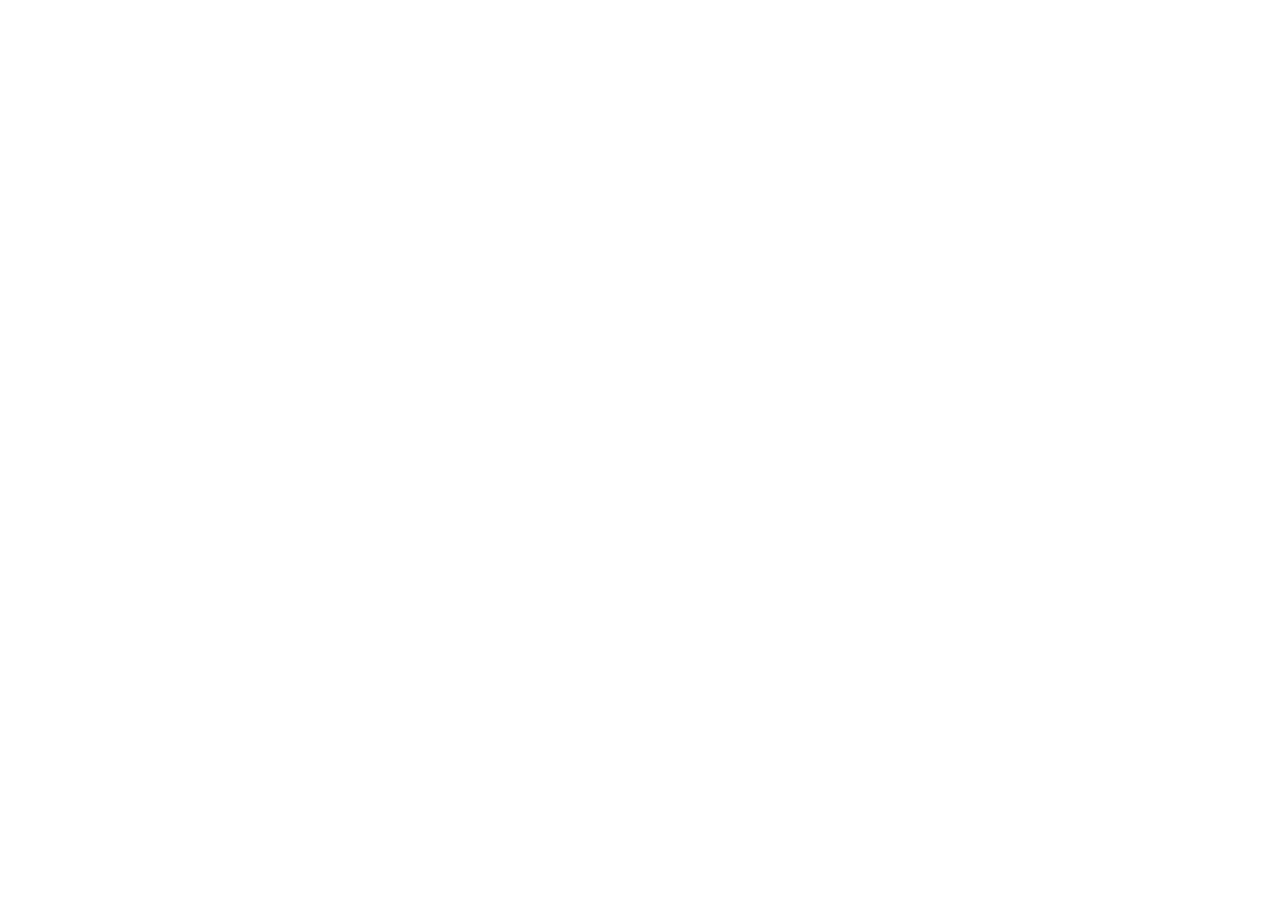
==== index.html @ 5e2189db "Init : création du dépôt, arborescence des fichiers et structure HTML de base" ====
<!DOCTYPE html>
<html lang="en">
<head>
    <meta charset="UTF-8">
    <meta name="viewport" content="width=device-width, initial-scale=1.0">
    <link href="https://cdn.jsdelivr.net/npm/bootstrap@5.0.2/dist/css/bootstrap.min.css" rel="stylesheet" integrity="sha384-EVSTQN3/azprG1Anm3QDgpJLIm9Nao0Yz1ztcQTwFspd3yD65VohhpuuCOmLASjC" crossorigin="anonymous">
    <link rel="stylesheet" href="style.css">
    <title>Document</title>
</head>
<body>
 <header>
  <script>src="js/main.js"</script>
  <script src="https://cdn.jsdelivr.net/npm/bootstrap@5.0.2/dist/js/bootstrap.bundle.min.js" integrity="sha384-MrcW6ZMFYlzcLA8Nl+NtUVF0sA7MsXsP1UyJoMp4YLEuNSfAP+JcXn/tWtIaxVXM" crossorigin="anonymous"></script>   
</body>
</html>
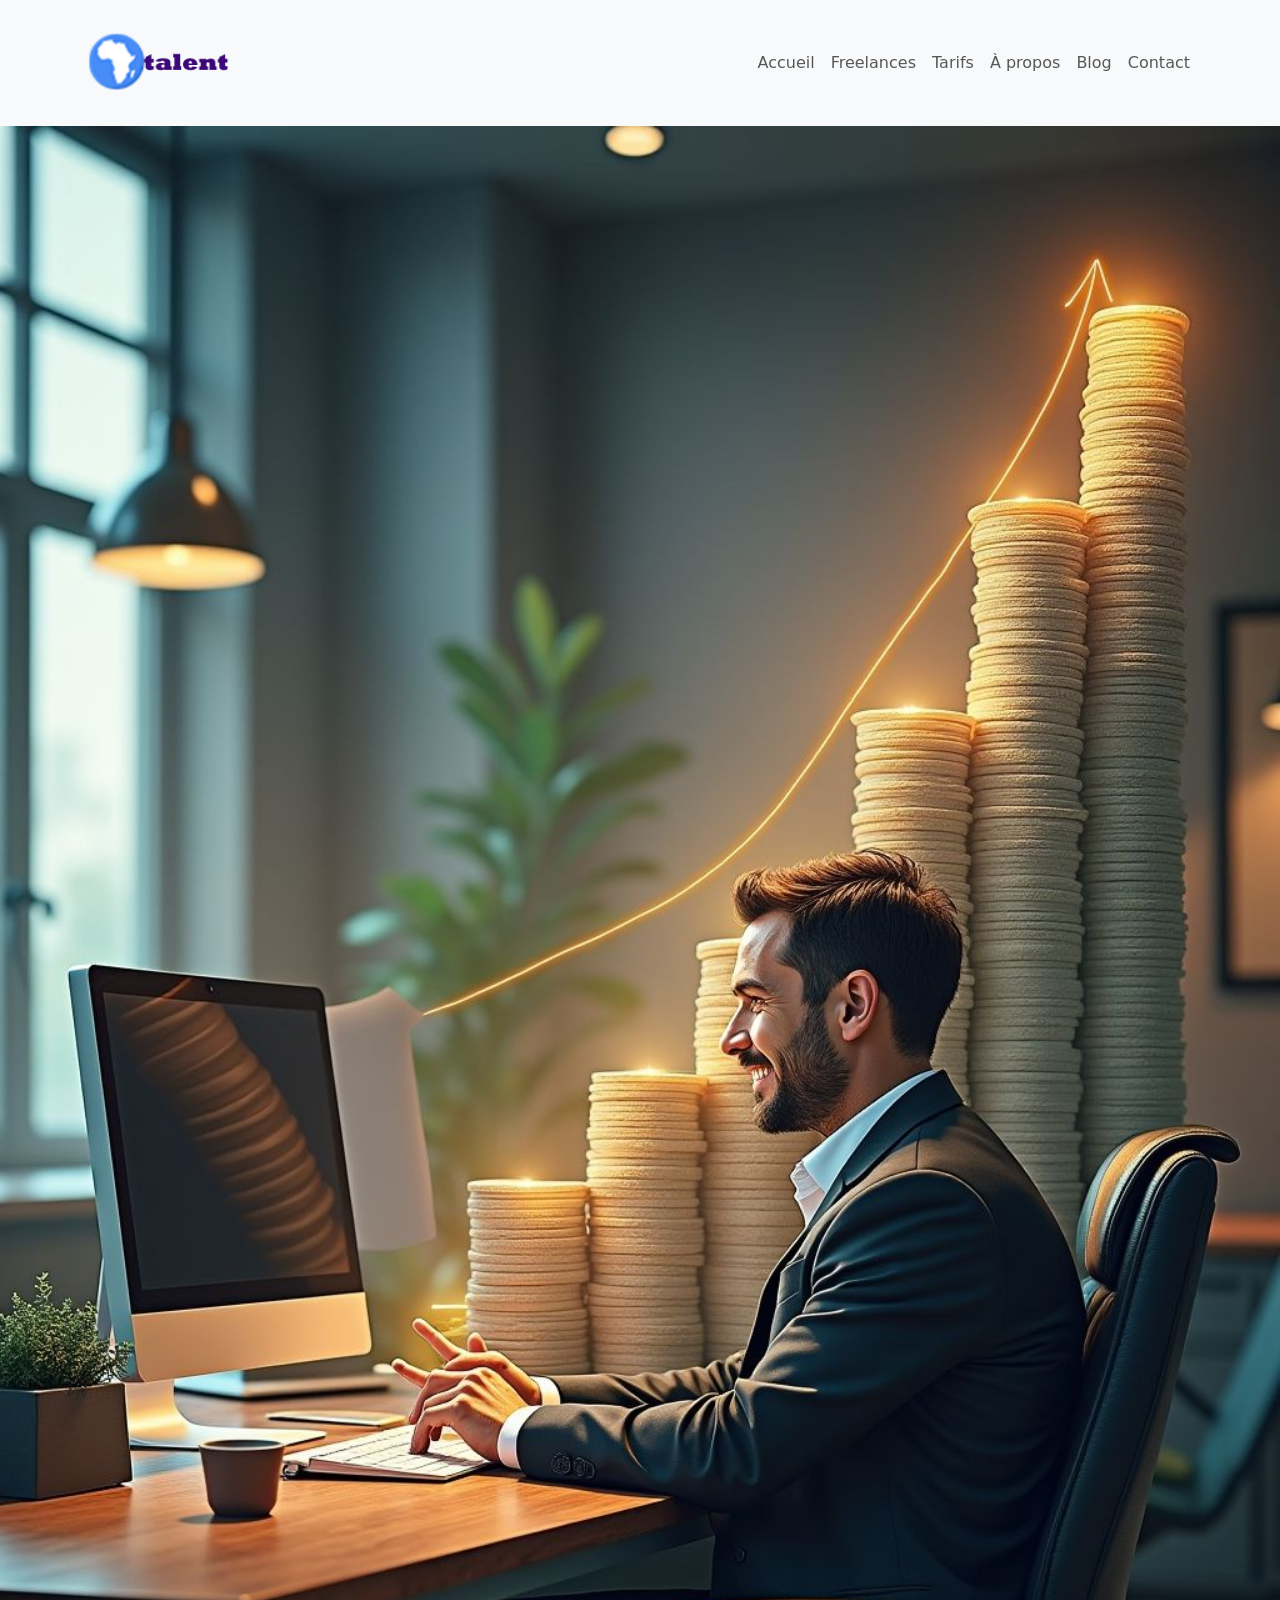
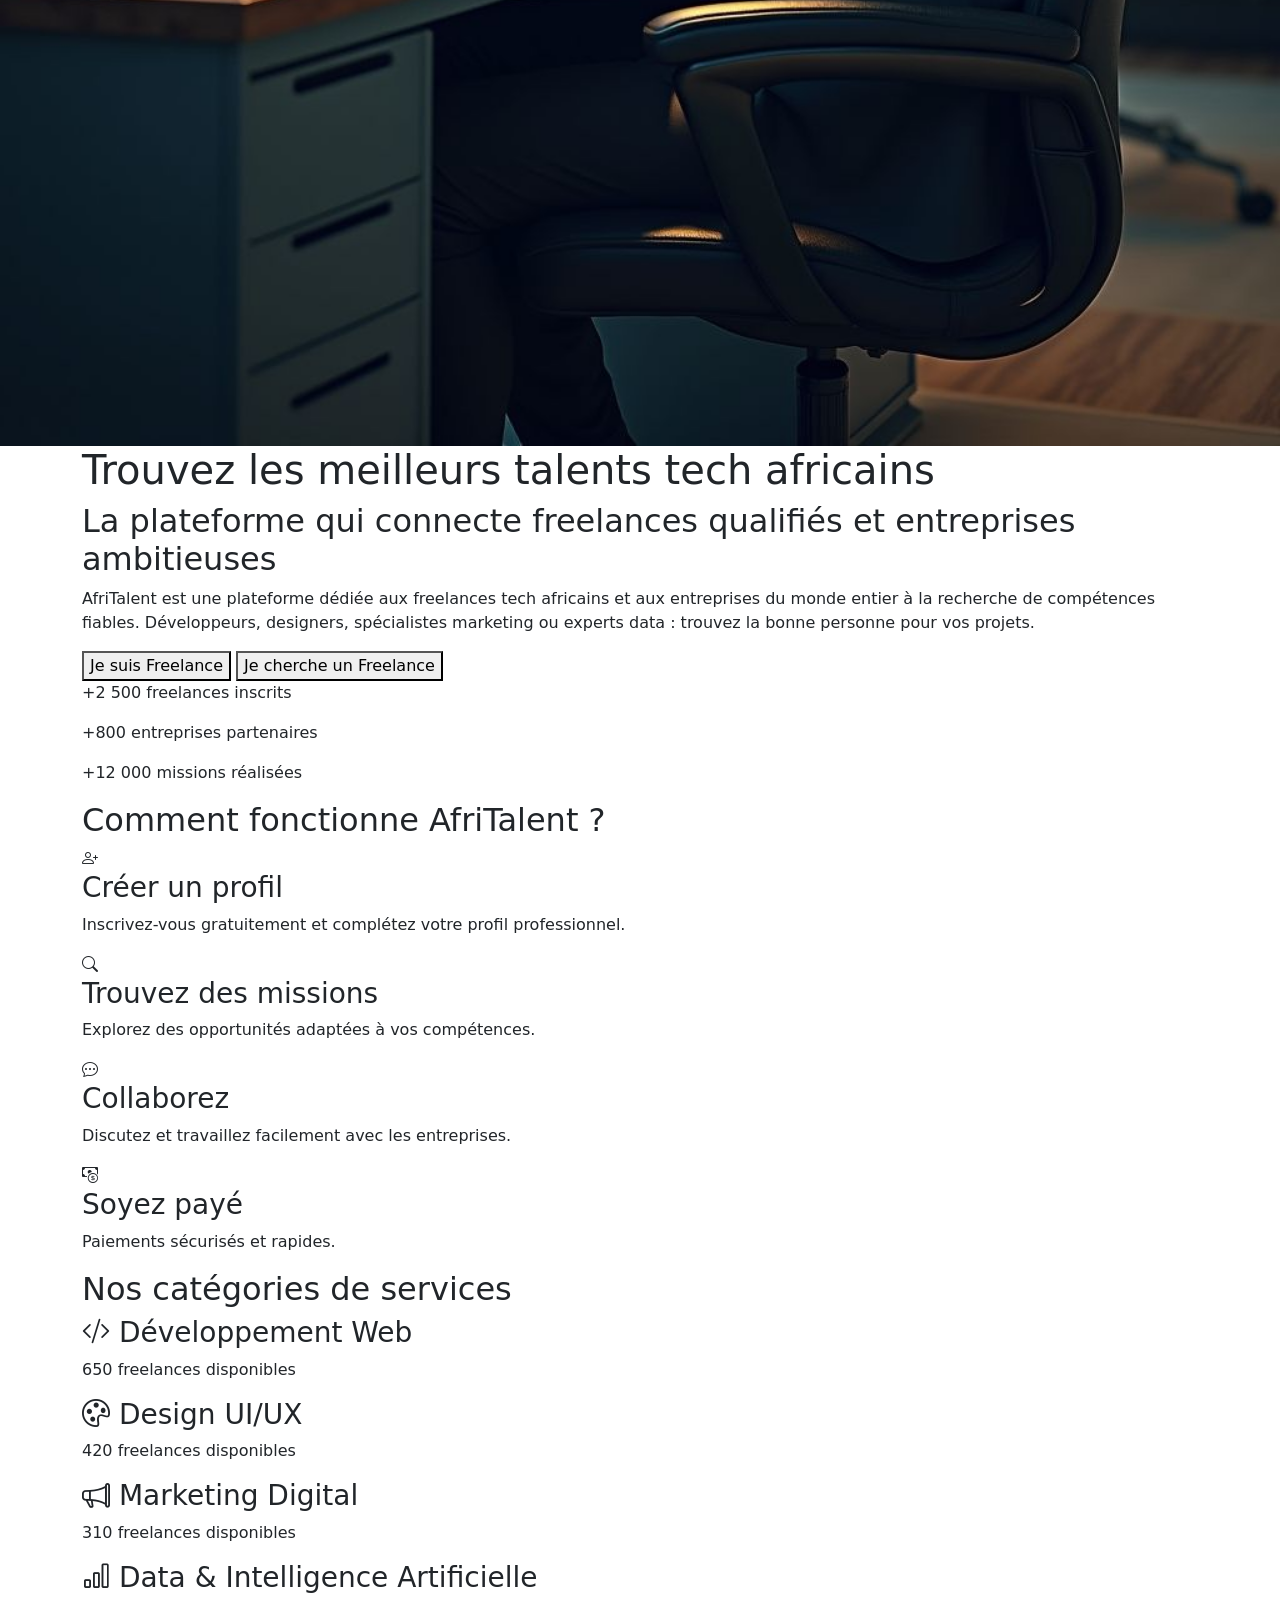
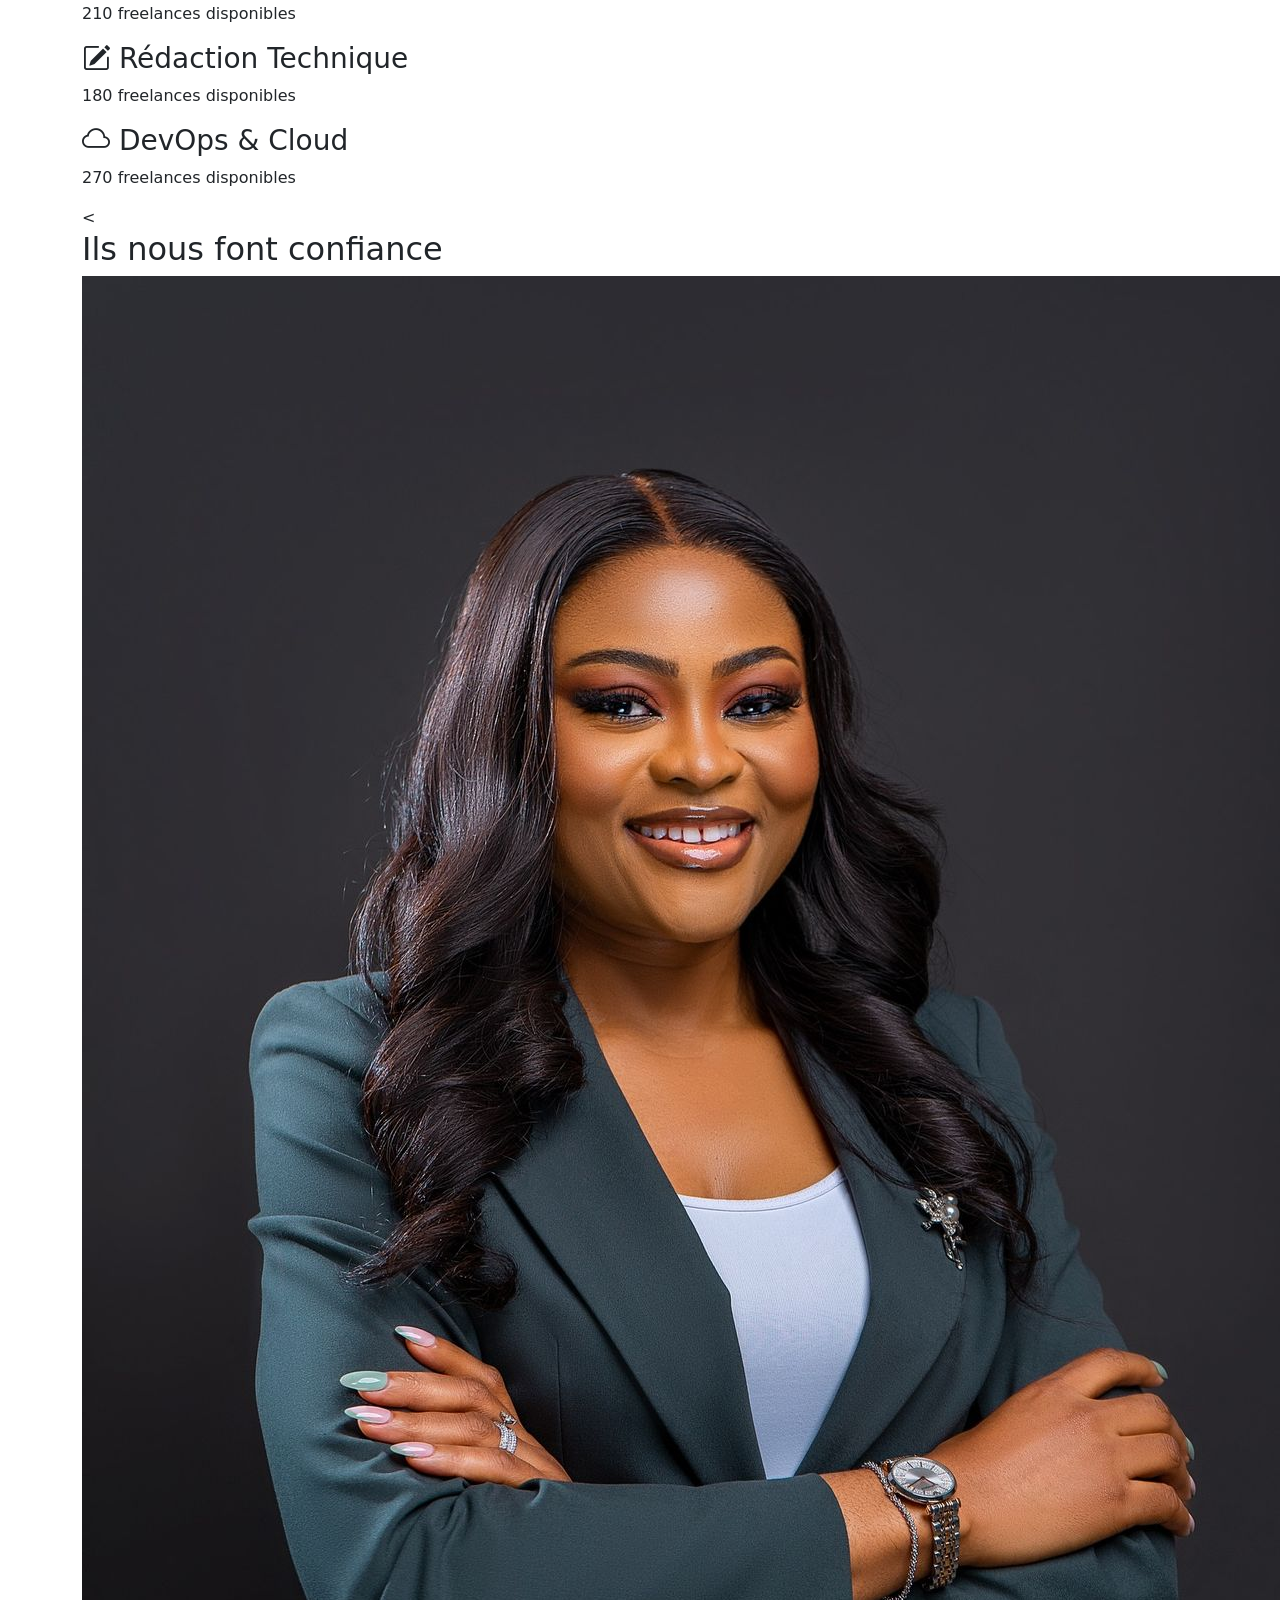
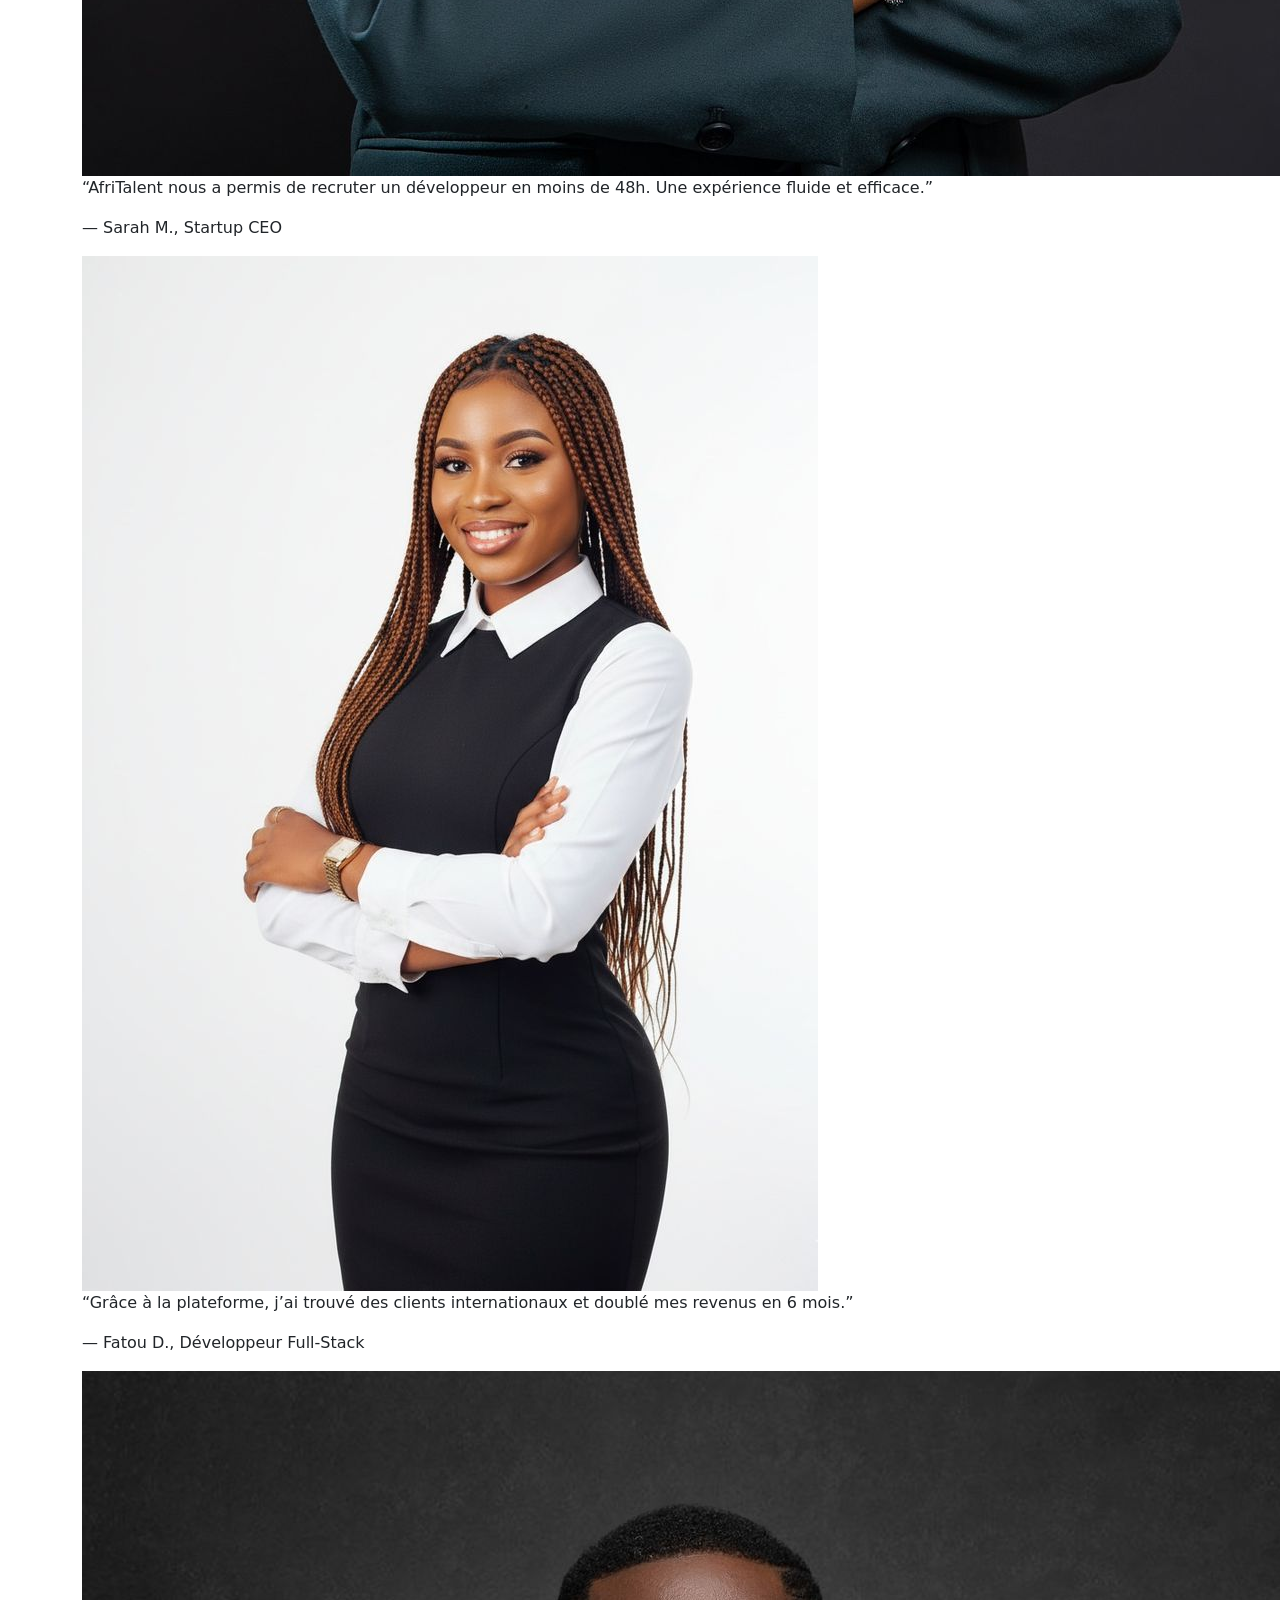
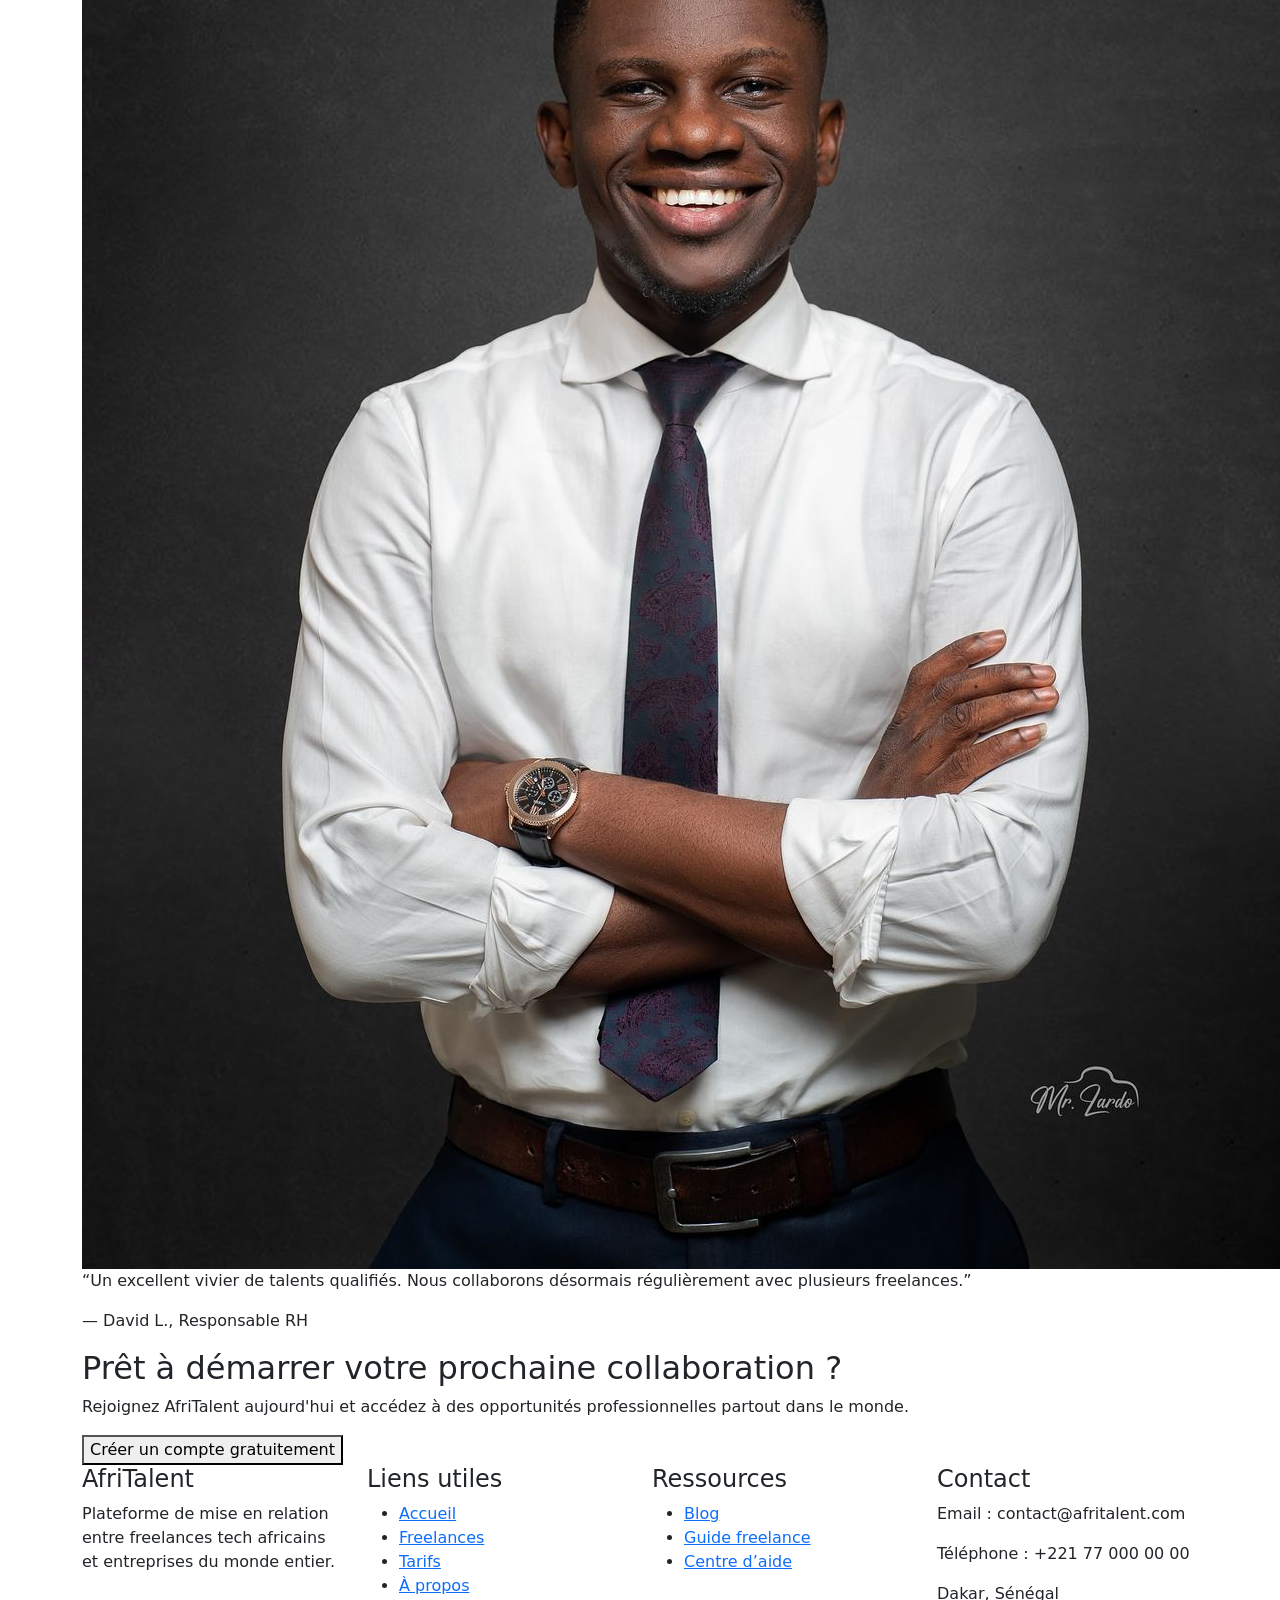
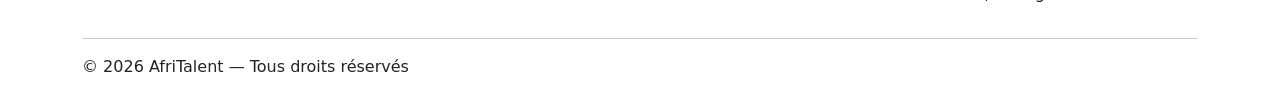
==== commit bd947c05: "HTML : structure complète des 5 pages avec sections et contenu texte" ====
--- a/index.html
+++ b/index.html
@@ -4,12 +4,240 @@
     <meta charset="UTF-8">
     <meta name="viewport" content="width=device-width, initial-scale=1.0">
     <link href="https://cdn.jsdelivr.net/npm/bootstrap@5.0.2/dist/css/bootstrap.min.css" rel="stylesheet" integrity="sha384-EVSTQN3/azprG1Anm3QDgpJLIm9Nao0Yz1ztcQTwFspd3yD65VohhpuuCOmLASjC" crossorigin="anonymous">
-    <link rel="stylesheet" href="style.css">
-    <title>Document</title>
+    <link href="https://cdn.jsdelivr.net/npm/bootstrap-icons@1.11.3/font/bootstrap-icons.css" rel="stylesheet">
+    <link rel="stylesheet" href="css/style.css">
+    <title>Accueil - AfriTalent</title>
 </head>
 <body>
  <header>
-  <script>src="js/main.js"</script>
+  <nav class="navbar navbar-expand-lg bg-body-tertiary">
+    <div class="container">
+
+      <!-- Logo -->
+      <a class="navbar-brand" href="index.html">
+        <img src="images/logoafritalent2.png" alt="Logo AfriTalent" width="150">
+      </a>
+
+      <!-- Bouton hamburger mobile -->
+      <button class="navbar-toggler" type="button" data-bs-toggle="collapse" data-bs-target="#navbarNav">
+        <span class="navbar-toggler-icon"></span>
+      </button>
+
+      <!-- Liens -->
+      <div class="collapse navbar-collapse" id="navbarNav">
+        <ul class="navbar-nav ms-auto">
+
+          <li class="nav-item">
+            <a class="nav-link" href="index.html">Accueil</a>
+          </li>
+
+          <li class="nav-item">
+            <a class="nav-link" href="freelances.html">Freelances</a>
+          </li>
+
+          <li class="nav-item">
+            <a class="nav-link" href="tarifs.html">Tarifs</a>
+          </li>
+
+          <li class="nav-item">
+            <a class="nav-link" href="about.html">À propos</a>
+          </li>
+
+          <li class="nav-item">
+            <a class="nav-link" href="blog.html">Blog</a>
+          </li>
+
+          <li class="nav-item">
+            <a class="nav-link" href="contact.html">Contact</a>
+          </li>
+
+        </ul>
+      </div>
+
+    </div>
+  </nav>
+  <img src="images/header.jpg" alt="Header Image" class="img-fluid w-100">
+</header>
+<main class="container">
+
+<!-- HERO -->
+<section>
+  <h1>Trouvez les meilleurs talents tech africains</h1>
+  <h2>La plateforme qui connecte freelances qualifiés et entreprises ambitieuses</h2>
+
+  <p>
+    AfriTalent est une plateforme dédiée aux freelances tech africains et aux entreprises
+    du monde entier à la recherche de compétences fiables. Développeurs, designers,
+    spécialistes marketing ou experts data : trouvez la bonne personne pour vos projets.
+  </p>
+
+  <button>Je suis Freelance</button>
+  <button>Je cherche un Freelance</button>
+
+  <p>+2 500 freelances inscrits</p>
+  <p>+800 entreprises partenaires</p>
+  <p>+12 000 missions réalisées</p>
+</section>
+
+
+<!-- COMMENT ÇA MARCHE -->
+<section class="how-it-works">
+  <h2>Comment fonctionne AfriTalent ?</h2>
+  <article>
+    <i class="bi bi-person-plus"></i>
+    <h3>Créer un profil</h3>
+    <p>Inscrivez-vous gratuitement et complétez votre profil professionnel.</p>
+  </article>
+
+  <article>
+    <i class="bi bi-search"></i>
+    <h3>Trouvez des missions</h3>
+    <p>Explorez des opportunités adaptées à vos compétences.</p>
+  </article>
+
+  <article>
+    <i class="bi bi-chat-dots"></i>
+    <h3>Collaborez</h3>
+    <p>Discutez et travaillez facilement avec les entreprises.</p>
+  </article>
+
+  <article>
+    <i class="bi bi-cash-coin"></i>
+    <h3>Soyez payé</h3>
+    <p>Paiements sécurisés et rapides.</p>
+  </article>
+</section>
+
+<!-- CATÉGORIES -->
+<section class="categories">
+
+  <h2> Nos catégories de services</h2>
+
+  <article>
+    <h3><i class="bi bi-code-slash"></i> Développement Web</h3>
+    <p>650 freelances disponibles</p>
+  </article>
+
+  <article>
+    <h3><i class="bi bi-palette"></i> Design UI/UX</h3>
+    <p>420 freelances disponibles</p>
+  </article>
+
+  <article>
+    <h3><i class="bi bi-megaphone"></i> Marketing Digital</h3>
+    <p>310 freelances disponibles</p>
+  </article>
+
+  <article>
+    <h3><i class="bi bi-bar-chart"></i> Data & Intelligence Artificielle</h3>
+    <p>210 freelances disponibles</p>
+  </article>
+
+  <article>
+    <h3><i class="bi bi-pencil-square"></i> Rédaction Technique</h3>
+    <p>180 freelances disponibles</p>
+  </article>
+
+  <article>
+    <h3><i class="bi bi-cloud"></i> DevOps & Cloud</h3>
+    <p>270 freelances disponibles</p>
+  </article>
+
+</section>
+
+
+<!-- TÉMOIGNAGES -->
+<<!-- TÉMOIGNAGES -->
+<section>
+  <h2>Ils nous font confiance</h2>
+
+  <blockquote>
+    <img src="images/temoignage1.jpg" alt="Sarah M">
+    <p>
+      “AfriTalent nous a permis de recruter un développeur en moins de 48h.
+      Une expérience fluide et efficace.”
+    </p>
+    <footer>— Sarah M., Startup CEO</footer>
+  </blockquote>
+
+  <blockquote>
+    <img src="images/temoignage2.jpg" alt="Moussa D">
+    <p>
+      “Grâce à la plateforme, j’ai trouvé des clients internationaux
+      et doublé mes revenus en 6 mois.”
+    </p>
+    <footer>— Fatou D., Développeur Full-Stack</footer>
+  </blockquote>
+
+  <blockquote>
+    <img src="images/temoignage3.jpg" alt="David L">
+    <p>
+      “Un excellent vivier de talents qualifiés. Nous collaborons désormais
+      régulièrement avec plusieurs freelances.”
+    </p>
+    <footer>— David L., Responsable RH</footer>
+  </blockquote>
+
+<!-- CTA -->
+<section>
+  <h2>Prêt à démarrer votre prochaine collaboration ?</h2>
+  <p>
+    Rejoignez AfriTalent aujourd'hui et accédez à des opportunités professionnelles
+    partout dans le monde.
+  </p>
+  <button>Créer un compte gratuitement</button>
+</section>
+
+</main>
+<footer>
+  <div class="container">
+    <div class="row">
+
+      <!-- Colonne 1 -->
+      <div class="col-md-3">
+        <h4>AfriTalent</h4>
+        <p>
+          Plateforme de mise en relation entre freelances tech africains
+          et entreprises du monde entier.
+        </p>
+      </div>
+
+      <!-- Colonne 2 -->
+      <div class="col-md-3">
+        <h4>Liens utiles</h4>
+        <ul>
+          <li><a href="index.html">Accueil</a></li>
+          <li><a href="freelances.html">Freelances</a></li>
+          <li><a href="tarifs.html">Tarifs</a></li>
+          <li><a href="about.html">À propos</a></li>
+        </ul>
+      </div>
+      <!-- Colonne 3 -->
+      <div class="col-md-3">
+        <h4>Ressources</h4>
+        <ul>
+          <li><a href="#">Blog</a></li>
+          <li><a href="#">Guide freelance</a></li>
+          <li><a href="#">Centre d’aide</a></li>
+        </ul>
+      </div>
+
+      <!-- Colonne 4 -->
+      <div class="col-md-3">
+        <h4>Contact</h4>
+        <p>Email : contact@afritalent.com</p>
+        <p>Téléphone : +221 77 000 00 00</p>
+        <p>Dakar, Sénégal</p>
+      </div>
+
+    </div>
+
+    <hr>
+
+    <p>© 2026 AfriTalent — Tous droits réservés</p>
+  </div>
+</footer>
+  <script src="js/main.js"></script>
   <script src="https://cdn.jsdelivr.net/npm/bootstrap@5.0.2/dist/js/bootstrap.bundle.min.js" integrity="sha384-MrcW6ZMFYlzcLA8Nl+NtUVF0sA7MsXsP1UyJoMp4YLEuNSfAP+JcXn/tWtIaxVXM" crossorigin="anonymous"></script>   
 </body>
 </html>
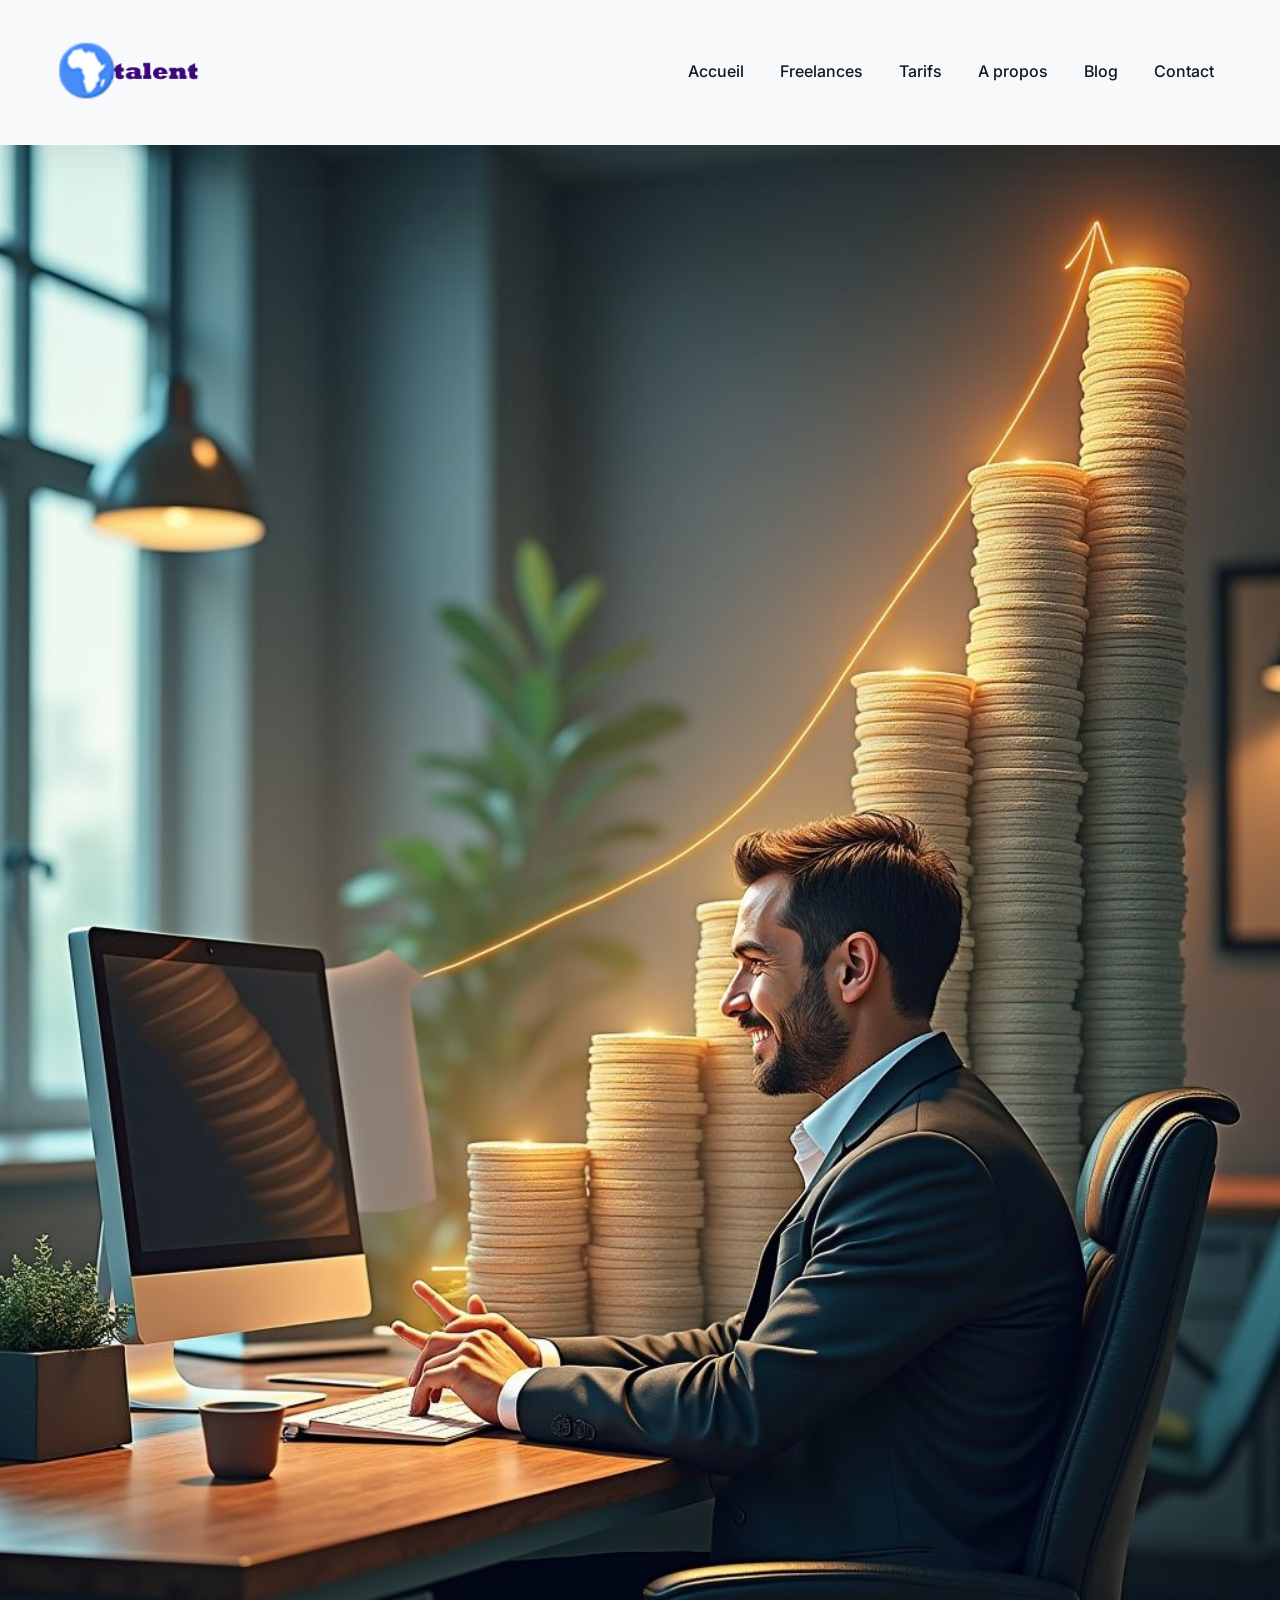
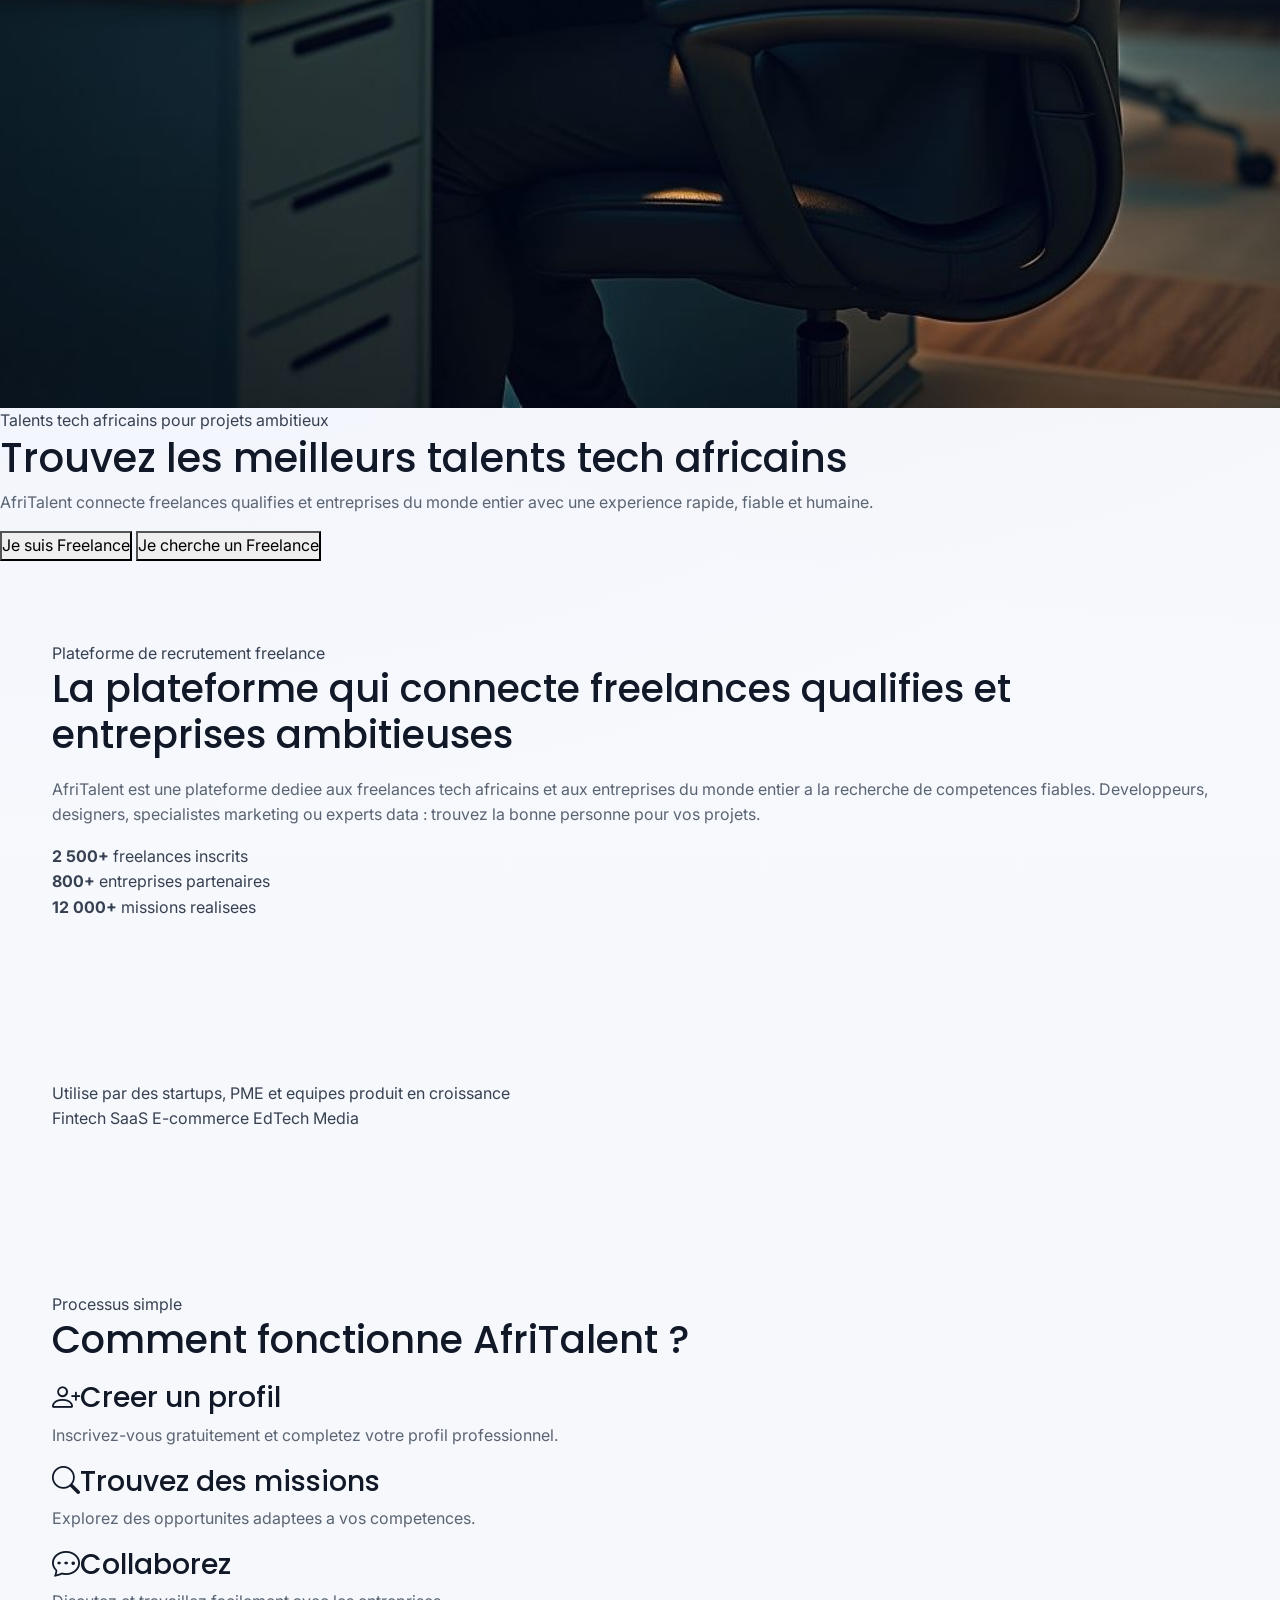
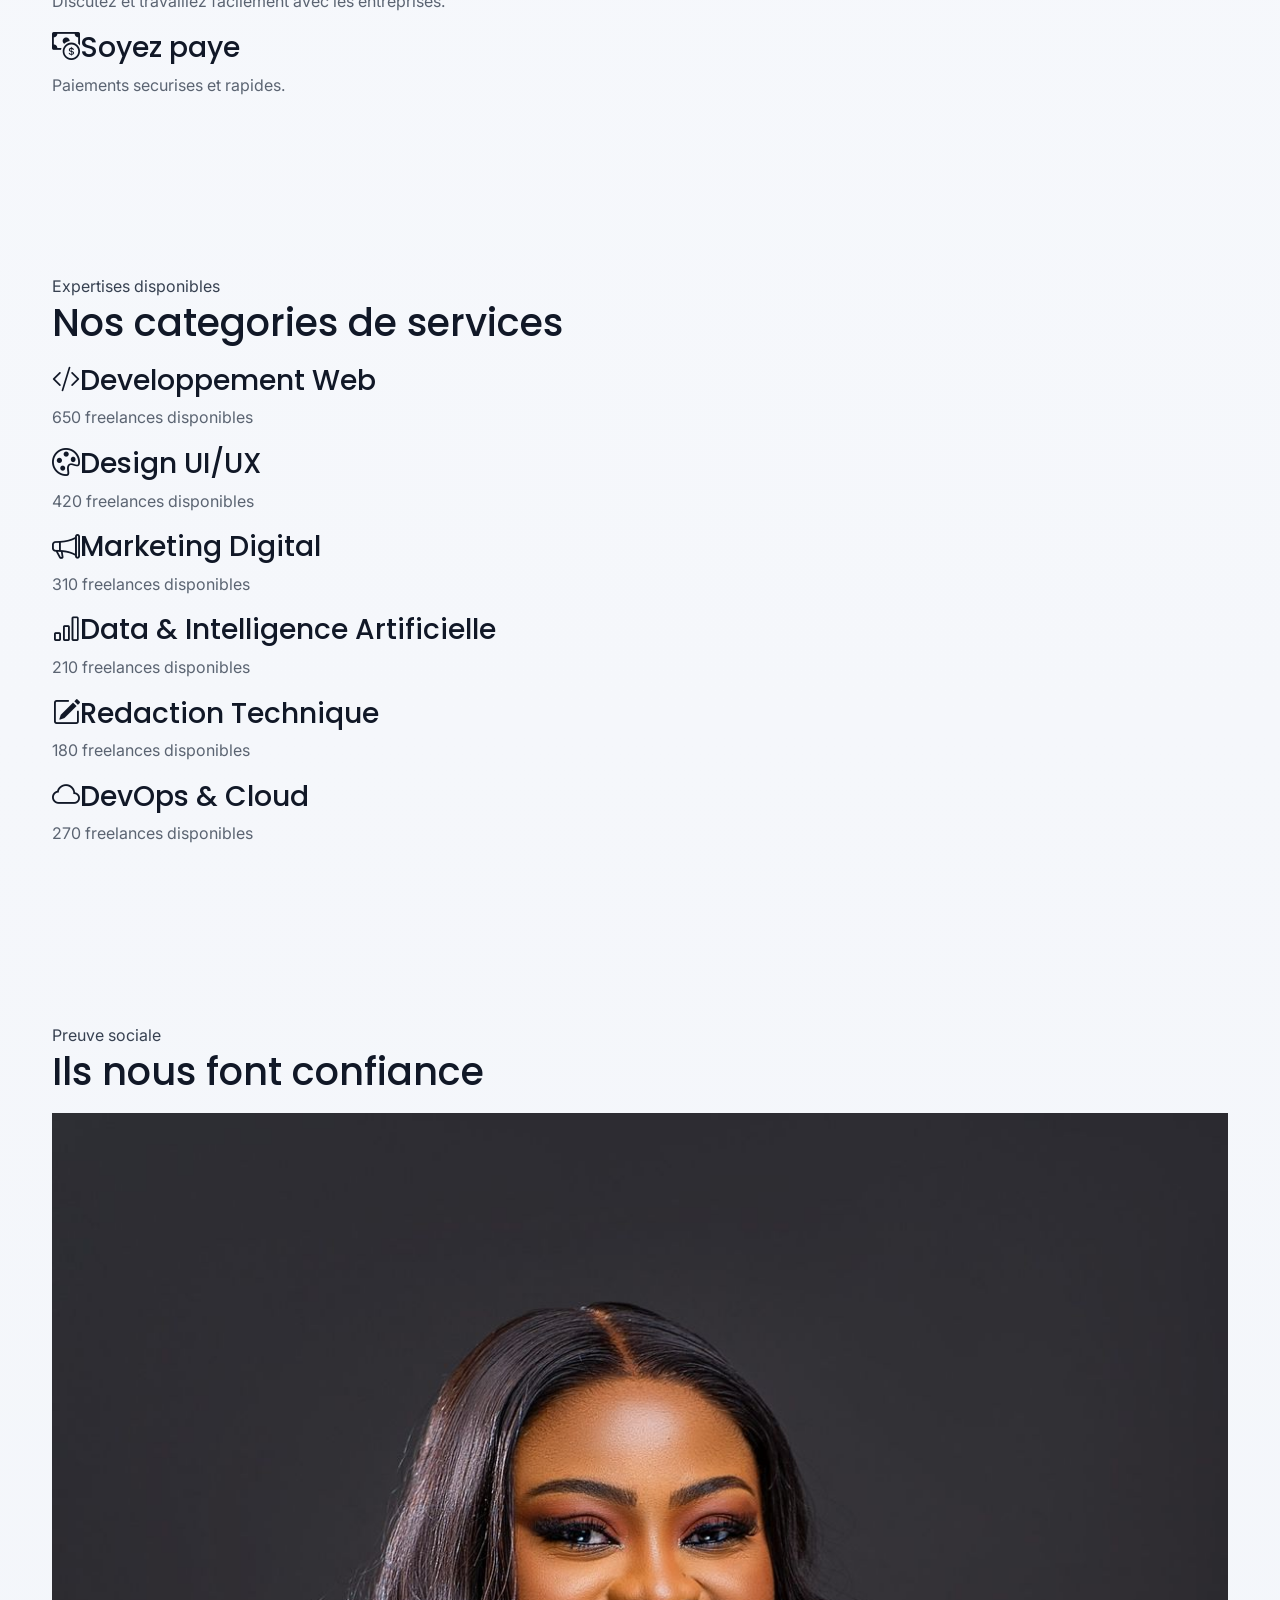
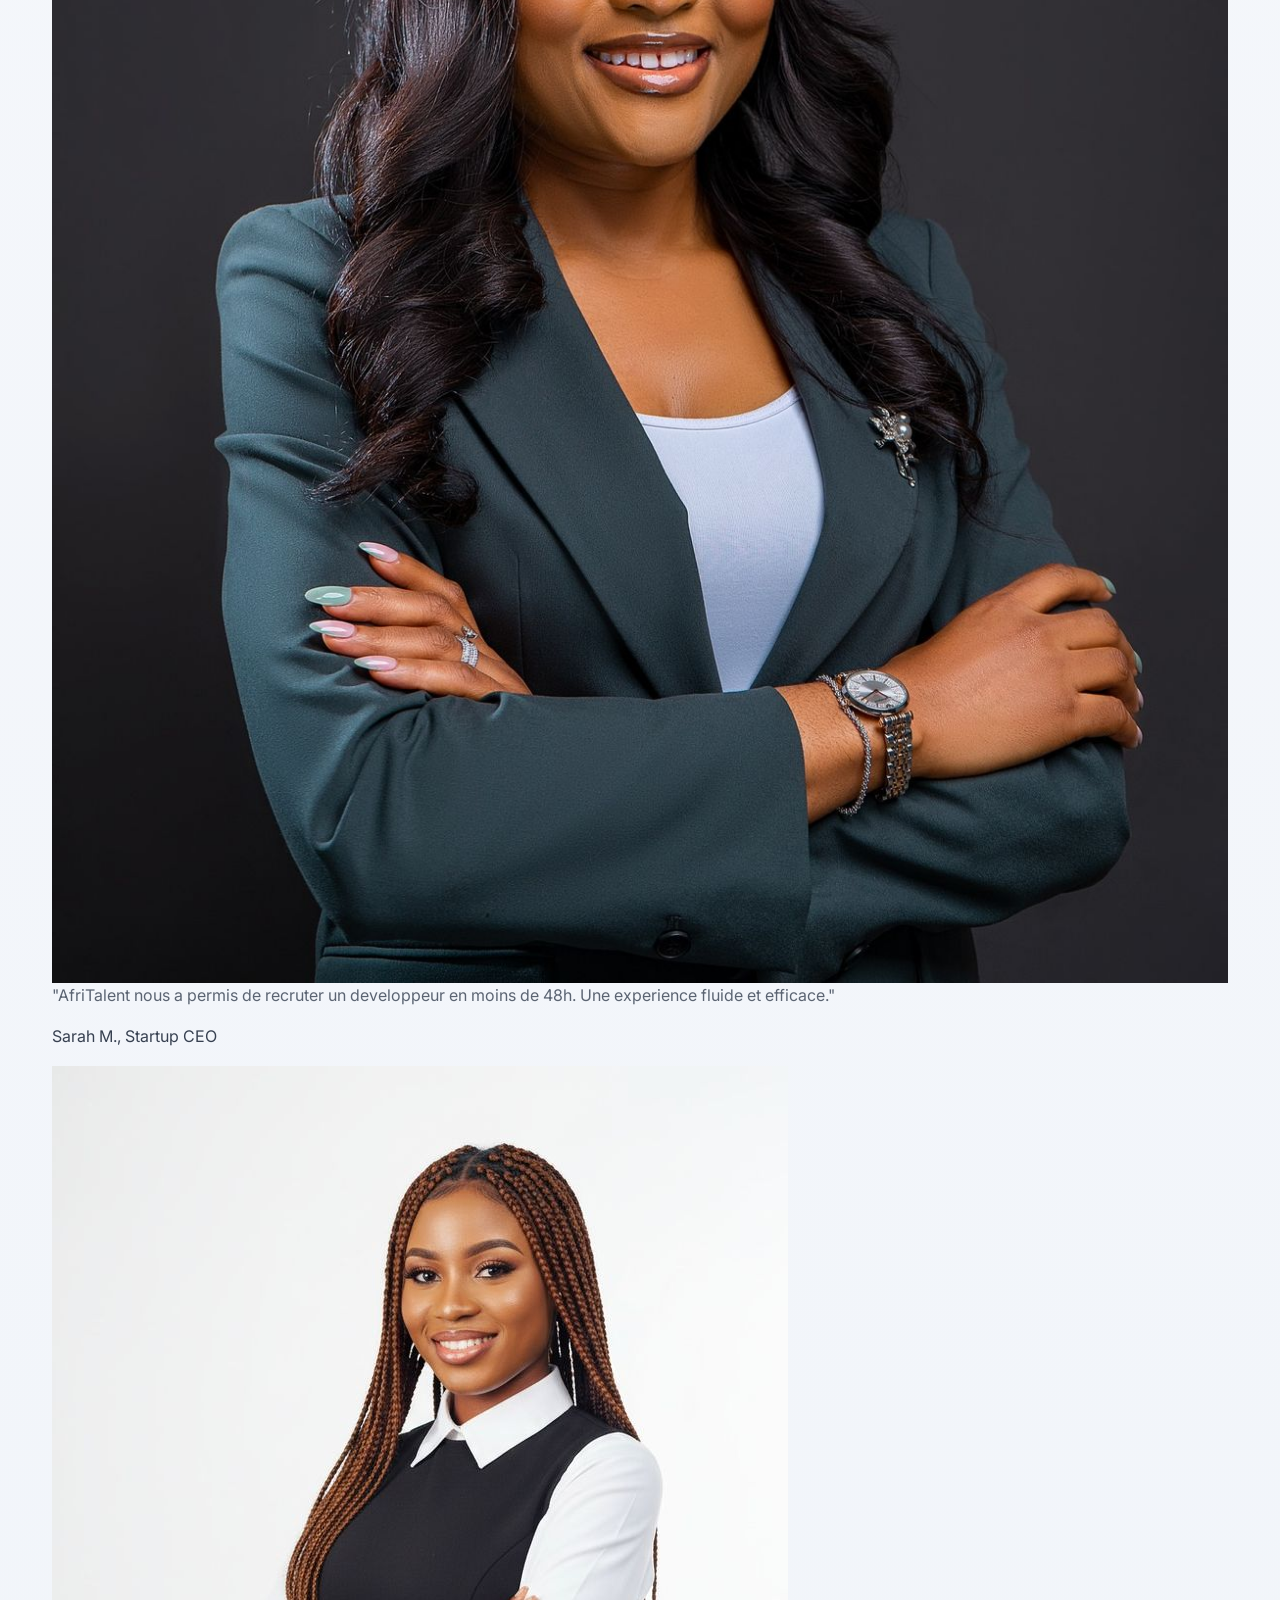
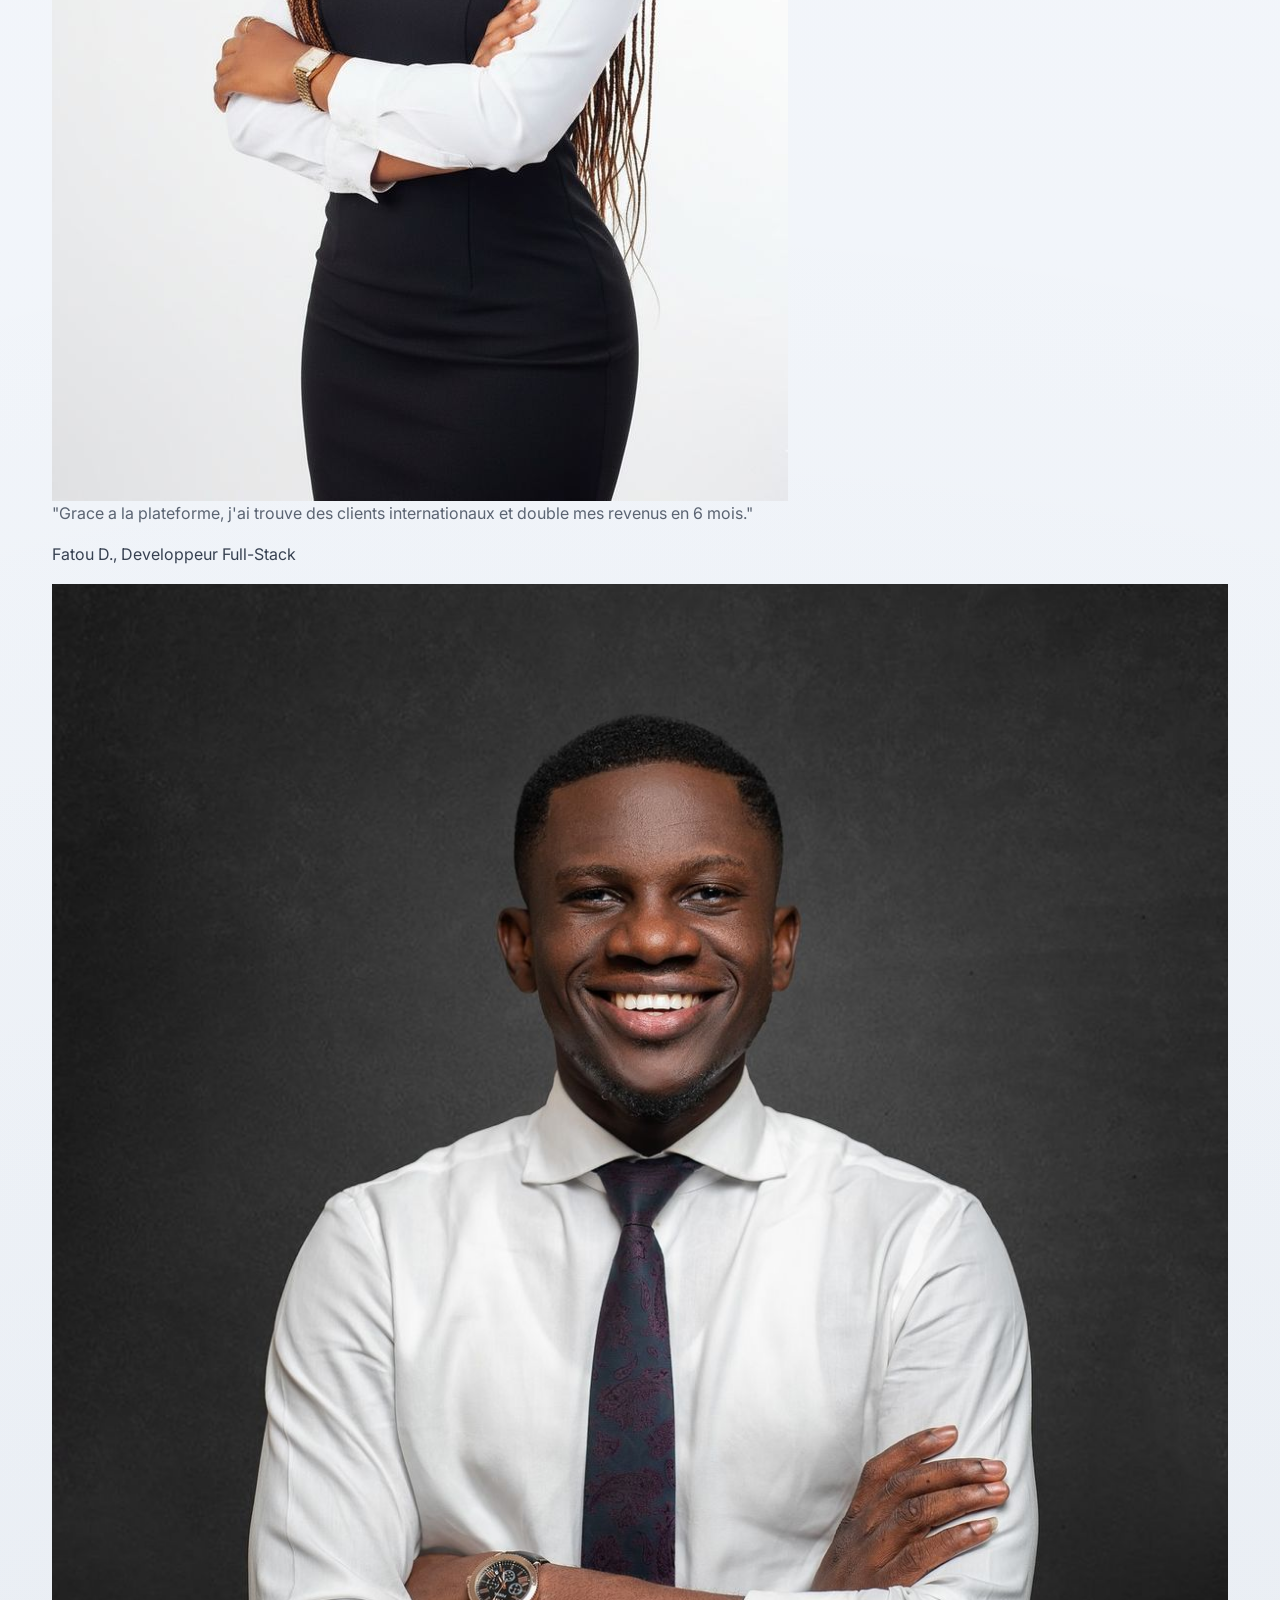
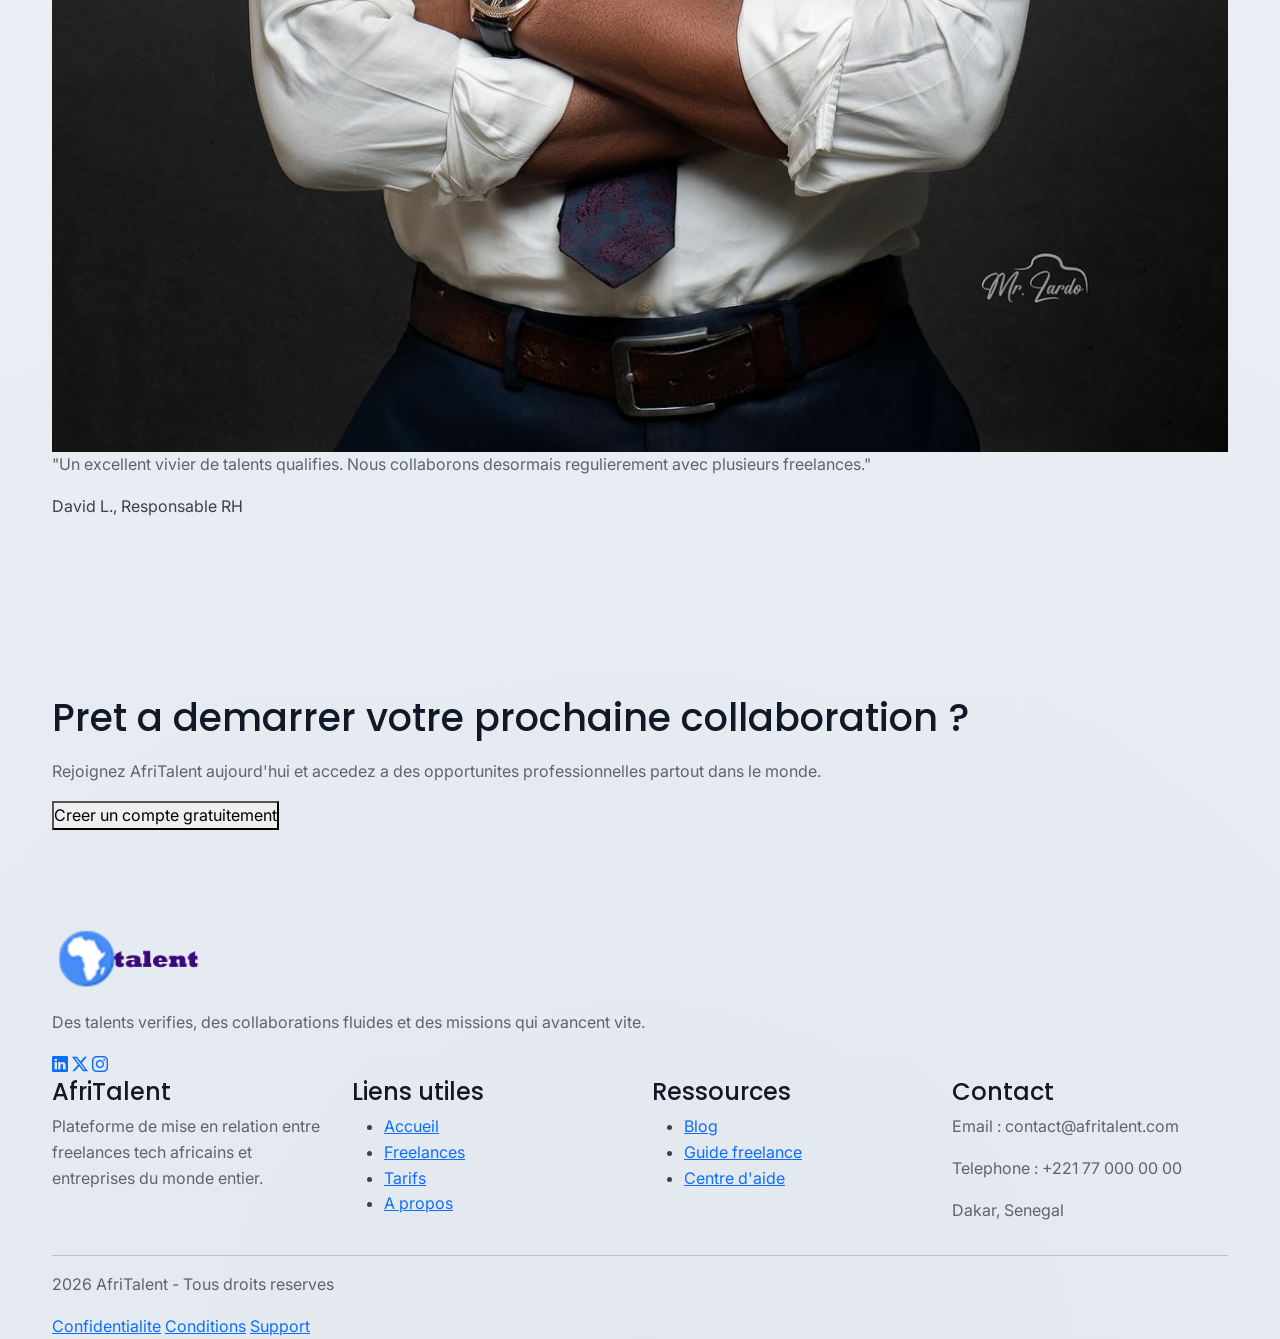
==== commit e5cf1668: "CSS : variables, typographie, layout général et styles de base" ====
--- a/index.html
+++ b/index.html
@@ -1,199 +1,238 @@
 <!DOCTYPE html>
-<html lang="en">
+<html lang="fr">
 <head>
+    <!-- Configuration de base du document -->
     <meta charset="UTF-8">
     <meta name="viewport" content="width=device-width, initial-scale=1.0">
+
+    <!-- Feuilles de style externes et personnalisees -->
     <link href="https://cdn.jsdelivr.net/npm/bootstrap@5.0.2/dist/css/bootstrap.min.css" rel="stylesheet" integrity="sha384-EVSTQN3/azprG1Anm3QDgpJLIm9Nao0Yz1ztcQTwFspd3yD65VohhpuuCOmLASjC" crossorigin="anonymous">
     <link href="https://cdn.jsdelivr.net/npm/bootstrap-icons@1.11.3/font/bootstrap-icons.css" rel="stylesheet">
     <link rel="stylesheet" href="css/style.css">
+
     <title>Accueil - AfriTalent</title>
 </head>
 <body>
- <header>
+ <!-- En-tete principal avec navigation et hero visuel -->
+ <header class="entete-hero">
   <nav class="navbar navbar-expand-lg bg-body-tertiary">
     <div class="container">
-
-      <!-- Logo -->
+      <!-- Logo cliquable qui redirige vers la page d'accueil -->
       <a class="navbar-brand" href="index.html">
         <img src="images/logoafritalent2.png" alt="Logo AfriTalent" width="150">
       </a>
 
-      <!-- Bouton hamburger mobile -->
+      <!-- Bouton menu visible surtout sur mobile -->
       <button class="navbar-toggler" type="button" data-bs-toggle="collapse" data-bs-target="#navbarNav">
         <span class="navbar-toggler-icon"></span>
       </button>
 
-      <!-- Liens -->
+      <!-- Menu principal du site -->
       <div class="collapse navbar-collapse" id="navbarNav">
         <ul class="navbar-nav ms-auto">
-
-          <li class="nav-item">
-            <a class="nav-link" href="index.html">Accueil</a>
-          </li>
-
-          <li class="nav-item">
-            <a class="nav-link" href="freelances.html">Freelances</a>
-          </li>
-
-          <li class="nav-item">
-            <a class="nav-link" href="tarifs.html">Tarifs</a>
-          </li>
-
-          <li class="nav-item">
-            <a class="nav-link" href="about.html">À propos</a>
-          </li>
-
-          <li class="nav-item">
-            <a class="nav-link" href="blog.html">Blog</a>
-          </li>
-
-          <li class="nav-item">
-            <a class="nav-link" href="contact.html">Contact</a>
-          </li>
-
+          <li class="nav-item"><a class="nav-link" href="index.html">Accueil</a></li>
+          <li class="nav-item"><a class="nav-link" href="freelances.html">Freelances</a></li>
+          <li class="nav-item"><a class="nav-link" href="tarifs.html">Tarifs</a></li>
+          <li class="nav-item"><a class="nav-link" href="about.html">A propos</a></li>
+          <li class="nav-item"><a class="nav-link" href="blog.html">Blog</a></li>
+          <li class="nav-item"><a class="nav-link" href="contact.html">Contact</a></li>
         </ul>
       </div>
-
     </div>
   </nav>
-  <img src="images/header.jpg" alt="Header Image" class="img-fluid w-100">
+
+  <!-- Hero d'accueil avec image de fond, texte de presentation et appels a l'action -->
+  <div class="media-hero">
+    <img src="images/header.jpg" alt="Header Image" class="image-hero img-fluid w-100">
+    <div class="superposition-hero">
+      <div class="contenu-hero-superpose">
+        <span class="accroche-hero">Talents tech africains pour projets ambitieux</span>
+        <h1>Trouvez les meilleurs talents tech africains</h1>
+        <p>
+          AfriTalent connecte freelances qualifies et entreprises du monde entier
+          avec une experience rapide, fiable et humaine.
+        </p>
+
+        <!-- Boutons principaux du hero -->
+        <div class="actions-hero">
+          <button class="bouton-hero bouton-hero-primaire">Je suis Freelance</button>
+          <button class="bouton-hero bouton-hero-secondaire">Je cherche un Freelance</button>
+        </div>
+      </div>
+    </div>
+  </div>
 </header>
+
 <main class="container">
-
-<!-- HERO -->
-<section>
-  <h1>Trouvez les meilleurs talents tech africains</h1>
-  <h2>La plateforme qui connecte freelances qualifiés et entreprises ambitieuses</h2>
-
-  <p>
-    AfriTalent est une plateforme dédiée aux freelances tech africains et aux entreprises
-    du monde entier à la recherche de compétences fiables. Développeurs, designers,
-    spécialistes marketing ou experts data : trouvez la bonne personne pour vos projets.
-  </p>
-
-  <button>Je suis Freelance</button>
-  <button>Je cherche un Freelance</button>
-
-  <p>+2 500 freelances inscrits</p>
-  <p>+800 entreprises partenaires</p>
-  <p>+12 000 missions réalisées</p>
-</section>
-
-
-<!-- COMMENT ÇA MARCHE -->
-<section class="how-it-works">
-  <h2>Comment fonctionne AfriTalent ?</h2>
-  <article>
-    <i class="bi bi-person-plus"></i>
-    <h3>Créer un profil</h3>
-    <p>Inscrivez-vous gratuitement et complétez votre profil professionnel.</p>
-  </article>
-
-  <article>
-    <i class="bi bi-search"></i>
-    <h3>Trouvez des missions</h3>
-    <p>Explorez des opportunités adaptées à vos compétences.</p>
-  </article>
-
-  <article>
-    <i class="bi bi-chat-dots"></i>
-    <h3>Collaborez</h3>
-    <p>Discutez et travaillez facilement avec les entreprises.</p>
-  </article>
-
-  <article>
-    <i class="bi bi-cash-coin"></i>
-    <h3>Soyez payé</h3>
-    <p>Paiements sécurisés et rapides.</p>
-  </article>
-</section>
-
-<!-- CATÉGORIES -->
-<section class="categories">
-
-  <h2> Nos catégories de services</h2>
-
-  <article>
-    <h3><i class="bi bi-code-slash"></i> Développement Web</h3>
-    <p>650 freelances disponibles</p>
-  </article>
-
-  <article>
-    <h3><i class="bi bi-palette"></i> Design UI/UX</h3>
-    <p>420 freelances disponibles</p>
-  </article>
-
-  <article>
-    <h3><i class="bi bi-megaphone"></i> Marketing Digital</h3>
-    <p>310 freelances disponibles</p>
-  </article>
-
-  <article>
-    <h3><i class="bi bi-bar-chart"></i> Data & Intelligence Artificielle</h3>
-    <p>210 freelances disponibles</p>
-  </article>
-
-  <article>
-    <h3><i class="bi bi-pencil-square"></i> Rédaction Technique</h3>
-    <p>180 freelances disponibles</p>
-  </article>
-
-  <article>
-    <h3><i class="bi bi-cloud"></i> DevOps & Cloud</h3>
-    <p>270 freelances disponibles</p>
-  </article>
-
-</section>
-
-
-<!-- TÉMOIGNAGES -->
-<<!-- TÉMOIGNAGES -->
-<section>
-  <h2>Ils nous font confiance</h2>
-
-  <blockquote>
-    <img src="images/temoignage1.jpg" alt="Sarah M">
+  <!-- Section d'introduction a la plateforme -->
+  <section class="section-hero">
+    <div class="etiquette-section">Plateforme de recrutement freelance</div>
+    <h2>La plateforme qui connecte freelances qualifies et entreprises ambitieuses</h2>
+
     <p>
-      “AfriTalent nous a permis de recruter un développeur en moins de 48h.
-      Une expérience fluide et efficace.”
+      AfriTalent est une plateforme dediee aux freelances tech africains et aux entreprises
+      du monde entier a la recherche de competences fiables. Developpeurs, designers,
+      specialistes marketing ou experts data : trouvez la bonne personne pour vos projets.
     </p>
-    <footer>— Sarah M., Startup CEO</footer>
-  </blockquote>
-
-  <blockquote>
-    <img src="images/temoignage2.jpg" alt="Moussa D">
+
+    <!-- Chiffres cles mis en avant -->
+    <div class="statistiques-hero">
+      <article class="carte-stat">
+        <strong>2 500+</strong>
+        <span>freelances inscrits</span>
+      </article>
+      <article class="carte-stat">
+        <strong>800+</strong>
+        <span>entreprises partenaires</span>
+      </article>
+      <article class="carte-stat">
+        <strong>12 000+</strong>
+        <span>missions realisees</span>
+      </article>
+    </div>
+  </section>
+
+  <!-- Bandeau de confiance avec secteurs ou partenaires types -->
+  <section class="bandeau-confiance">
+    <span>Utilise par des startups, PME et equipes produit en croissance</span>
+    <div class="logos-confiance">
+      <span>Fintech</span>
+      <span>SaaS</span>
+      <span>E-commerce</span>
+      <span>EdTech</span>
+      <span>Media</span>
+    </div>
+  </section>
+
+  <!-- Presentation du fonctionnement de la plateforme -->
+  <section class="how-it-works">
+    <div class="etiquette-section">Processus simple</div>
+    <h2>Comment fonctionne AfriTalent ?</h2>
+    <article>
+      <h3><i class="bi bi-person-plus"></i>Creer un profil</h3>
+      <p>Inscrivez-vous gratuitement et completez votre profil professionnel.</p>
+    </article>
+
+    <article>
+      <h3><i class="bi bi-search"></i>Trouvez des missions</h3>
+      <p>Explorez des opportunites adaptees a vos competences.</p>
+    </article>
+
+    <article>
+      <h3><i class="bi bi-chat-dots"></i>Collaborez</h3>
+      <p>Discutez et travaillez facilement avec les entreprises.</p>
+    </article>
+
+    <article>
+      <h3><i class="bi bi-cash-coin"></i>Soyez paye</h3>
+      <p>Paiements securises et rapides.</p>
+    </article>
+  </section>
+
+  <!-- Liste des categories de services disponibles -->
+  <section class="categories">
+    <div class="etiquette-section">Expertises disponibles</div>
+    <h2>Nos categories de services</h2>
+
+    <article>
+      <h3><i class="bi bi-code-slash"></i>Developpement Web</h3>
+      <p>650 freelances disponibles</p>
+    </article>
+
+    <article>
+      <h3><i class="bi bi-palette"></i>Design UI/UX</h3>
+      <p>420 freelances disponibles</p>
+    </article>
+
+    <article>
+      <h3><i class="bi bi-megaphone"></i>Marketing Digital</h3>
+      <p>310 freelances disponibles</p>
+    </article>
+
+    <article>
+      <h3><i class="bi bi-bar-chart"></i>Data & Intelligence Artificielle</h3>
+      <p>210 freelances disponibles</p>
+    </article>
+
+    <article>
+      <h3><i class="bi bi-pencil-square"></i>Redaction Technique</h3>
+      <p>180 freelances disponibles</p>
+    </article>
+
+    <article>
+      <h3><i class="bi bi-cloud"></i>DevOps & Cloud</h3>
+      <p>270 freelances disponibles</p>
+    </article>
+  </section>
+
+  <!-- Temoignages pour rassurer les visiteurs -->
+  <section class="section-temoignages">
+    <div class="etiquette-section">Preuve sociale</div>
+    <h2>Ils nous font confiance</h2>
+    <div class="grille-cartes">
+      <blockquote class="carte-temoignage">
+        <img src="images/temoignage1.jpg" alt="Sarah M">
+        <div class="corps-carte">
+          <p>
+            "AfriTalent nous a permis de recruter un developpeur en moins de 48h.
+            Une experience fluide et efficace."
+          </p>
+          <footer>Sarah M., Startup CEO</footer>
+        </div>
+      </blockquote>
+
+      <blockquote class="carte-temoignage">
+        <img src="images/temoignage2.jpg" alt="Fatou D">
+        <div class="corps-carte">
+          <p>
+            "Grace a la plateforme, j'ai trouve des clients internationaux
+            et double mes revenus en 6 mois."
+          </p>
+          <footer>Fatou D., Developpeur Full-Stack</footer>
+        </div>
+      </blockquote>
+
+      <blockquote class="carte-temoignage">
+        <img src="images/temoignage3.jpg" alt="David L">
+        <div class="corps-carte">
+          <p>
+            "Un excellent vivier de talents qualifies. Nous collaborons desormais
+            regulierement avec plusieurs freelances."
+          </p>
+          <footer>David L., Responsable RH</footer>
+        </div>
+      </blockquote>
+    </div>
+  </section>
+
+  <!-- Appel a l'action final avant le footer -->
+  <section class="section-cta">
+    <h2>Pret a demarrer votre prochaine collaboration ?</h2>
     <p>
-      “Grâce à la plateforme, j’ai trouvé des clients internationaux
-      et doublé mes revenus en 6 mois.”
+      Rejoignez AfriTalent aujourd'hui et accedez a des opportunites professionnelles
+      partout dans le monde.
     </p>
-    <footer>— Fatou D., Développeur Full-Stack</footer>
-  </blockquote>
-
-  <blockquote>
-    <img src="images/temoignage3.jpg" alt="David L">
-    <p>
-      “Un excellent vivier de talents qualifiés. Nous collaborons désormais
-      régulièrement avec plusieurs freelances.”
-    </p>
-    <footer>— David L., Responsable RH</footer>
-  </blockquote>
-
-<!-- CTA -->
-<section>
-  <h2>Prêt à démarrer votre prochaine collaboration ?</h2>
-  <p>
-    Rejoignez AfriTalent aujourd'hui et accédez à des opportunités professionnelles
-    partout dans le monde.
-  </p>
-  <button>Créer un compte gratuitement</button>
-</section>
-
+    <button class="bouton-hero bouton-hero-primaire">Creer un compte gratuitement</button>
+  </section>
 </main>
-<footer>
+
+<!-- Pied de page global du site -->
+<footer class="pied-site">
   <div class="container">
+    <div class="haut-pied">
+      <div class="marque-pied">
+        <img src="images/logoafritalent2.png" alt="Logo AfriTalent" width="150">
+        <p>Des talents verifies, des collaborations fluides et des missions qui avancent vite.</p>
+      </div>
+      <div class="reseaux-pied">
+        <a href="#" aria-label="LinkedIn"><i class="bi bi-linkedin"></i></a>
+        <a href="#" aria-label="Twitter"><i class="bi bi-twitter-x"></i></a>
+        <a href="#" aria-label="Instagram"><i class="bi bi-instagram"></i></a>
+      </div>
+    </div>
+
+    <!-- Colonnes d'informations du footer -->
     <div class="row">
-
-      <!-- Colonne 1 -->
       <div class="col-md-3">
         <h4>AfriTalent</h4>
         <p>
@@ -202,42 +241,47 @@
         </p>
       </div>
 
-      <!-- Colonne 2 -->
       <div class="col-md-3">
         <h4>Liens utiles</h4>
         <ul>
           <li><a href="index.html">Accueil</a></li>
           <li><a href="freelances.html">Freelances</a></li>
           <li><a href="tarifs.html">Tarifs</a></li>
-          <li><a href="about.html">À propos</a></li>
+          <li><a href="about.html">A propos</a></li>
         </ul>
       </div>
-      <!-- Colonne 3 -->
+
       <div class="col-md-3">
         <h4>Ressources</h4>
         <ul>
           <li><a href="#">Blog</a></li>
           <li><a href="#">Guide freelance</a></li>
-          <li><a href="#">Centre d’aide</a></li>
+          <li><a href="#">Centre d'aide</a></li>
         </ul>
       </div>
 
-      <!-- Colonne 4 -->
       <div class="col-md-3">
         <h4>Contact</h4>
         <p>Email : contact@afritalent.com</p>
-        <p>Téléphone : +221 77 000 00 00</p>
-        <p>Dakar, Sénégal</p>
-      </div>
-
+        <p>Telephone : +221 77 000 00 00</p>
+        <p>Dakar, Senegal</p>
+      </div>
     </div>
 
     <hr>
-
-    <p>© 2026 AfriTalent — Tous droits réservés</p>
+    <div class="bas-pied">
+      <p>2026 AfriTalent - Tous droits reserves</p>
+      <div class="liens-bas-pied">
+        <a href="#">Confidentialite</a>
+        <a href="#">Conditions</a>
+        <a href="#">Support</a>
+      </div>
+    </div>
   </div>
 </footer>
-  <script src="js/main.js"></script>
-  <script src="https://cdn.jsdelivr.net/npm/bootstrap@5.0.2/dist/js/bootstrap.bundle.min.js" integrity="sha384-MrcW6ZMFYlzcLA8Nl+NtUVF0sA7MsXsP1UyJoMp4YLEuNSfAP+JcXn/tWtIaxVXM" crossorigin="anonymous"></script>   
+
+<!-- Scripts JavaScript necessaires au site -->
+<script src="js/main.js"></script>
+<script src="https://cdn.jsdelivr.net/npm/bootstrap@5.0.2/dist/js/bootstrap.bundle.min.js" integrity="sha384-MrcW6ZMFYlzcLA8Nl+NtUVF0sA7MsXsP1UyJoMp4YLEuNSfAP+JcXn/tWtIaxVXM" crossorigin="anonymous"></script>
 </body>
-</html>+</html>
--- a/css/style.css
+++ b/css/style.css
@@ -0,0 +1,248 @@
+/* Importe les polices utilisees sur tout le site. */
+@import url('https://fonts.googleapis.com/css2?family=Poppins:wght@300;500;700&family=Inter:wght@300;400;500&display=swap');
+
+/* Variables globales:
+   ici on centralise les couleurs, polices et valeurs reutilisables.
+   Si tu modifies une variable ici, tout le site sera mis a jour. */
+:root {
+  /* Couleurs principales de la marque. */
+  --primary: #6C63FF;
+  --secondary: #FF7A18;
+  --dark: #111827;
+  --light: #F9FAFB;
+  --text: #374151;
+  --white: #ffffff;
+
+  /* Polices principales:
+     Poppins pour les titres, Inter pour le texte courant. */
+  --title-font: 'Poppins', sans-serif;
+  --body-font: 'Inter', sans-serif;
+
+  /* Valeurs utilitaires:
+     rayon de bordure et duree de transition. */
+  --radius: 14px;
+  --transition: 0.3s ease;
+}
+
+/* Reset de base:
+   on supprime les marges/paddings par defaut du navigateur
+   pour repartir sur une base propre. */
+* {
+  margin: 0;
+  padding: 0;
+  box-sizing: border-box;
+}
+
+/* Style global du body:
+   - police de base
+   - couleurs du texte
+   - fond premium compose de plusieurs degrades
+   - on evite le scroll horizontal parasite */
+body {
+  /* Police par defaut du site pour les textes courants. */
+  font-family: var(--body-font);
+  /* Couleur principale du texte. */
+  color: var(--text);
+  /* Fond multicouche:
+     chaque ligne ajoute un halo ou un degrade pour donner de la profondeur. */
+  background:
+    radial-gradient(circle at 0% 0%, rgba(108, 99, 255, 0.12), transparent 26%),
+    radial-gradient(circle at 100% 0%, rgba(255, 122, 24, 0.11), transparent 24%),
+    radial-gradient(circle at 50% 100%, rgba(17, 24, 39, 0.05), transparent 30%),
+    linear-gradient(180deg, #f8fbff 0%, #f5f7fb 42%, #eef3f9 100%);
+  /* Espace vertical entre les lignes de texte. */
+  line-height: 1.6;
+  /* Le body prend au moins toute la hauteur de l'ecran. */
+  min-height: 100vh;
+  /* Sert de base a certains pseudo-elements decoratifs. */
+  position: relative;
+  /* Coupe les debordements horizontaux. */
+  overflow-x: hidden;
+}
+
+/* Motif decoratif fixe au-dessus du fond:
+   cela ajoute une grille tres legere pour donner un effet plus haut de gamme. */
+body::before {
+  content: "";
+  position: fixed;
+  inset: 0;
+  pointer-events: none;
+  /* Deux gradients lineaires formes une grille tres legere. */
+  background-image:
+    linear-gradient(rgba(255, 255, 255, 0.35) 1px, transparent 1px),
+    linear-gradient(90deg, rgba(255, 255, 255, 0.35) 1px, transparent 1px);
+  /* Taille d'une "case" de la grille. */
+  background-size: 64px 64px;
+  /* Le mask rend la grille plus visible au centre qu'aux bords. */
+  mask-image: radial-gradient(circle at center, black 45%, transparent 95%);
+  opacity: 0.3;
+  z-index: -2;
+}
+
+/* Deuxieme couche decorative:
+   des halos flous colores qui enrichissent visuellement l'arriere-plan. */
+body::after {
+  content: "";
+  position: fixed;
+  inset: 0;
+  pointer-events: none;
+  background:
+    radial-gradient(circle at 20% 20%, rgba(108, 99, 255, 0.08), transparent 18%),
+    radial-gradient(circle at 80% 30%, rgba(255, 122, 24, 0.08), transparent 18%),
+    radial-gradient(circle at 50% 80%, rgba(17, 24, 39, 0.05), transparent 22%);
+  filter: blur(18px);
+  z-index: -3;
+}
+
+/* Tous les titres utilisent la police de titre et la couleur foncee. */
+h1, h2, h3, h4 {
+  font-family: var(--title-font);
+  color: var(--dark);
+}
+
+/* Espacement vertical par defaut entre les sections. */
+section {
+  padding: 80px 0;
+}
+
+/* Taille responsive des titres h2:
+   clamp() permet une taille qui s'adapte selon la largeur d'ecran. */
+h2 {
+  font-size: clamp(1.8rem, 3vw, 2.7rem);
+  margin-bottom: 18px;
+}
+
+/* Style de base des paragraphes. */
+p {
+  font-size: 1rem;
+  color: #5b6472;
+}
+
+/* Regle generique pour les images:
+   elles restent dans leur conteneur et deviennent des blocs. */
+img {
+  max-width: 100%;
+  display: block;
+
+}
+
+/* Conteneur principal du site:
+   limite la largeur maximale du contenu. */
+.container {
+  max-width: 1200px;
+}
+
+/* NAVBAR:
+   barre de navigation fixe en haut, effet glassmorphism, ombre et flou. */
+.navbar {
+  /* Fond semi-transparent pour l'effet glass. */
+  background: rgba(255, 255, 255, 0.82);
+  /* Espace vertical dans la barre. */
+  padding: 16px 0;
+  transition: var(--transition);
+  /* Fixe la navbar en haut pendant le scroll. */
+  position: fixed;
+  top: 0;
+  left: 0;
+  right: 0;
+  width: 100%;
+  z-index: 2;
+  /* Floute ce qu'il y a derriere. */
+  backdrop-filter: blur(16px);
+  border-bottom: 1px solid rgba(255, 255, 255, 0.45);
+  box-shadow: 0 14px 34px rgba(17, 24, 39, 0.07);
+}
+
+/* Ajoute un espace en haut de la page pour compenser la navbar fixe. */
+body {
+  padding-top: 88px;
+}
+
+/* Style du logo dans la navbar. */
+.navbar-brand {
+  font-family: var(--title-font);
+  font-weight: 700;
+  font-size: 24px;
+  color: var(--primary) !important;
+  display: inline-flex;
+  align-items: center;
+  padding: 6px 0;
+}
+
+/* Style des liens de navigation:
+   forme pill, bon alignement, animation douce au survol. */
+.nav-link {
+  /* Reference pour le trait anime ::after. */
+  position: relative;
+  /* Permet de centrer le texte comme dans un mini bouton. */
+  display: inline-flex;
+  align-items: center;
+  justify-content: center;
+  /* Zone de clic plus confortable. */
+  min-height: 42px;
+  padding: 8px 14px !important;
+  margin-left: 8px;
+  border-radius: 999px;
+  font-weight: 500;
+  color: var(--dark) !important;
+  transition: color var(--transition), background var(--transition), transform var(--transition);
+}
+
+/* Effet au survol d'un lien de navigation. */
+.nav-link:hover {
+  color: var(--primary) !important;
+  background: rgba(108, 99, 255, 0.08);
+  transform: translateY(-1px);
+}
+
+/* Petit trait decoratif anime sous chaque lien au hover. */
+.nav-link::after {
+  content: "";
+  position: absolute;
+  /* Le trait laisse un peu de marge a gauche et a droite. */
+  left: 14px;
+  right: 14px;
+  /* Place sous le texte. */
+  bottom: 6px;
+  /* Epaisseur du trait. */
+  height: 2px;
+  border-radius: 999px;
+  background: linear-gradient(90deg, var(--primary), var(--secondary));
+  /* Cache le trait au depart. */
+  transform: scaleX(0);
+  transform-origin: center;
+  transition: transform var(--transition);
+}
+
+/* Active le trait decoratif au survol. */
+.nav-link:hover::after {
+  transform: scaleX(1);
+}
+
+/* Style du bouton hamburger sur mobile. */
+.navbar-toggler {
+  border: 1px solid rgba(17, 24, 39, 0.08);
+  border-radius: 14px;
+  padding: 8px 10px;
+  background: rgba(255, 255, 255, 0.9);
+  box-shadow: 0 10px 24px rgba(17, 24, 39, 0.08);
+}
+
+/* Halo visible quand le bouton hamburger est focus. */
+.navbar-toggler:focus {
+  box-shadow: 0 0 0 0.2rem rgba(108, 99, 255, 0.15);
+}
+
+/* Ancien style bootstrap primaire,
+   encore utile si certains boutons utilisent .btn-primary. */
+.btn-primary {
+  background: var(--primary);
+  border: none;
+  padding: 10px 20px;
+  border-radius: var(--radius);
+  transition: var(--transition);
+}
+
+.btn-primary:hover {
+  background: var(--secondary);
+}
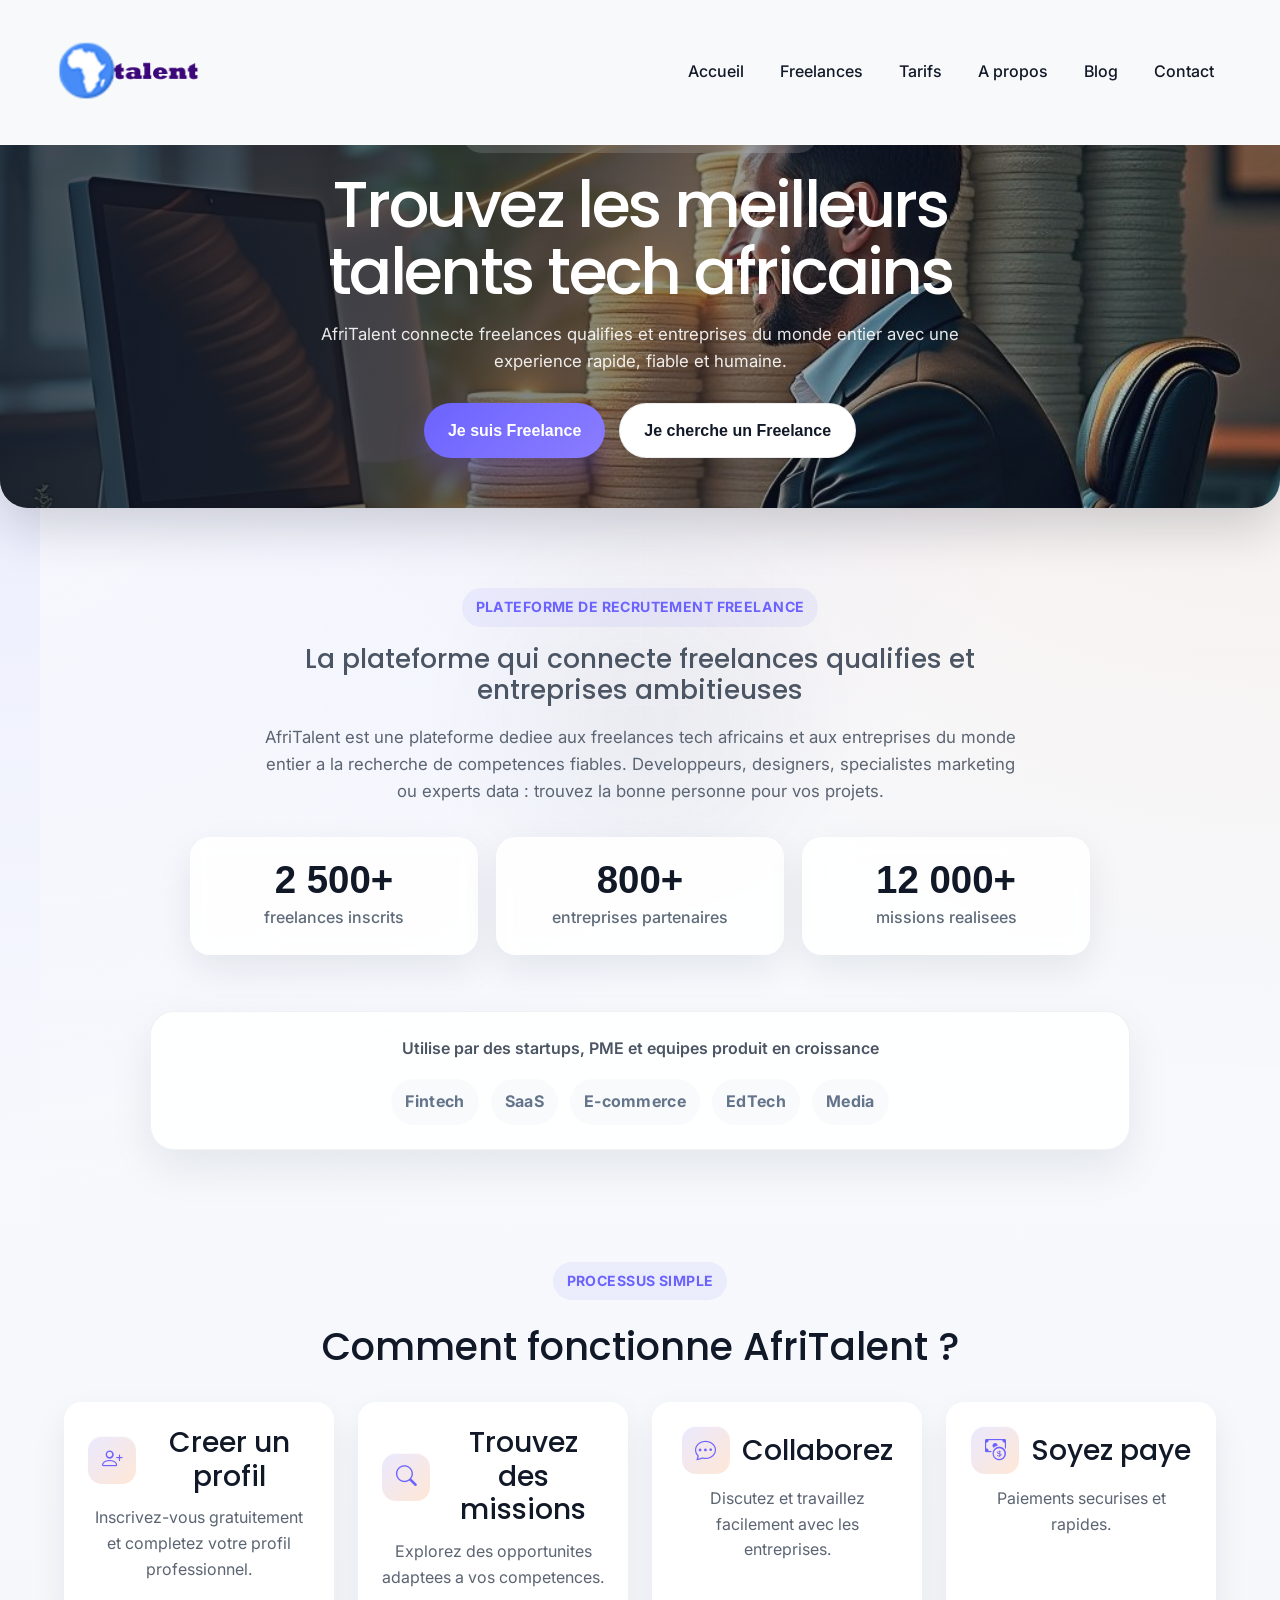
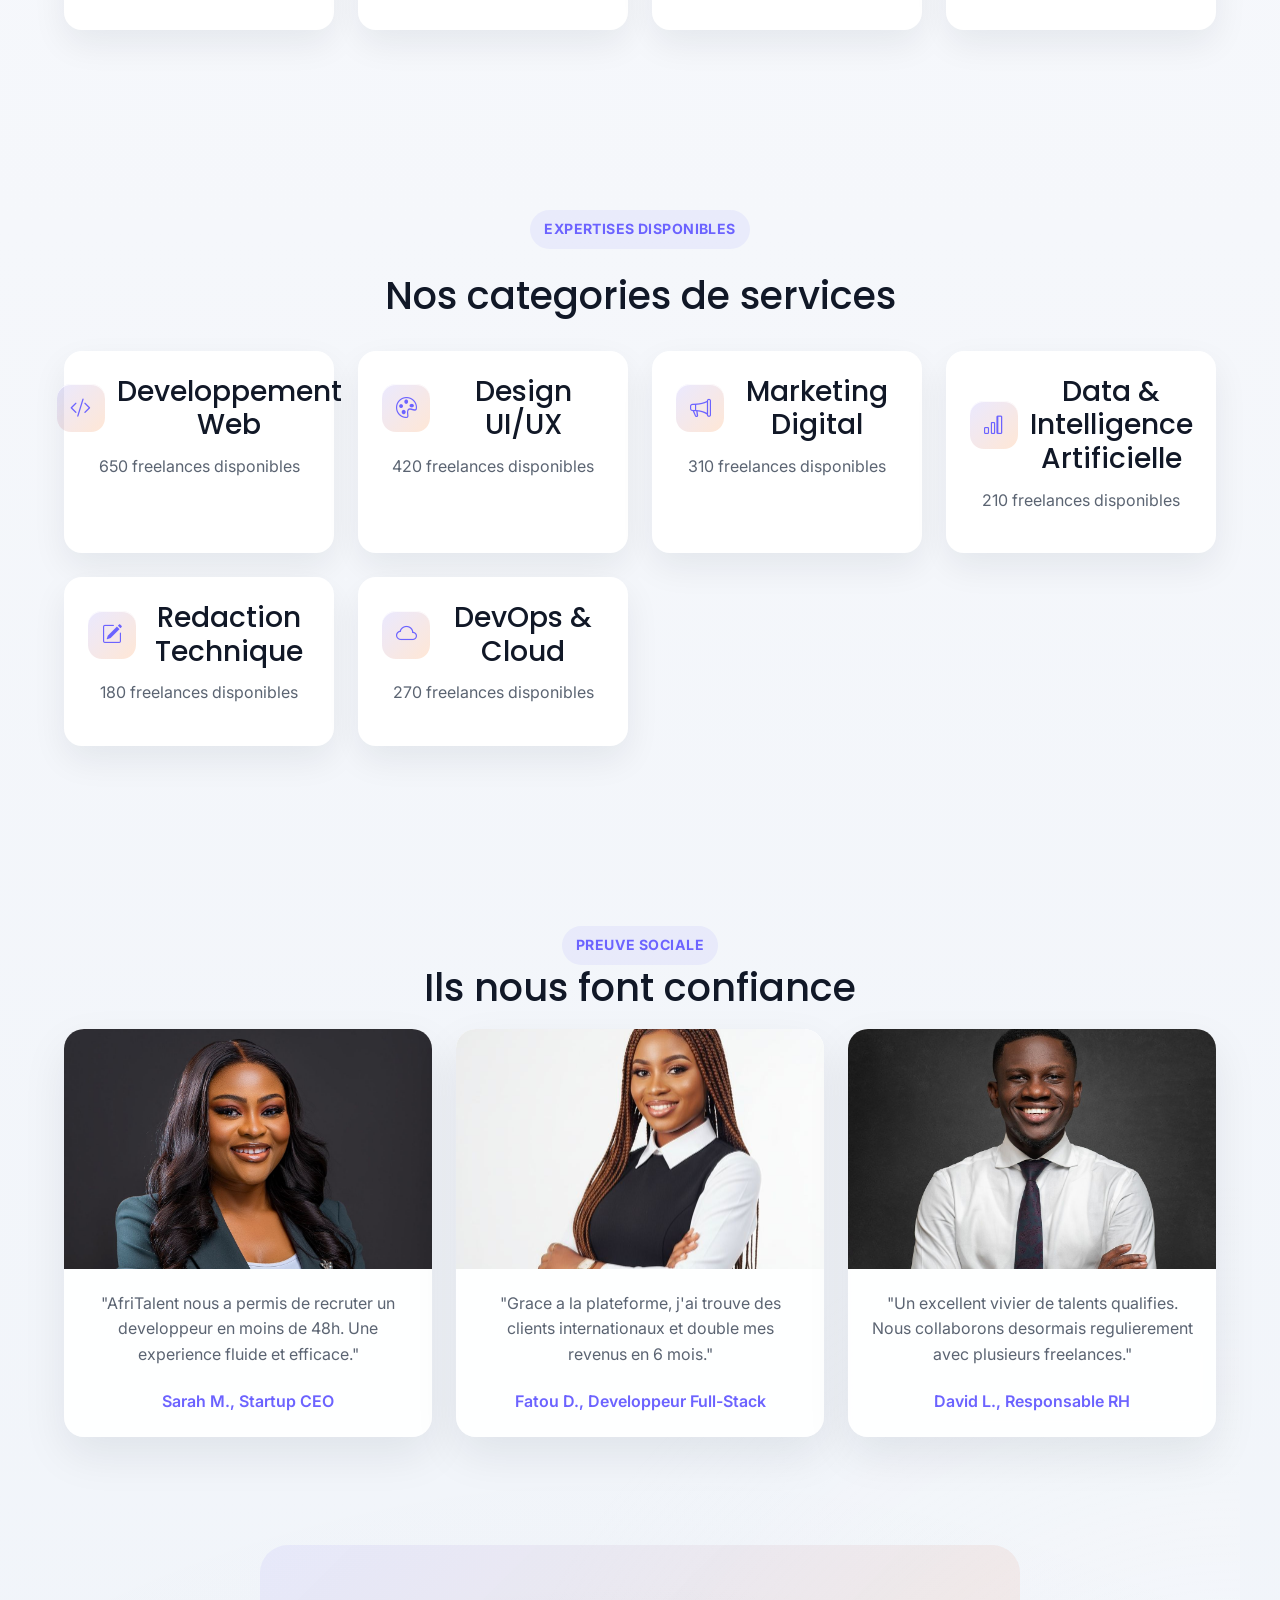
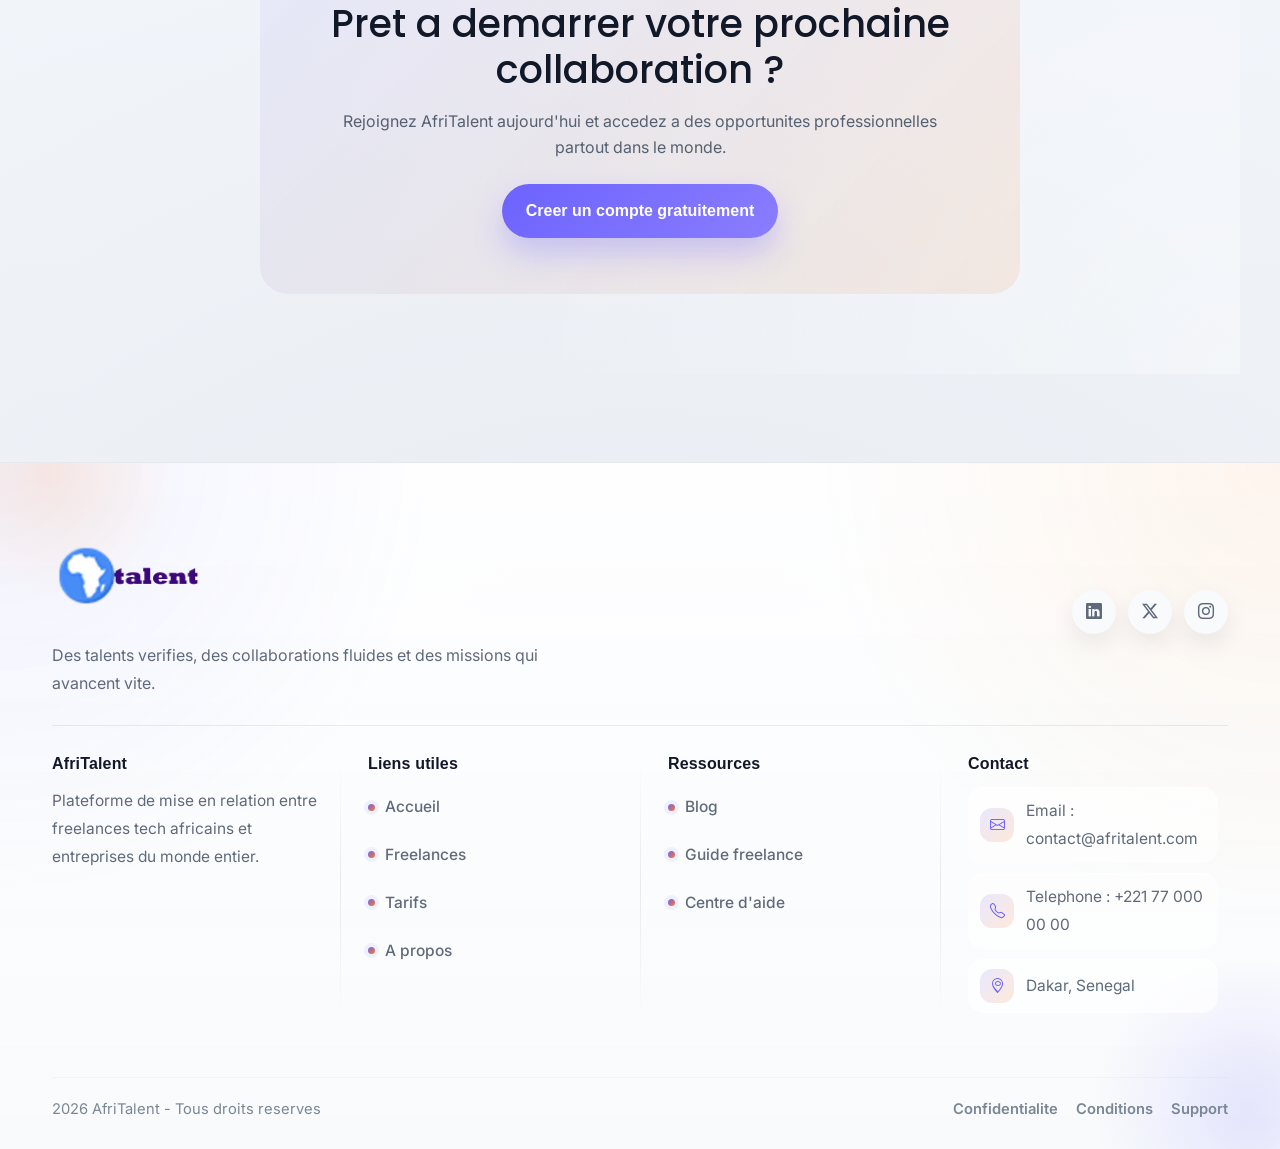
==== commit 9cda9a77: "CSS : responsive design mobile et tablette, media queries" ====
--- a/index.html
+++ b/index.html
@@ -169,39 +169,47 @@
   <section class="section-temoignages">
     <div class="etiquette-section">Preuve sociale</div>
     <h2>Ils nous font confiance</h2>
-    <div class="grille-cartes">
-      <blockquote class="carte-temoignage">
-        <img src="images/temoignage1.jpg" alt="Sarah M">
-        <div class="corps-carte">
-          <p>
-            "AfriTalent nous a permis de recruter un developpeur en moins de 48h.
-            Une experience fluide et efficace."
-          </p>
-          <footer>Sarah M., Startup CEO</footer>
-        </div>
-      </blockquote>
-
-      <blockquote class="carte-temoignage">
-        <img src="images/temoignage2.jpg" alt="Fatou D">
-        <div class="corps-carte">
-          <p>
-            "Grace a la plateforme, j'ai trouve des clients internationaux
-            et double mes revenus en 6 mois."
-          </p>
-          <footer>Fatou D., Developpeur Full-Stack</footer>
-        </div>
-      </blockquote>
-
-      <blockquote class="carte-temoignage">
-        <img src="images/temoignage3.jpg" alt="David L">
-        <div class="corps-carte">
-          <p>
-            "Un excellent vivier de talents qualifies. Nous collaborons desormais
-            regulierement avec plusieurs freelances."
-          </p>
-          <footer>David L., Responsable RH</footer>
-        </div>
-      </blockquote>
+    <!-- Grille Bootstrap responsive :
+         1 carte sur mobile, 2 sur tablette et 3 sur grand ecran. -->
+    <div class="row g-4 justify-content-center">
+      <div class="col-12 col-md-6 col-lg-4">
+        <blockquote class="carte-temoignage">
+          <img src="images/temoignage1.jpg" alt="Sarah M">
+          <div class="corps-carte">
+            <p>
+              "AfriTalent nous a permis de recruter un developpeur en moins de 48h.
+              Une experience fluide et efficace."
+            </p>
+            <footer>Sarah M., Startup CEO</footer>
+          </div>
+        </blockquote>
+      </div>
+
+      <div class="col-12 col-md-6 col-lg-4">
+        <blockquote class="carte-temoignage">
+          <img src="images/temoignage2.jpg" alt="Fatou D">
+          <div class="corps-carte">
+            <p>
+              "Grace a la plateforme, j'ai trouve des clients internationaux
+              et double mes revenus en 6 mois."
+            </p>
+            <footer>Fatou D., Developpeur Full-Stack</footer>
+          </div>
+        </blockquote>
+      </div>
+
+      <div class="col-12 col-md-6 col-lg-4">
+        <blockquote class="carte-temoignage">
+          <img src="images/temoignage3.jpg" alt="David L">
+          <div class="corps-carte">
+            <p>
+              "Un excellent vivier de talents qualifies. Nous collaborons desormais
+              regulierement avec plusieurs freelances."
+            </p>
+            <footer>David L., Responsable RH</footer>
+          </div>
+        </blockquote>
+      </div>
     </div>
   </section>
 
@@ -233,7 +241,7 @@
 
     <!-- Colonnes d'informations du footer -->
     <div class="row">
-      <div class="col-md-3">
+      <div class="col-12 col-md-6 col-lg-3">
         <h4>AfriTalent</h4>
         <p>
           Plateforme de mise en relation entre freelances tech africains
@@ -241,7 +249,7 @@
         </p>
       </div>
 
-      <div class="col-md-3">
+      <div class="col-12 col-md-6 col-lg-3">
         <h4>Liens utiles</h4>
         <ul>
           <li><a href="index.html">Accueil</a></li>
@@ -251,7 +259,7 @@
         </ul>
       </div>
 
-      <div class="col-md-3">
+      <div class="col-12 col-md-6 col-lg-3">
         <h4>Ressources</h4>
         <ul>
           <li><a href="#">Blog</a></li>
@@ -260,7 +268,7 @@
         </ul>
       </div>
 
-      <div class="col-md-3">
+      <div class="col-12 col-md-6 col-lg-3">
         <h4>Contact</h4>
         <p>Email : contact@afritalent.com</p>
         <p>Telephone : +221 77 000 00 00</p>
--- a/css/style.css
+++ b/css/style.css
@@ -245,4 +245,1427 @@
 
 .btn-primary:hover {
   background: var(--secondary);
-}+}
+/* Zone principale des pages:
+   on garde du padding et un pseudo-element decoratif tres leger. */
+main.container {
+  padding: 48px 16px 80px;
+  position: relative;
+}
+
+main.container::before {
+  content: "";
+  position: absolute;
+  inset: 0;
+  pointer-events: none;
+  background:
+    radial-gradient(circle at top left, rgba(255, 255, 255, 0.55), transparent 24%),
+    radial-gradient(circle at bottom right, rgba(255, 255, 255, 0.35), transparent 24%);
+  z-index: -1;
+}
+
+/* Le header hero sert de reference pour les elements en position relative/absolute. */
+.entete-hero {
+  position: relative;
+}
+
+/* Conteneur media du hero pour placer du texte par-dessus l'image. */
+.media-hero {
+  position: relative;
+}
+
+/* Intro juste sous le hero de la page d'accueil. */
+.section-hero {
+  padding-top: 32px;
+  padding-bottom: 96px;
+  text-align: center;
+  max-width: 900px;
+  margin: 0 auto;
+}
+
+/* Petit label de section:
+   sert a introduire une section avec un style plus editorial/premium. */
+.etiquette-section {
+  display: inline-flex;
+  align-items: center;
+  gap: 8px;
+  padding: 8px 14px;
+  border-radius: 999px;
+  background: rgba(108, 99, 255, 0.08);
+  color: var(--primary);
+  font-size: 0.88rem;
+  font-weight: 700;
+  letter-spacing: 0.03em;
+  text-transform: uppercase;
+  margin-bottom: 16px;
+}
+
+/* Sous-titre principal de la section hero. */
+.section-hero h2 {
+  max-width: 760px;
+  margin: 0 auto 18px;
+  font-size: clamp(1.15rem, 2.3vw, 1.65rem);
+  color: #4b5563;
+  font-weight: 500;
+}
+
+/* Cible seulement le premier paragraphe direct du hero-section. */
+.section-hero > p:first-of-type {
+  max-width: 760px;
+  margin: 0 auto;
+  font-size: 1.05rem;
+  color: #5b6472;
+}
+
+/* Groupe de boutons dans les sections hero. */
+.actions-hero {
+  display: flex;
+  flex-wrap: wrap;
+  gap: 14px;
+  margin: 28px 0 24px;
+  justify-content: center;
+}
+
+/* Base commune de tous les gros boutons CTA. */
+.bouton-hero {
+  border: none;
+  border-radius: 999px;
+  padding: 14px 24px;
+  font-weight: 700;
+  font-family: var(--title-font);
+  transition: transform var(--transition), box-shadow var(--transition), background var(--transition), color var(--transition);
+}
+
+/* Petit mouvement vertical au survol. */
+.bouton-hero:hover {
+  transform: translateY(-3px);
+}
+
+/* Animation d'entree des enfants du hero sur l'image de la page d'accueil. */
+.contenu-hero-superpose > * {
+  opacity: 0;
+  transform: translateY(22px);
+  animation: heroReveal 0.8s ease forwards;
+}
+
+/* On decale chaque element pour creer un effet d'apparition en cascade. */
+.contenu-hero-superpose > *:nth-child(1) {
+  animation-delay: 0.08s;
+}
+
+.contenu-hero-superpose > *:nth-child(2) {
+  animation-delay: 0.16s;
+}
+
+.contenu-hero-superpose > *:nth-child(3) {
+  animation-delay: 0.24s;
+}
+
+.contenu-hero-superpose > *:nth-child(4) {
+  animation-delay: 0.32s;
+}
+
+/* Meme logique d'animation pour les autres heroes de pages internes. */
+.contenu-hero-interne > * {
+  opacity: 0;
+  transform: translateY(20px);
+  animation: heroReveal 0.8s ease forwards;
+}
+
+/* Delais progressifs pour les blocs internes. */
+.contenu-hero-interne > *:nth-child(1) {
+  animation-delay: 0.08s;
+}
+
+.contenu-hero-interne > *:nth-child(2) {
+  animation-delay: 0.16s;
+}
+
+.contenu-hero-interne > *:nth-child(3) {
+  animation-delay: 0.24s;
+}
+
+/* Bouton principal:
+   couleur forte + ombre plus visible. */
+.bouton-hero-primaire {
+  background: linear-gradient(135deg, var(--primary), #8a7dff);
+  color: var(--white);
+  box-shadow: 0 16px 30px rgba(108, 99, 255, 0.28);
+}
+
+/* Renforce l'ombre au hover. */
+.bouton-hero-primaire:hover {
+  box-shadow: 0 22px 38px rgba(108, 99, 255, 0.34);
+}
+
+/* Bouton secondaire:
+   plus neutre, en blanc, pour creer une hierarchie avec le principal. */
+.bouton-hero-secondaire {
+  background: var(--white);
+  color: var(--dark);
+  border: 1px solid rgba(17, 24, 39, 0.08);
+  box-shadow: 0 12px 28px rgba(17, 24, 39, 0.08);
+}
+
+/* Hover du bouton secondaire:
+   leger rappel de la couleur secondaire. */
+.bouton-hero-secondaire:hover {
+  background: #fff7f0;
+  color: var(--secondary);
+  box-shadow: 0 18px 34px rgba(255, 122, 24, 0.16);
+}
+
+/* Cartes de chiffres/statistiques. */
+.statistiques-hero {
+  display: grid;
+  grid-template-columns: repeat(3, minmax(0, 1fr));
+  gap: 18px;
+  margin-top: 32px;
+}
+
+/* Carte individuelle d'une stat. */
+.carte-stat {
+  background: rgba(255, 255, 255, 0.88);
+  border-radius: 20px;
+  padding: 24px 18px;
+  box-shadow: 0 14px 36px rgba(17, 24, 39, 0.08);
+  backdrop-filter: blur(10px);
+}
+
+/* Valeur numerique de la statistique. */
+.carte-stat strong {
+  display: block;
+  margin-bottom: 6px;
+  color: var(--dark);
+  font-family: var(--title-font);
+  font-size: clamp(1.7rem, 3vw, 2.4rem);
+  line-height: 1;
+}
+
+/* Texte explicatif de la statistique. */
+.carte-stat span {
+  color: #5f6b7a;
+  font-weight: 500;
+}
+
+/* Grille responsive reutilisable pour les cartes. */
+.grille-cartes {
+  display: grid;
+  grid-template-columns: repeat(auto-fit, minmax(240px, 1fr));
+  gap: 24px;
+}
+
+/* Quand une section passe sur la grille Bootstrap,
+   on force les colonnes a prendre toute la hauteur disponible. */
+.row.g-4 > [class*="col-"] {
+  display: flex;
+}
+
+/* Les cartes placees dans les colonnes Bootstrap remplissent bien leur colonne. */
+.row.g-4 > [class*="col-"] > .carte-freelance,
+.row.g-4 > [class*="col-"] > .carte-blog,
+.row.g-4 > [class*="col-"] > .carte-temoignage,
+.row.g-4 > [class*="col-"] > .pricing-card {
+  width: 100%;
+  height: 100%;
+}
+
+/* Apparence commune des cartes de freelances, blog et temoignages. */
+.carte-freelance,
+.carte-blog,
+.carte-temoignage {
+  background: rgba(255, 255, 255, 0.92);
+  border-radius: 20px;
+  overflow: hidden;
+  box-shadow: 0 18px 45px rgba(17, 24, 39, 0.08);
+  transition: transform var(--transition), box-shadow var(--transition);
+  backdrop-filter: blur(10px);
+}
+
+/* Effet de survol qui donne du relief aux cartes. */
+.carte-freelance:hover,
+.carte-blog:hover,
+.carte-temoignage:hover {
+  transform: translateY(-6px);
+  box-shadow: 0 24px 55px rgba(17, 24, 39, 0.14);
+}
+
+/* Les images de cartes prennent toute la largeur et gardent un bon cadrage. */
+.carte-freelance img,
+.carte-blog img,
+.carte-temoignage img {
+  width: 100%;
+  height: 240px;
+  object-fit: cover;
+  object-position: center;
+}
+
+/* Les temoignages gardent un leger recentrage du visage,
+   tout en conservant exactement la meme hauteur que les autres cartes. */
+.carte-temoignage img {
+  object-position: center 22%;
+}
+
+/* Image principale du hero sur la page d'accueil. */
+.image-hero {
+  height: 420px;
+  object-fit: cover;
+  border-bottom-left-radius: 28px;
+  border-bottom-right-radius: 28px;
+  box-shadow: 0 20px 50px rgba(17, 24, 39, 0.18);
+}
+
+/* Overlay sombre sur l'image du hero:
+   il sert surtout a rendre le texte blanc bien lisible. */
+.superposition-hero {
+  /* Se place au-dessus de l'image hero. */
+  position: absolute;
+  inset: 0;
+  /* Centre le bloc texte verticalement et horizontalement. */
+  display: flex;
+  align-items: center;
+  justify-content: center;
+  /* Evite que le texte colle aux bords sur petit ecran. */
+  padding: 32px 20px;
+  /* Degrade sombre pour rendre le texte bien lisible. */
+  background:
+    linear-gradient(90deg, rgba(17, 24, 39, 0.78) 0%, rgba(17, 24, 39, 0.5) 45%, rgba(17, 24, 39, 0.18) 100%);
+  border-bottom-left-radius: 28px;
+  border-bottom-right-radius: 28px;
+}
+
+/* Bloc qui contient le texte pose sur l'image. */
+.contenu-hero-superpose {
+  width: min(100%, 760px);
+  text-align: center;
+  color: var(--white);
+}
+
+/* Petit badge au-dessus du titre dans le hero. */
+.accroche-hero {
+  display: inline-block;
+  margin-bottom: 18px;
+  padding: 8px 14px;
+  border-radius: 999px;
+  background: rgba(255, 255, 255, 0.14);
+  color: #f9fafb;
+  font-size: 0.9rem;
+  font-weight: 600;
+  letter-spacing: 0.02em;
+  backdrop-filter: blur(6px);
+}
+
+/* Titre principal sur l'image hero. */
+.contenu-hero-superpose h1 {
+  color: var(--white);
+  font-size: clamp(2.3rem, 5vw, 4.35rem);
+  line-height: 1.05;
+  letter-spacing: -0.04em;
+  margin-bottom: 16px;
+}
+
+/* Paragraphe du hero sur image. */
+.contenu-hero-superpose p {
+  max-width: 640px;
+  margin: 0 auto;
+  color: rgba(255, 255, 255, 0.9);
+  font-size: 1.05rem;
+}
+
+/* Hero des pages internes:
+   fond plus leger que le hero image, mais visuellement premium. */
+.hero-interne {
+  padding: 64px 0 72px;
+  background:
+    radial-gradient(circle at top left, rgba(108, 99, 255, 0.14), transparent 30%),
+    radial-gradient(circle at top right, rgba(255, 122, 24, 0.14), transparent 32%),
+    linear-gradient(180deg, rgba(255, 255, 255, 0.88) 0%, rgba(247, 248, 252, 0.82) 100%);
+  backdrop-filter: blur(10px);
+}
+
+/* Contenu centre des pages internes. */
+.contenu-hero-interne {
+  max-width: 780px;
+  margin: 0 auto;
+  text-align: center;
+}
+
+/* Grand titre des pages internes. */
+.contenu-hero-interne h1 {
+  font-size: clamp(2.2rem, 5vw, 4rem);
+  line-height: 1.08;
+  letter-spacing: -0.03em;
+  margin-bottom: 16px;
+}
+
+/* Texte d'intro des pages internes. */
+.contenu-hero-interne p {
+  max-width: 680px;
+  margin: 0 auto;
+  font-size: 1.05rem;
+}
+
+/* Intro specifique a la page freelances:
+   ici on retire un peu d'espace en haut car le hero fait deja le travail visuel. */
+.directory-intro {
+  padding-top: 0;
+}
+
+/* Ces sections sont centrees pour garder une presentation plus editorial/premium. */
+.search-panel,
+.filter-section,
+.freelance-listing {
+  text-align: center;
+}
+
+/* Bloc de recherche principal de la page freelances. */
+.search-panel {
+  max-width: 980px;
+  margin: 0 auto 20px;
+}
+
+/* Barre de recherche stylisee comme un panneau premium. */
+.search-bar {
+  /* Flex pour aligner champ de recherche et boutons de filtre. */
+  display: flex;
+  align-items: center;
+  justify-content: space-between;
+  gap: 18px;
+  /* Padding interne du panneau. */
+  padding: 18px;
+  /* Fond legerement transparent pour garder la coherence du design. */
+  background: rgba(255, 255, 255, 0.84);
+  border: 1px solid rgba(17, 24, 39, 0.06);
+  border-radius: 24px;
+  box-shadow: 0 16px 40px rgba(17, 24, 39, 0.08);
+  backdrop-filter: blur(12px);
+}
+
+/* Zone gauche de la recherche:
+   icone + input. */
+.search-field {
+  flex: 1;
+  display: flex;
+  align-items: center;
+  gap: 12px;
+  padding: 0 6px;
+}
+
+/* Icone dans le champ de recherche. */
+.search-field i {
+  color: var(--primary);
+  font-size: 1.1rem;
+}
+
+/* Input principal:
+   pas de bordure native pour garder un look plus propre. */
+.search-field input {
+  width: 100%;
+  border: none;
+  outline: none;
+  background: transparent;
+  color: var(--dark);
+  font-size: 1rem;
+}
+
+/* Conteneurs des boutons de tri / filtres. */
+.search-tools,
+.filter-chips {
+  display: flex;
+  flex-wrap: wrap;
+  gap: 12px;
+  justify-content: center;
+}
+
+/* Puces de filtres:
+   petits boutons pill reutilisables sur la page. */
+.filter-chip {
+  border: 1px solid rgba(17, 24, 39, 0.08);
+  border-radius: 999px;
+  padding: 12px 18px;
+  background: rgba(255, 255, 255, 0.86);
+  color: var(--dark);
+  font-weight: 600;
+  box-shadow: 0 12px 28px rgba(17, 24, 39, 0.06);
+  transition: transform var(--transition), box-shadow var(--transition), color var(--transition), background var(--transition);
+  backdrop-filter: blur(10px);
+}
+
+/* Petit espace entre l'icone et le texte du chip. */
+.filter-chip i {
+  margin-right: 8px;
+}
+
+/* Etat hover et actif d'un chip. */
+.filter-chip:hover,
+.filter-chip.active {
+  transform: translateY(-2px);
+  background: linear-gradient(135deg, rgba(108, 99, 255, 0.12), rgba(255, 122, 24, 0.14));
+  color: var(--primary);
+  box-shadow: 0 16px 34px rgba(17, 24, 39, 0.1);
+}
+
+/* Espace sous la section des filtres. */
+.filter-section {
+  margin-bottom: 16px;
+}
+
+/* Ajustement du label de section dans le listing freelances. */
+.freelance-listing .etiquette-section {
+  margin-bottom: 10px;
+}
+
+/* Sections internes centrees sur plusieurs pages. */
+.about-story,
+.about-team,
+.values-section,
+.about-stats,
+.blog-section,
+.pricing-section,
+.contact-section {
+  text-align: center;
+}
+
+/* Certaines sections ont aussi une largeur maitrisee pour eviter des lignes trop longues. */
+.about-story,
+.blog-section,
+.pricing-section {
+  max-width: 980px;
+  margin: 0 auto;
+}
+
+/* Les cartes de l'equipe doivent rester bien alignees,
+   meme si le contenu texte varie legerement d'une personne a l'autre. */
+.about-team .carte-freelance {
+  height: 100%;
+}
+
+.about-team .corps-carte {
+  min-height: 110px;
+  display: flex;
+  flex-direction: column;
+  justify-content: center;
+}
+
+/* Cadrage un peu plus haut pour mieux mettre les visages en valeur. */
+.about-team .carte-freelance img {
+  height: 260px;
+  object-position: center 18%;
+}
+
+/* Les cartes freelances de l'annuaire gardent une structure reguliere
+   pour que les profils restent bien alignes dans la grille. */
+.freelance-listing .carte-freelance {
+  height: 100%;
+}
+
+.freelance-listing .corps-carte {
+  min-height: 210px;
+  display: flex;
+  flex-direction: column;
+  justify-content: flex-start;
+}
+
+.freelance-listing .carte-freelance img {
+  height: 260px;
+  object-position: center 18%;
+}
+
+.freelance-listing .carte-freelance button {
+  margin-top: auto;
+  align-self: flex-start;
+}
+
+/* Petit espace au-dessus de la grille de valeurs. */
+.values-grid {
+  margin-top: 16px;
+}
+
+/* Cartes informatives reutilisables:
+   valeurs, tarifs, formulaire, bloc contact. */
+.info-card,
+.pricing-card,
+.contact-form,
+.contact-info {
+  background: rgba(255, 255, 255, 0.9);
+  border-radius: 24px;
+  padding: 28px;
+  box-shadow: 0 18px 45px rgba(17, 24, 39, 0.08);
+  backdrop-filter: blur(10px);
+}
+
+/* Titre de certaines cartes avec espacement controle. */
+.info-card h3,
+.pricing-card h3 {
+  margin-bottom: 12px;
+}
+
+/* Les cartes de pricing doivent avoir la meme hauteur visuelle. */
+.pricing-grid {
+  align-items: stretch;
+}
+
+/* Texte des cartes tarifaires centre. */
+.pricing-card {
+  text-align: center;
+}
+
+/* Badge icone dans les cartes tarifs. */
+.pricing-badge {
+  width: 64px;
+  height: 64px;
+  margin: 0 auto 18px;
+  display: flex;
+  align-items: center;
+  justify-content: center;
+  border-radius: 20px;
+  background: linear-gradient(135deg, rgba(108, 99, 255, 0.14), rgba(255, 122, 24, 0.18));
+  color: var(--primary);
+  font-size: 1.5rem;
+}
+
+/* Prix mis en avant avec une typographie forte. */
+.pricing-price {
+  margin-bottom: 18px;
+  color: var(--dark);
+  font-family: var(--title-font);
+  font-size: 1.8rem;
+  font-weight: 700;
+}
+
+/* Liste d'avantages dans les cartes tarifs. */
+.pricing-card ul {
+  list-style: none;
+  padding: 0;
+  margin: 0 0 24px;
+  display: grid;
+  gap: 12px;
+}
+
+/* Les icones des listes de tarifs prennent la couleur secondaire. */
+.pricing-card li i {
+  margin-right: 10px;
+  color: var(--secondary);
+}
+
+/* Carte "mise en avant" pour le plan principal. */
+.pricing-card-featured {
+  border: 1px solid rgba(108, 99, 255, 0.18);
+  box-shadow: 0 24px 52px rgba(108, 99, 255, 0.12);
+}
+
+/* Mise en page a deux colonnes pour la page contact. */
+.contact-layout {
+  display: grid;
+  grid-template-columns: 0.95fr 1.05fr;
+  gap: 24px;
+  align-items: start;
+}
+
+/* Bloc d'information de contact aligne a gauche pour plus de lisibilite. */
+.contact-info {
+  text-align: left;
+}
+
+/* Liste verticale des points de contact. */
+.contact-points {
+  display: grid;
+  gap: 14px;
+  margin-top: 24px;
+}
+
+/* Supprime l'espace par defaut des paragraphes de contact. */
+.contact-points p {
+  margin: 0;
+}
+
+/* Couleur des icones dans le bloc contact. */
+.contact-points i {
+  color: var(--primary);
+  margin-right: 10px;
+}
+
+/* Formulaire de contact organise en grille verticale. */
+.contact-form {
+  display: grid;
+  gap: 12px;
+  text-align: left;
+}
+
+/* Labels plus lisibles dans le formulaire. */
+.contact-form label {
+  font-weight: 600;
+  color: var(--dark);
+}
+
+/* Champs du formulaire:
+   fond leger, bordure douce, coins arrondis. */
+.contact-form input,
+.contact-form select,
+.contact-form textarea {
+  width: 100%;
+  border: 1px solid rgba(17, 24, 39, 0.1);
+  border-radius: 16px;
+  padding: 14px 16px;
+  outline: none;
+  background: #fbfcfe;
+}
+
+/* Zone de texte plus haute et redimensionnable verticalement. */
+.contact-form textarea {
+  min-height: 160px;
+  resize: vertical;
+}
+
+/* Le bouton du formulaire n'occupe pas toute la largeur sur desktop. */
+.contact-form .hero-btn {
+  width: auto;
+  justify-self: start;
+}
+
+/* Bandeau de confiance sous le hero. */
+.bandeau-confiance {
+  display: grid;
+  gap: 18px;
+  margin: -40px auto 32px;
+  padding: 24px 28px;
+  max-width: 980px;
+  background: rgba(255, 255, 255, 0.88);
+  border: 1px solid rgba(17, 24, 39, 0.06);
+  border-radius: 24px;
+  box-shadow: 0 18px 44px rgba(17, 24, 39, 0.08);
+  backdrop-filter: blur(10px);
+  text-align: center;
+}
+
+/* Phrase principale du bandeau. */
+.bandeau-confiance > span {
+  color: #4b5563;
+  font-weight: 600;
+}
+
+/* Alignement horizontal des "logos" textuels. */
+.logos-confiance {
+  display: flex;
+  flex-wrap: wrap;
+  justify-content: center;
+  gap: 12px;
+}
+
+/* Style visuel de chaque pastille/secteur. */
+.logos-confiance span {
+  padding: 10px 14px;
+  border-radius: 999px;
+  background: #f8fafc;
+  color: #64748b;
+  font-weight: 700;
+  letter-spacing: 0.02em;
+}
+
+/* Sections principales de la home centrees. */
+.how-it-works,
+.categories,
+.section-temoignages,
+.section-cta {
+  text-align: center;
+}
+
+/* Marges entre sections pour donner plus d'air. */
+.how-it-works {
+  margin-bottom: 20px;
+}
+
+.categories {
+  margin-bottom: 20px;
+}
+
+.section-temoignages {
+  margin-bottom: 28px;
+}
+
+/* Cartes des sections "comment ca marche" et "categories". */
+.how-it-works article,
+.categories article {
+  background: var(--white);
+  border-radius: 18px;
+  padding: 24px;
+  box-shadow: 0 14px 35px rgba(17, 24, 39, 0.07);
+  transition: transform var(--transition), box-shadow var(--transition);
+}
+
+/* Relief au hover sur ces cartes. */
+.how-it-works article:hover,
+.categories article:hover {
+  transform: translateY(-4px);
+  box-shadow: 0 20px 45px rgba(17, 24, 39, 0.12);
+}
+
+/* Mise en page des titres avec icones integrees. */
+.how-it-works h3,
+.categories h3 {
+  display: flex;
+  align-items: center;
+  justify-content: center;
+  gap: 12px;
+  margin-bottom: 12px;
+}
+
+/* Style des icones dans ces sections:
+   pastille, taille, couleur, degrades. */
+.how-it-works i,
+.categories i {
+  width: 48px;
+  height: 48px;
+  display: inline-flex;
+  align-items: center;
+  justify-content: center;
+  border-radius: 14px;
+  background: linear-gradient(135deg, rgba(108, 99, 255, 0.14), rgba(255, 122, 24, 0.18));
+  color: var(--primary);
+  font-size: 1.3rem;
+  flex-shrink: 0;
+  box-shadow: inset 0 1px 0 rgba(255, 255, 255, 0.8);
+}
+
+/* Grille responsive de la section "comment ca marche". */
+.how-it-works {
+  display: grid;
+  grid-template-columns: repeat(auto-fit, minmax(220px, 1fr));
+  gap: 24px;
+}
+
+/* Le titre prend toute la largeur de la grille. */
+.how-it-works h2 {
+  grid-column: 1 / -1;
+  margin-bottom: 8px;
+}
+
+/* Meme chose pour les petits labels de section. */
+.how-it-works .etiquette-section,
+.categories .etiquette-section,
+.section-temoignages .etiquette-section {
+  grid-column: 1 / -1;
+  justify-self: center;
+  margin-bottom: 0;
+}
+
+/* Grille responsive de la section categories. */
+.categories {
+  display: grid;
+  grid-template-columns: repeat(auto-fit, minmax(240px, 1fr));
+  gap: 24px;
+}
+
+/* Le titre prend toute la largeur de la grille categories. */
+.categories h2 {
+  grid-column: 1 / -1;
+  margin-bottom: 8px;
+}
+
+/* Espace sous le titre des temoignages. */
+.testimonials-section h2 {
+  margin-bottom: 28px;
+}
+
+/* On annule la marge native du blockquote. */
+.carte-temoignage {
+  margin: 0;
+}
+
+/* Structure verticale du contenu texte dans un temoignage. */
+.carte-temoignage .corps-carte {
+  display: grid;
+  gap: 12px;
+}
+
+/* Supprime les marges parasites sur le texte des temoignages. */
+.carte-temoignage p {
+  margin: 0;
+}
+
+/* Auteur du temoignage mis en avant avec la couleur primaire. */
+.carte-temoignage footer {
+  color: var(--primary);
+  font-weight: 600;
+}
+
+/* Bloc final d'appel a l'action. */
+.section-cta {
+  max-width: 760px;
+  margin: 24px auto 0;
+  background: linear-gradient(135deg, rgba(108, 99, 255, 0.08), rgba(255, 122, 24, 0.1));
+  border-radius: 28px;
+  padding: 56px 28px;
+}
+
+/* Titre du CTA final. */
+.section-cta h2 {
+  font-size: clamp(1.9rem, 3vw, 2.7rem);
+  margin-bottom: 16px;
+}
+
+/* Paragraphe du CTA avec largeur limitee. */
+.section-cta p {
+  max-width: 620px;
+  margin: 0 auto 24px;
+  color: #556070;
+}
+
+/* Footer global:
+   fond travaille, halos decoratifs et structure premium. */
+.pied-site {
+  /* Espace entre le contenu principal et le footer. */
+  margin-top: 88px;
+  /* Padding haut/bas du footer. */
+  padding: 64px 0 28px;
+  /* Plusieurs couches pour un footer plus riche visuellement. */
+  background:
+    radial-gradient(circle at top left, rgba(108, 99, 255, 0.08), transparent 30%),
+    radial-gradient(circle at top right, rgba(255, 122, 24, 0.08), transparent 32%),
+    linear-gradient(180deg, rgba(255, 255, 255, 0.94) 0%, rgba(248, 250, 252, 0.98) 100%);
+  border-top: 1px solid rgba(17, 24, 39, 0.08);
+  /* Permet de positionner les halos decoratifs. */
+  position: relative;
+  overflow: hidden;
+}
+
+/* Halo decoratif en bas a droite. */
+.pied-site::before {
+  content: "";
+  position: absolute;
+  inset: auto -10% -120px auto;
+  width: 320px;
+  height: 320px;
+  border-radius: 50%;
+  background: radial-gradient(circle, rgba(108, 99, 255, 0.14), transparent 68%);
+  pointer-events: none;
+}
+
+/* Halo decoratif en haut a gauche. */
+.pied-site::after {
+  content: "";
+  position: absolute;
+  inset: -120px auto auto -80px;
+  width: 260px;
+  height: 260px;
+  border-radius: 50%;
+  background: radial-gradient(circle, rgba(255, 122, 24, 0.12), transparent 70%);
+  pointer-events: none;
+}
+
+/* Partie haute du footer:
+   logo, phrase de marque, reseaux sociaux. */
+.haut-pied {
+  display: flex;
+  align-items: center;
+  justify-content: space-between;
+  gap: 24px;
+  padding-bottom: 28px;
+  margin-bottom: 28px;
+  border-bottom: 1px solid rgba(17, 24, 39, 0.08);
+  position: relative;
+  z-index: 1;
+}
+
+/* Texte descriptif sous le logo du footer. */
+.marque-pied p {
+  max-width: 520px;
+  margin: 14px 0 0;
+  font-size: 1rem;
+  line-height: 1.75;
+  color: #516072;
+}
+
+/* Ligne d'icones sociales. */
+.reseaux-pied {
+  display: flex;
+  gap: 12px;
+}
+
+/* Boutons sociaux ronds. */
+.reseaux-pied a {
+  /* Taille fixe pour obtenir un cercle parfait. */
+  width: 44px;
+  height: 44px;
+  /* Centre parfaitement l'icone dedans. */
+  display: inline-flex;
+  align-items: center;
+  justify-content: center;
+  border-radius: 999px;
+  background: #f8fafc;
+  color: var(--dark);
+  box-shadow: 0 10px 24px rgba(17, 24, 39, 0.08);
+  transition: transform var(--transition), background var(--transition), color var(--transition), box-shadow var(--transition);
+}
+
+/* Hover des reseaux sociaux. */
+.reseaux-pied a:hover {
+  background: linear-gradient(135deg, var(--primary), var(--secondary));
+  color: var(--white);
+  transform: translateY(-3px);
+  box-shadow: 0 16px 30px rgba(108, 99, 255, 0.2);
+}
+
+/* Titre de colonne dans le footer. */
+.pied-site h4 {
+  margin-bottom: 14px;
+  font-size: 1rem;
+  font-weight: 700;
+  letter-spacing: 0.01em;
+  color: var(--dark);
+}
+
+/* Style texte/lien general du footer. */
+.pied-site p,
+.pied-site li,
+.pied-site a {
+  color: #5f6b7a;
+  text-decoration: none;
+}
+
+/* Reglage fin sur le texte des colonnes du footer. */
+.pied-site .row p,
+.pied-site .row li,
+.pied-site .row a {
+  font-size: 0.97rem;
+  line-height: 1.8;
+}
+
+/* Espacement des paragraphes dans les colonnes. */
+.pied-site .row p {
+  margin-bottom: 10px;
+}
+
+/* Colonnes du footer au-dessus des effets decoratifs. */
+.pied-site .row > div {
+  margin-bottom: 18px;
+  position: relative;
+  z-index: 1;
+}
+
+/* Espace lateral des colonnes. */
+.pied-site .row > [class*="col-"] {
+  padding-right: 22px;
+}
+
+/* Colonnes 2 a 4 legerement decalees pour une meilleure respiration. */
+.pied-site .row > [class*="col-"]:not(:first-child) {
+  padding-left: 28px;
+}
+
+/* Fine ligne verticale entre colonnes du footer. */
+.pied-site .row > [class*="col-"]:not(:first-child)::before {
+  content: "";
+  position: absolute;
+  left: 0;
+  top: 6px;
+  bottom: 6px;
+  width: 1px;
+  background: linear-gradient(180deg, transparent, rgba(17, 24, 39, 0.08), transparent);
+}
+
+/* Liste du footer sans puce native. */
+.pied-site ul {
+  list-style: none;
+  padding-left: 0;
+  margin-bottom: 0;
+}
+
+/* Espacement entre liens verticaux du footer. */
+.pied-site li + li {
+  margin-top: 8px;
+}
+
+/* Les liens du footer sont alignes avec un petit point decoratif. */
+.pied-site ul li a {
+  display: inline-flex;
+  align-items: center;
+  gap: 10px;
+  padding: 6px 0;
+  font-weight: 500;
+}
+
+/* Petit point/decorateur devant chaque lien de liste. */
+.pied-site ul li a::before {
+  content: "";
+  width: 7px;
+  height: 7px;
+  border-radius: 999px;
+  background: linear-gradient(135deg, var(--primary), var(--secondary));
+  box-shadow: 0 0 0 4px rgba(108, 99, 255, 0.08);
+  transition: transform var(--transition), box-shadow var(--transition);
+}
+
+/* Animation du point au hover. */
+.pied-site ul li a:hover::before {
+  transform: scale(1.15);
+  box-shadow: 0 0 0 6px rgba(108, 99, 255, 0.12);
+}
+
+/* Hover general des liens du footer. */
+.pied-site a:hover {
+  color: var(--primary);
+}
+
+/* Les lignes de contact a droite ressemblent a de petits badges informatifs. */
+.pied-site .row > [class*="col-"]:last-child p {
+  /* Aligne icone et texte sur une meme ligne. */
+  display: flex;
+  align-items: center;
+  gap: 12px;
+  /* Aspect petit badge/panneau. */
+  padding: 10px 12px;
+  margin-bottom: 10px;
+  border-radius: 16px;
+  background: rgba(255, 255, 255, 0.65);
+  box-shadow: inset 0 1px 0 rgba(255, 255, 255, 0.75);
+}
+
+/* Zone icone au debut de chaque ligne de contact. */
+.pied-site .row > [class*="col-"]:last-child p::before {
+  display: inline-flex;
+  align-items: center;
+  justify-content: center;
+  width: 34px;
+  height: 34px;
+  border-radius: 12px;
+  background: linear-gradient(135deg, rgba(108, 99, 255, 0.14), rgba(255, 122, 24, 0.16));
+  color: var(--primary);
+  font-family: "bootstrap-icons";
+  font-size: 0.95rem;
+  flex-shrink: 0;
+}
+
+/* Icône email. */
+.pied-site .row > [class*="col-"]:last-child p:nth-of-type(1)::before {
+  content: "\f32f";
+}
+
+/* Icône téléphone. */
+.pied-site .row > [class*="col-"]:last-child p:nth-of-type(2)::before {
+  content: "\f5c1";
+}
+
+/* Icône localisation. */
+.pied-site .row > [class*="col-"]:last-child p:nth-of-type(3)::before {
+  content: "\f3e8";
+}
+
+/* Ligne de separation avant le bas de footer. */
+.pied-site hr {
+  margin: 36px 0 20px;
+  color: rgba(17, 24, 39, 0.1);
+}
+
+/* Bas du footer:
+   copyright a gauche, liens legaux a droite. */
+.bas-pied {
+  display: flex;
+  align-items: center;
+  justify-content: space-between;
+  gap: 16px;
+  flex-wrap: wrap;
+  position: relative;
+  z-index: 1;
+}
+
+/* Texte discret de copyright. */
+.bas-pied p {
+  margin: 0;
+  font-size: 0.92rem;
+  color: #7b8794;
+}
+
+/* Groupe de liens legaux. */
+.liens-bas-pied {
+  display: flex;
+  flex-wrap: wrap;
+  gap: 18px;
+}
+
+/* Style des liens legaux. */
+.liens-bas-pied a {
+  font-size: 0.92rem;
+  font-weight: 600;
+  color: #7b8794;
+  position: relative;
+}
+
+/* Petit underline anime au hover. */
+.liens-bas-pied a::after {
+  content: "";
+  position: absolute;
+  left: 0;
+  right: 0;
+  bottom: -4px;
+  height: 1px;
+  background: currentColor;
+  opacity: 0;
+  transform: scaleX(0.6);
+  transition: opacity var(--transition), transform var(--transition);
+}
+
+/* Active le underline des liens legaux au hover. */
+.liens-bas-pied a:hover::after {
+  opacity: 1;
+  transform: scaleX(1);
+}
+
+/* Padding interne standard des contenus de cartes. */
+.corps-carte {
+  padding: 22px;
+}
+
+/* Titre dans le corps d'une carte. */
+.corps-carte h3 {
+  margin-bottom: 10px;
+  font-size: 1.2rem;
+}
+
+/* Espacement entre paragraphes d'une carte. */
+.corps-carte p {
+  margin-bottom: 10px;
+}
+
+/* Couleur des icones a l'interieur des cartes. */
+.corps-carte i {
+  color: var(--secondary);
+  margin-right: 8px;
+}
+
+/* Espace avant les liens/boutons en fin de carte. */
+.corps-carte a,
+.corps-carte button {
+  margin-top: 10px;
+}
+
+/* Style des liens textes dans les cartes. */
+.corps-carte a {
+  color: var(--primary);
+  font-weight: 600;
+  text-decoration: none;
+}
+
+/* Hover des liens de cartes. */
+.corps-carte a:hover {
+  color: var(--secondary);
+}
+
+/* Bouton de contact dans les cartes freelances. */
+.carte-freelance button {
+  border: none;
+  border-radius: 999px;
+  padding: 10px 18px;
+  background: var(--primary);
+  color: var(--white);
+  font-weight: 600;
+}
+
+/* Hover du bouton de carte freelance. */
+.carte-freelance button:hover {
+  background: var(--secondary);
+}
+
+/* Etat initial des elements animes au scroll:
+   invisibles + legerement decales. */
+[data-reveal] {
+  /* L'element commence cache... */
+  opacity: 0;
+  /* ...et legerement plus bas que sa position finale. */
+  transform: translateY(26px);
+  /* Transition douce lorsque la classe is-visible sera ajoutee. */
+  transition: opacity 0.7s ease, transform 0.7s ease;
+  /* Optimisation des performances d'animation. */
+  will-change: opacity, transform;
+}
+
+/* Etat visible quand l'element entre dans le viewport. */
+[data-reveal].is-visible {
+  opacity: 1;
+  transform: translateY(0);
+}
+
+/* Variantes d'animation laterale. */
+[data-reveal="left"] {
+  transform: translateX(-28px);
+}
+
+[data-reveal="right"] {
+  transform: translateX(28px);
+}
+
+/* Etat final des animations laterales. */
+[data-reveal="left"].is-visible,
+[data-reveal="right"].is-visible {
+  transform: translateX(0);
+}
+
+/* Animation utilisee dans les heroes. */
+@keyframes heroReveal {
+  from {
+    opacity: 0;
+    transform: translateY(22px);
+  }
+  to {
+    opacity: 1;
+    transform: translateY(0);
+  }
+}
+
+/* Responsive desktop large :
+   on donne un peu plus d'air aux sections sur les grands ecrans. */
+@media (min-width: 1200px) {
+  main.container {
+    padding-left: 24px;
+    padding-right: 24px;
+  }
+
+  .section-cta {
+    padding-left: 40px;
+    padding-right: 40px;
+  }
+}
+
+/* Responsive tablette :
+   on commence a compacter les espaces et a simplifier les mises en page. */
+@media (max-width: 991.98px) {
+  body {
+    padding-top: 82px;
+  }
+
+  .navbar {
+    padding: 12px 0;
+  }
+
+  /* Le menu replie doit rester lisible et bien se detacher du hero. */
+  .navbar-collapse {
+    margin-top: 14px;
+    padding: 14px;
+    border-radius: 18px;
+    background: rgba(255, 255, 255, 0.96);
+    box-shadow: 0 14px 34px rgba(17, 24, 39, 0.08);
+  }
+
+  .nav-link {
+    width: 100%;
+    justify-content: flex-start;
+    margin-left: 0;
+    margin-bottom: 6px;
+  }
+
+  .image-hero {
+    height: 360px;
+  }
+
+  .contenu-hero-superpose h1,
+  .contenu-hero-interne h1 {
+    line-height: 1.1;
+  }
+
+  .statistiques-hero {
+    grid-template-columns: repeat(2, minmax(0, 1fr));
+  }
+
+  .search-bar,
+  .contact-layout,
+  .haut-pied,
+  .bas-pied {
+    grid-template-columns: 1fr;
+    flex-direction: column;
+  }
+
+  .search-bar {
+    align-items: stretch;
+  }
+
+  .search-tools {
+    justify-content: stretch;
+  }
+
+  .search-tools .filter-chip {
+    flex: 1 1 auto;
+  }
+
+  .pied-site .col-12.col-md-6.col-lg-3 {
+    padding-left: 12px;
+    padding-right: 12px;
+  }
+
+  .pied-site .col-12.col-md-6.col-lg-3:not(:first-child) {
+    padding-left: 12px;
+  }
+
+  .pied-site .col-12.col-md-6.col-lg-3:not(:first-child)::before {
+    display: none;
+  }
+}
+
+/* Responsive mobile :
+   on passe sur une lecture verticale, avec moins de hauteur et moins d'espaces. */
+@media (max-width: 767.98px) {
+  section {
+    padding: 56px 0;
+  }
+
+  main.container {
+    padding: 32px 12px 64px;
+  }
+
+  .hero-interne {
+    padding: 44px 0 52px;
+  }
+
+  .image-hero {
+    height: 300px;
+  }
+
+  .superposition-hero {
+    padding: 22px 16px;
+    background: linear-gradient(180deg, rgba(17, 24, 39, 0.78) 0%, rgba(17, 24, 39, 0.42) 100%);
+  }
+
+  .actions-hero {
+    flex-direction: column;
+  }
+
+  .bouton-hero {
+    width: 100%;
+  }
+
+  .statistiques-hero {
+    grid-template-columns: 1fr;
+  }
+
+  .bandeau-confiance {
+    margin-top: -24px;
+    padding: 20px;
+  }
+
+  .how-it-works,
+  .categories {
+    grid-template-columns: 1fr;
+  }
+
+  .carte-freelance img,
+  .carte-blog img,
+  .carte-temoignage img,
+  .about-team .carte-freelance img,
+  .freelance-listing .carte-freelance img {
+    height: 220px;
+  }
+
+  .contact-form,
+  .contact-info,
+  .pricing-card,
+  .info-card {
+    padding: 22px;
+  }
+
+  .section-cta {
+    padding: 40px 20px;
+  }
+
+  .liens-bas-pied {
+    justify-content: center;
+  }
+}
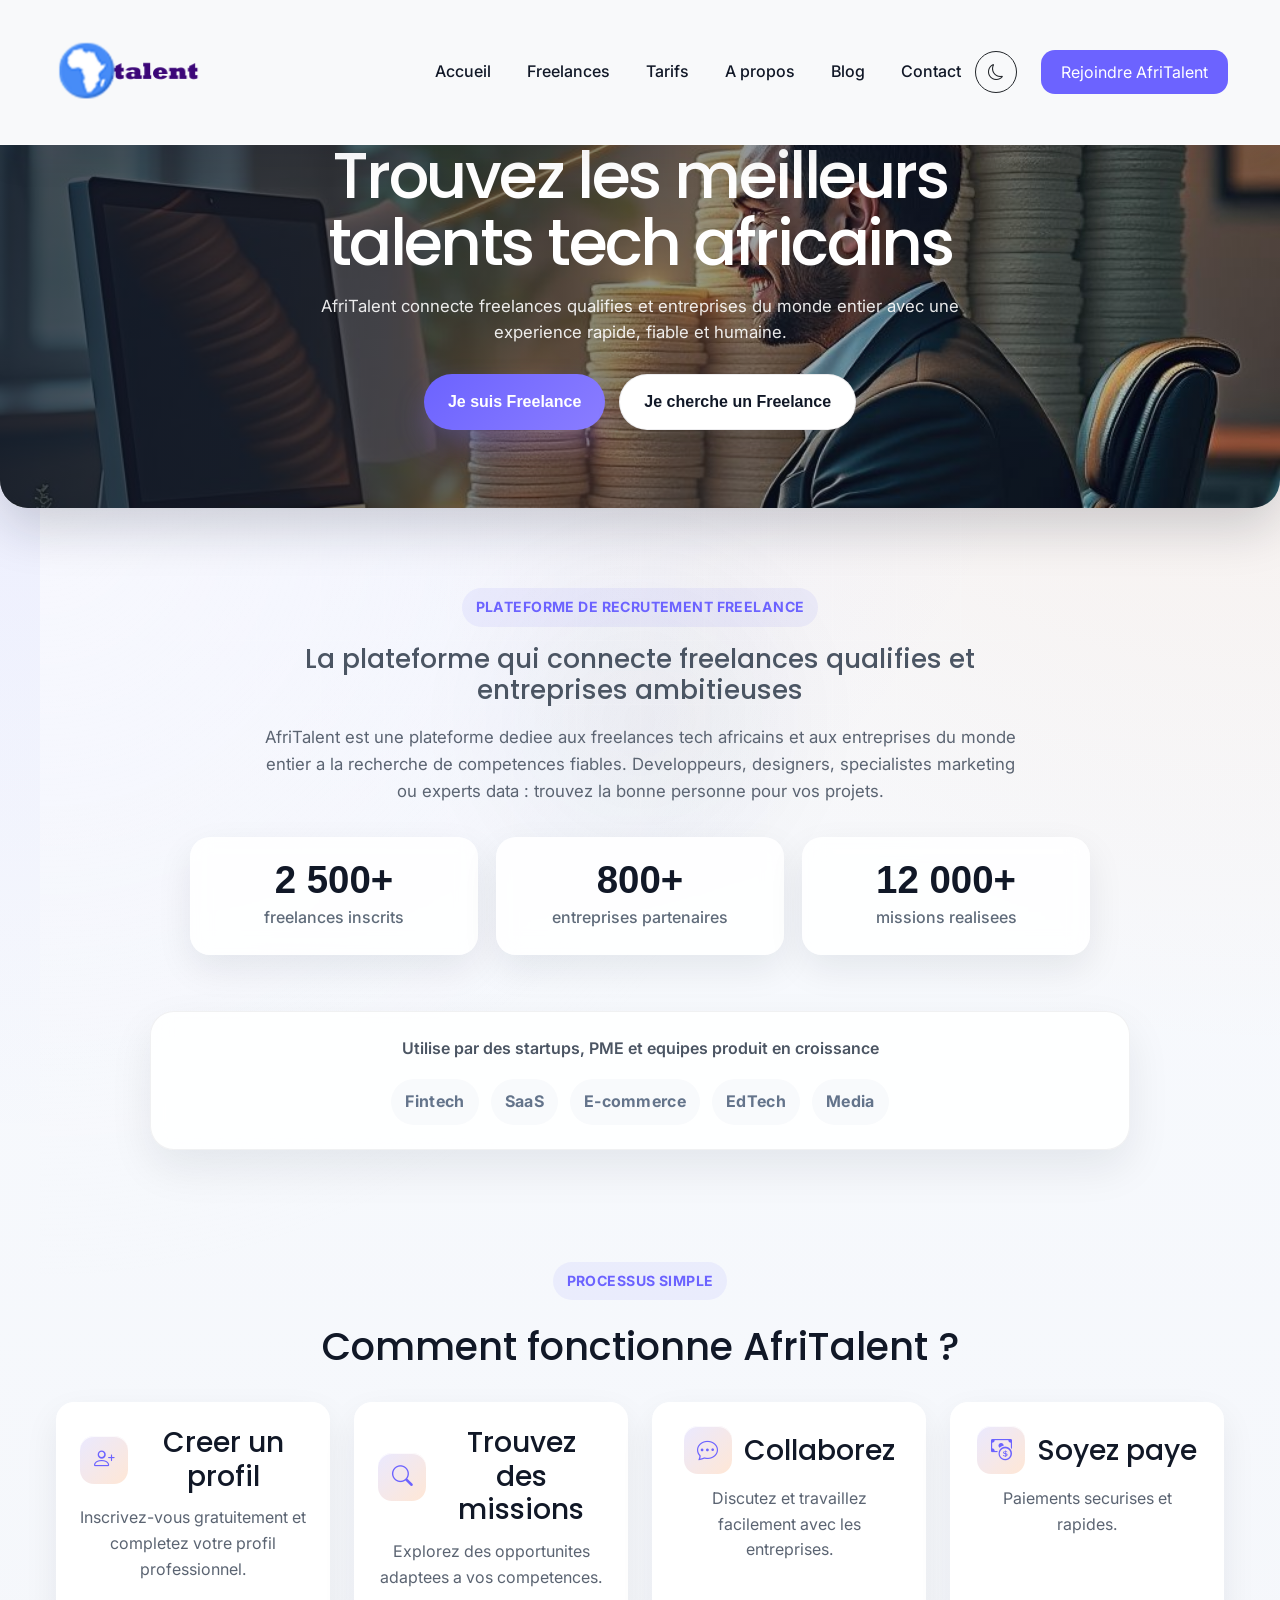
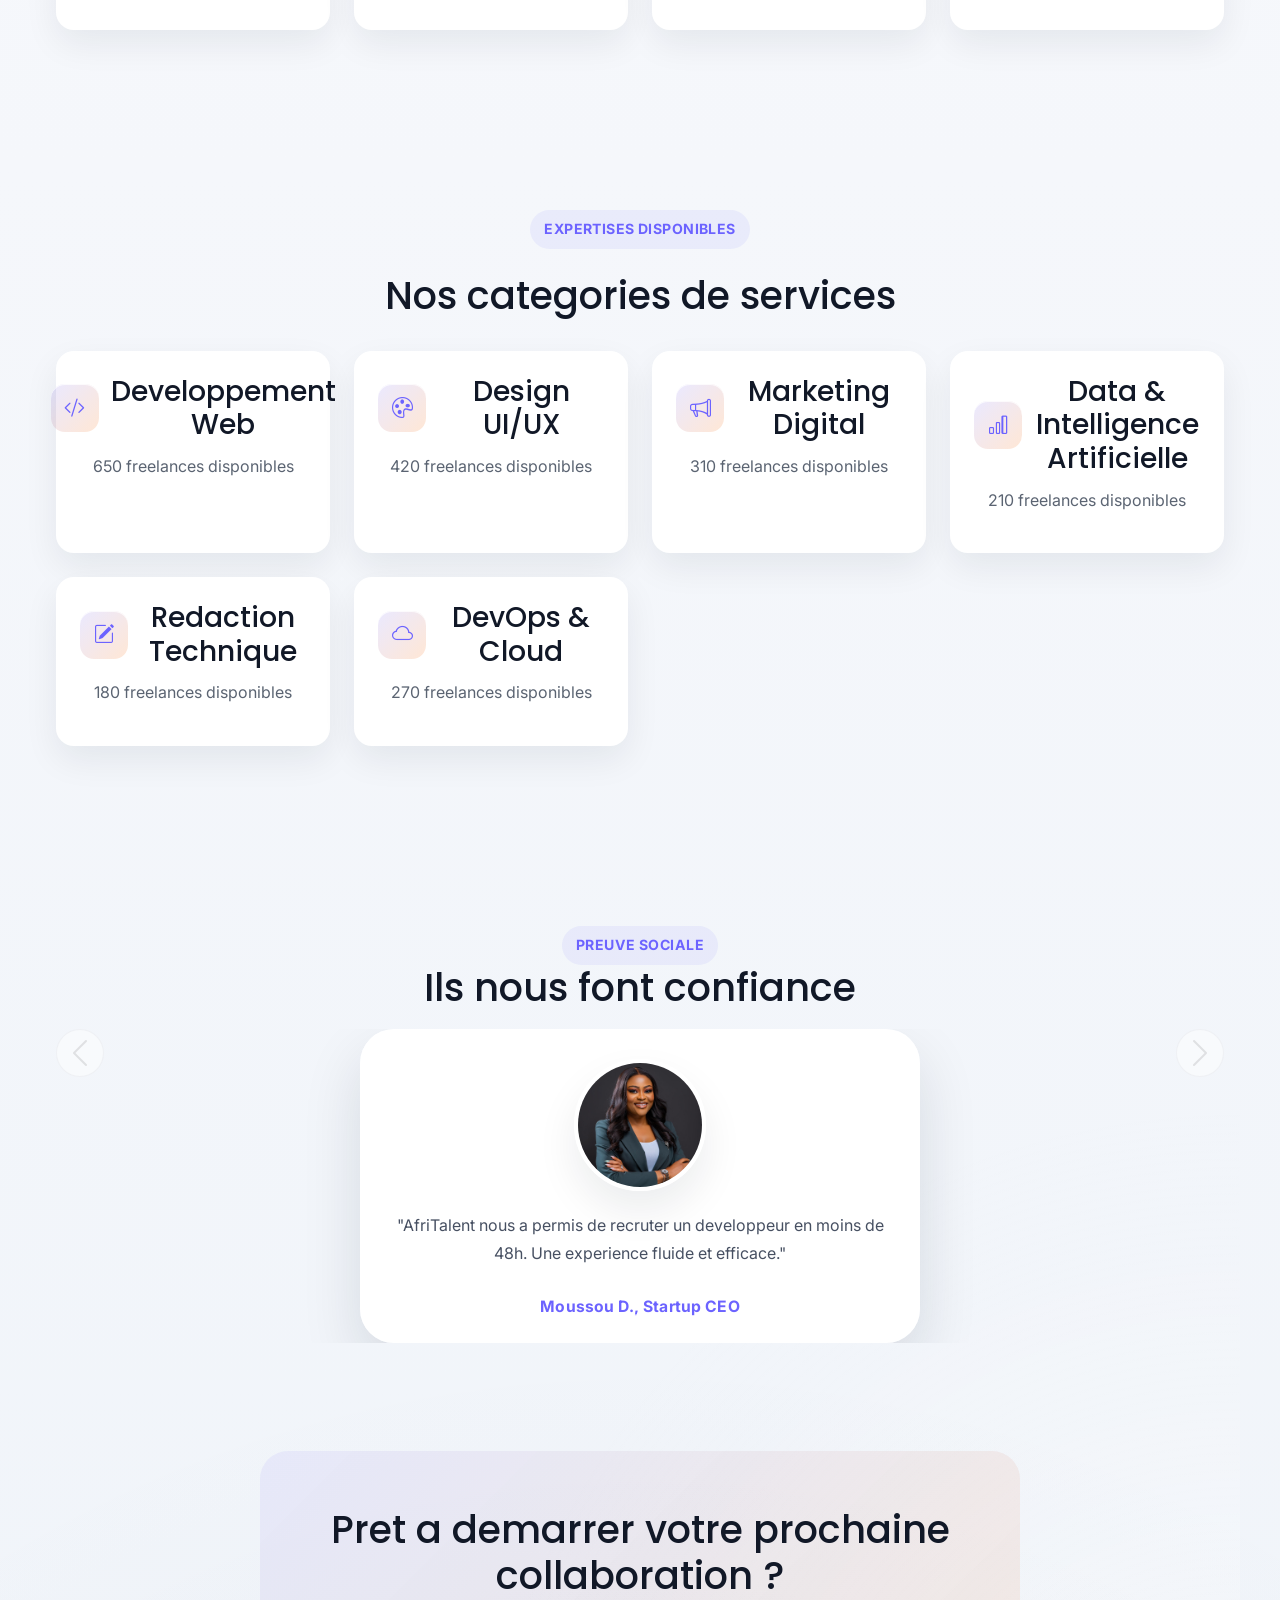
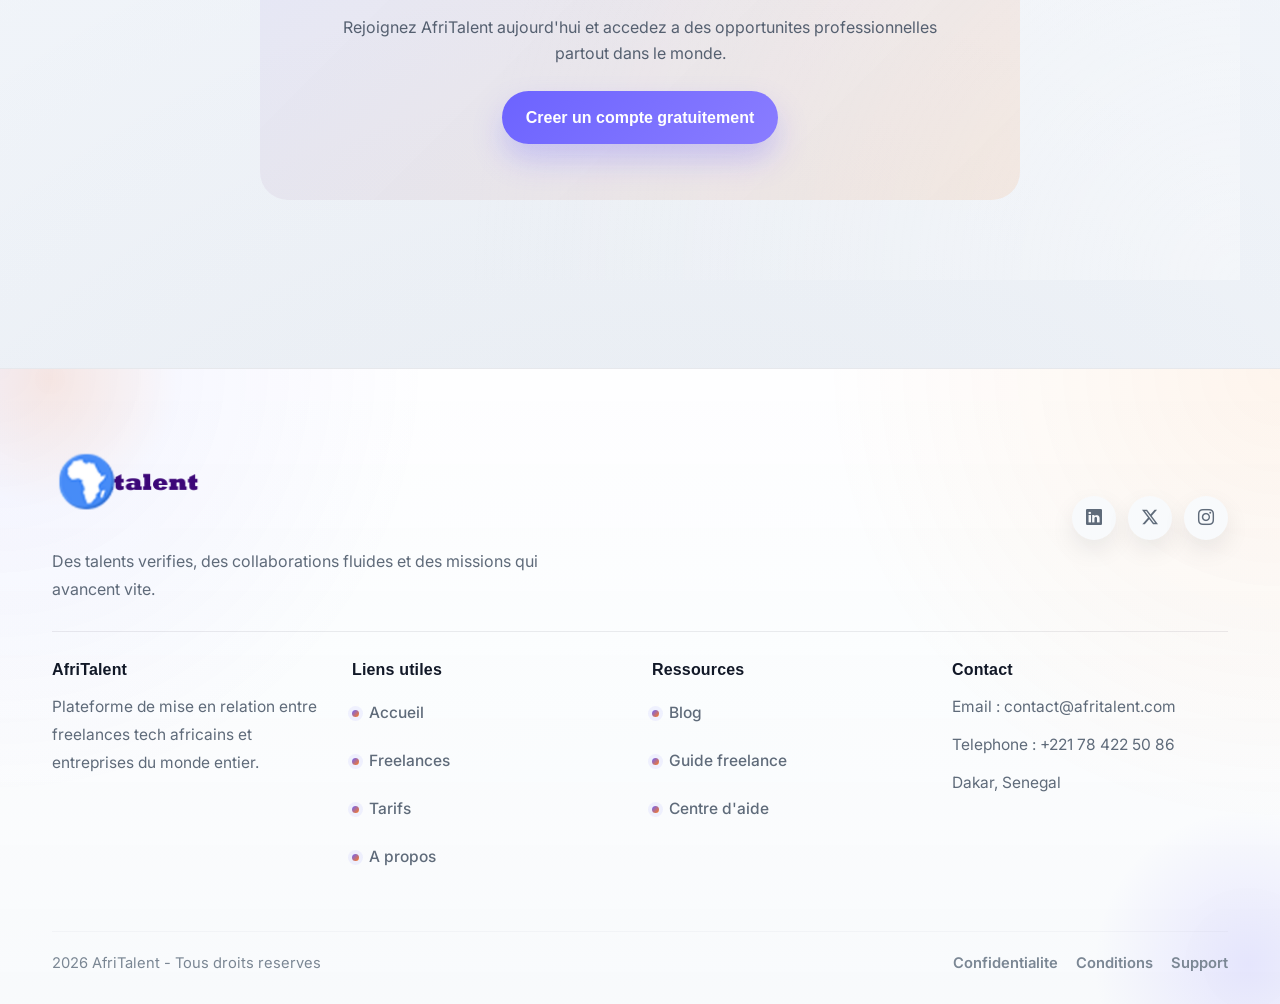
==== commit 5423a0da: "JS : dark mode avec localStorage, navbar dynamique au scroll" ====
--- a/index.html
+++ b/index.html
@@ -37,6 +37,17 @@
           <li class="nav-item"><a class="nav-link" href="blog.html">Blog</a></li>
           <li class="nav-item"><a class="nav-link" href="contact.html">Contact</a></li>
         </ul>
+   <div class="d-flex align-items-center gap-4">
+      <!-- Bouton Dark Mode -->
+      <button id="themeToggle" class="btn btn-outline-dark theme-toggle" type="button" aria-label="Activer le mode sombre" title="Mode sombre">
+        <i class="bi bi-moon"></i>
+      </button>
+      <!-- CTA -->
+      <a href="#" class="btn btn-primary btn-cta">
+        Rejoindre AfriTalent
+      </a>
+  </div>
+
       </div>
     </div>
   </nav>
@@ -46,7 +57,6 @@
     <img src="images/header.jpg" alt="Header Image" class="image-hero img-fluid w-100">
     <div class="superposition-hero">
       <div class="contenu-hero-superpose">
-        <span class="accroche-hero">Talents tech africains pour projets ambitieux</span>
         <h1>Trouvez les meilleurs talents tech africains</h1>
         <p>
           AfriTalent connecte freelances qualifies et entreprises du monde entier
@@ -169,47 +179,63 @@
   <section class="section-temoignages">
     <div class="etiquette-section">Preuve sociale</div>
     <h2>Ils nous font confiance</h2>
-    <!-- Grille Bootstrap responsive :
-         1 carte sur mobile, 2 sur tablette et 3 sur grand ecran. -->
-    <div class="row g-4 justify-content-center">
-      <div class="col-12 col-md-6 col-lg-4">
-        <blockquote class="carte-temoignage">
-          <img src="images/temoignage1.jpg" alt="Sarah M">
-          <div class="corps-carte">
-            <p>
-              "AfriTalent nous a permis de recruter un developpeur en moins de 48h.
-              Une experience fluide et efficace."
-            </p>
-            <footer>Sarah M., Startup CEO</footer>
-          </div>
-        </blockquote>
-      </div>
-
-      <div class="col-12 col-md-6 col-lg-4">
-        <blockquote class="carte-temoignage">
-          <img src="images/temoignage2.jpg" alt="Fatou D">
-          <div class="corps-carte">
-            <p>
-              "Grace a la plateforme, j'ai trouve des clients internationaux
-              et double mes revenus en 6 mois."
-            </p>
-            <footer>Fatou D., Developpeur Full-Stack</footer>
-          </div>
-        </blockquote>
-      </div>
-
-      <div class="col-12 col-md-6 col-lg-4">
-        <blockquote class="carte-temoignage">
-          <img src="images/temoignage3.jpg" alt="David L">
-          <div class="corps-carte">
-            <p>
-              "Un excellent vivier de talents qualifies. Nous collaborons desormais
-              regulierement avec plusieurs freelances."
-            </p>
-            <footer>David L., Responsable RH</footer>
-          </div>
-        </blockquote>
-      </div>
+
+    <div id="temoignagesCarousel" class="carousel slide" data-bs-ride="carousel">
+      <div class="carousel-indicators">
+        <button type="button" data-bs-target="#temoignagesCarousel" data-bs-slide-to="0" class="active" aria-current="true" aria-label="Témoignage 1"></button>
+        <button type="button" data-bs-target="#temoignagesCarousel" data-bs-slide-to="1" aria-label="Témoignage 2"></button>
+        <button type="button" data-bs-target="#temoignagesCarousel" data-bs-slide-to="2" aria-label="Témoignage 3"></button>
+      </div>
+
+      <div class="carousel-inner">
+        <div class="carousel-item active">
+          <blockquote class="carte-temoignage mx-auto">
+            <img src="images/temoignage1.jpg" alt="Sarah M">
+            <div class="corps-carte">
+              <p>
+                "AfriTalent nous a permis de recruter un developpeur en moins de 48h.
+                Une experience fluide et efficace."
+              </p>
+              <footer>Moussou D., Startup CEO</footer>
+            </div>
+          </blockquote>
+        </div>
+
+        <div class="carousel-item">
+          <blockquote class="carte-temoignage mx-auto">
+            <img src="images/temoignage2.jpg" alt="Fatou D">
+            <div class="corps-carte">
+              <p>
+                "Grace a la plateforme, j'ai trouve des clients internationaux
+                et double mes revenus en 6 mois."
+              </p>
+              <footer>Fatou G., Developpeur Full-Stack</footer>
+            </div>
+          </blockquote>
+        </div>
+
+        <div class="carousel-item">
+          <blockquote class="carte-temoignage mx-auto">
+            <img src="images/temoignage3.jpg" alt="David L">
+            <div class="corps-carte">
+              <p>
+                "Un excellent vivier de talents qualifies. Nous collaborons desormais
+                regulierement avec plusieurs freelances."
+              </p>
+              <footer>Mouhamed L., Responsable RH</footer>
+            </div>
+          </blockquote>
+        </div>
+      </div>
+
+      <button class="carousel-control-prev" type="button" data-bs-target="#temoignagesCarousel" data-bs-slide="prev">
+        <span class="carousel-control-prev-icon" aria-hidden="true"></span>
+        <span class="visually-hidden">Précédent</span>
+      </button>
+      <button class="carousel-control-next" type="button" data-bs-target="#temoignagesCarousel" data-bs-slide="next">
+        <span class="carousel-control-next-icon" aria-hidden="true"></span>
+        <span class="visually-hidden">Suivant</span>
+      </button>
     </div>
   </section>
 
@@ -262,7 +288,7 @@
       <div class="col-12 col-md-6 col-lg-3">
         <h4>Ressources</h4>
         <ul>
-          <li><a href="#">Blog</a></li>
+          <li><a href="blog.html">Blog</a></li>
           <li><a href="#">Guide freelance</a></li>
           <li><a href="#">Centre d'aide</a></li>
         </ul>
@@ -271,7 +297,7 @@
       <div class="col-12 col-md-6 col-lg-3">
         <h4>Contact</h4>
         <p>Email : contact@afritalent.com</p>
-        <p>Telephone : +221 77 000 00 00</p>
+        <p>Telephone : +221 78 422 50 86</p>
         <p>Dakar, Senegal</p>
       </div>
     </div>
@@ -287,8 +313,11 @@
     </div>
   </div>
 </footer>
-
 <!-- Scripts JavaScript necessaires au site -->
+<button id="backToTop" class="back-to-top" type="button" aria-label="Retour en haut" title="Retour en haut">
+  <i class="bi bi-arrow-up"></i>
+</button>
+
 <script src="js/main.js"></script>
 <script src="https://cdn.jsdelivr.net/npm/bootstrap@5.0.2/dist/js/bootstrap.bundle.min.js" integrity="sha384-MrcW6ZMFYlzcLA8Nl+NtUVF0sA7MsXsP1UyJoMp4YLEuNSfAP+JcXn/tWtIaxVXM" crossorigin="anonymous"></script>
 </body>
--- a/css/style.css
+++ b/css/style.css
@@ -1,1671 +1,1746 @@
-/* Importe les polices utilisees sur tout le site. */
 @import url('https://fonts.googleapis.com/css2?family=Poppins:wght@300;500;700&family=Inter:wght@300;400;500&display=swap');
 
-/* Variables globales:
-   ici on centralise les couleurs, polices et valeurs reutilisables.
-   Si tu modifies une variable ici, tout le site sera mis a jour. */
-:root {
-  /* Couleurs principales de la marque. */
-  --primary: #6C63FF;
-  --secondary: #FF7A18;
-  --dark: #111827;
-  --light: #F9FAFB;
-  --text: #374151;
-  --white: #ffffff;
-
-  /* Polices principales:
-     Poppins pour les titres, Inter pour le texte courant. */
-  --title-font: 'Poppins', sans-serif;
-  --body-font: 'Inter', sans-serif;
-
-  /* Valeurs utilitaires:
-     rayon de bordure et duree de transition. */
-  --radius: 14px;
-  --transition: 0.3s ease;
-}
-
-/* Reset de base:
-   on supprime les marges/paddings par defaut du navigateur
-   pour repartir sur une base propre. */
-* {
-  margin: 0;
-  padding: 0;
-  box-sizing: border-box;
-}
-
-/* Style global du body:
-   - police de base
-   - couleurs du texte
-   - fond premium compose de plusieurs degrades
-   - on evite le scroll horizontal parasite */
-body {
-  /* Police par defaut du site pour les textes courants. */
-  font-family: var(--body-font);
-  /* Couleur principale du texte. */
-  color: var(--text);
-  /* Fond multicouche:
-     chaque ligne ajoute un halo ou un degrade pour donner de la profondeur. */
-  background:
-    radial-gradient(circle at 0% 0%, rgba(108, 99, 255, 0.12), transparent 26%),
-    radial-gradient(circle at 100% 0%, rgba(255, 122, 24, 0.11), transparent 24%),
-    radial-gradient(circle at 50% 100%, rgba(17, 24, 39, 0.05), transparent 30%),
-    linear-gradient(180deg, #f8fbff 0%, #f5f7fb 42%, #eef3f9 100%);
-  /* Espace vertical entre les lignes de texte. */
-  line-height: 1.6;
-  /* Le body prend au moins toute la hauteur de l'ecran. */
-  min-height: 100vh;
-  /* Sert de base a certains pseudo-elements decoratifs. */
-  position: relative;
-  /* Coupe les debordements horizontaux. */
-  overflow-x: hidden;
-}
-
-/* Motif decoratif fixe au-dessus du fond:
-   cela ajoute une grille tres legere pour donner un effet plus haut de gamme. */
-body::before {
-  content: "";
-  position: fixed;
-  inset: 0;
-  pointer-events: none;
-  /* Deux gradients lineaires formes une grille tres legere. */
-  background-image:
-    linear-gradient(rgba(255, 255, 255, 0.35) 1px, transparent 1px),
-    linear-gradient(90deg, rgba(255, 255, 255, 0.35) 1px, transparent 1px);
-  /* Taille d'une "case" de la grille. */
-  background-size: 64px 64px;
-  /* Le mask rend la grille plus visible au centre qu'aux bords. */
-  mask-image: radial-gradient(circle at center, black 45%, transparent 95%);
-  opacity: 0.3;
-  z-index: -2;
-}
-
-/* Deuxieme couche decorative:
-   des halos flous colores qui enrichissent visuellement l'arriere-plan. */
-body::after {
-  content: "";
-  position: fixed;
-  inset: 0;
-  pointer-events: none;
-  background:
-    radial-gradient(circle at 20% 20%, rgba(108, 99, 255, 0.08), transparent 18%),
-    radial-gradient(circle at 80% 30%, rgba(255, 122, 24, 0.08), transparent 18%),
-    radial-gradient(circle at 50% 80%, rgba(17, 24, 39, 0.05), transparent 22%);
-  filter: blur(18px);
-  z-index: -3;
-}
-
-/* Tous les titres utilisent la police de titre et la couleur foncee. */
-h1, h2, h3, h4 {
-  font-family: var(--title-font);
-  color: var(--dark);
-}
-
-/* Espacement vertical par defaut entre les sections. */
-section {
-  padding: 80px 0;
-}
-
-/* Taille responsive des titres h2:
-   clamp() permet une taille qui s'adapte selon la largeur d'ecran. */
-h2 {
-  font-size: clamp(1.8rem, 3vw, 2.7rem);
-  margin-bottom: 18px;
-}
-
-/* Style de base des paragraphes. */
-p {
-  font-size: 1rem;
-  color: #5b6472;
-}
-
-/* Regle generique pour les images:
-   elles restent dans leur conteneur et deviennent des blocs. */
-img {
-  max-width: 100%;
-  display: block;
-
-}
-
-/* Conteneur principal du site:
-   limite la largeur maximale du contenu. */
-.container {
-  max-width: 1200px;
-}
-
-/* NAVBAR:
-   barre de navigation fixe en haut, effet glassmorphism, ombre et flou. */
-.navbar {
-  /* Fond semi-transparent pour l'effet glass. */
-  background: rgba(255, 255, 255, 0.82);
-  /* Espace vertical dans la barre. */
-  padding: 16px 0;
-  transition: var(--transition);
-  /* Fixe la navbar en haut pendant le scroll. */
-  position: fixed;
-  top: 0;
-  left: 0;
-  right: 0;
-  width: 100%;
-  z-index: 2;
-  /* Floute ce qu'il y a derriere. */
-  backdrop-filter: blur(16px);
-  border-bottom: 1px solid rgba(255, 255, 255, 0.45);
-  box-shadow: 0 14px 34px rgba(17, 24, 39, 0.07);
-}
-
-/* Ajoute un espace en haut de la page pour compenser la navbar fixe. */
-body {
-  padding-top: 88px;
-}
-
-/* Style du logo dans la navbar. */
-.navbar-brand {
-  font-family: var(--title-font);
-  font-weight: 700;
-  font-size: 24px;
-  color: var(--primary) !important;
-  display: inline-flex;
-  align-items: center;
-  padding: 6px 0;
-}
-
-/* Style des liens de navigation:
-   forme pill, bon alignement, animation douce au survol. */
-.nav-link {
-  /* Reference pour le trait anime ::after. */
-  position: relative;
-  /* Permet de centrer le texte comme dans un mini bouton. */
-  display: inline-flex;
-  align-items: center;
-  justify-content: center;
-  /* Zone de clic plus confortable. */
-  min-height: 42px;
-  padding: 8px 14px !important;
-  margin-left: 8px;
-  border-radius: 999px;
-  font-weight: 500;
-  color: var(--dark) !important;
-  transition: color var(--transition), background var(--transition), transform var(--transition);
-}
-
-/* Effet au survol d'un lien de navigation. */
-.nav-link:hover {
-  color: var(--primary) !important;
-  background: rgba(108, 99, 255, 0.08);
-  transform: translateY(-1px);
-}
-
-/* Petit trait decoratif anime sous chaque lien au hover. */
-.nav-link::after {
-  content: "";
-  position: absolute;
-  /* Le trait laisse un peu de marge a gauche et a droite. */
-  left: 14px;
-  right: 14px;
-  /* Place sous le texte. */
-  bottom: 6px;
-  /* Epaisseur du trait. */
-  height: 2px;
-  border-radius: 999px;
-  background: linear-gradient(90deg, var(--primary), var(--secondary));
-  /* Cache le trait au depart. */
-  transform: scaleX(0);
-  transform-origin: center;
-  transition: transform var(--transition);
-}
-
-/* Active le trait decoratif au survol. */
-.nav-link:hover::after {
-  transform: scaleX(1);
-}
-
-/* Style du bouton hamburger sur mobile. */
-.navbar-toggler {
-  border: 1px solid rgba(17, 24, 39, 0.08);
-  border-radius: 14px;
-  padding: 8px 10px;
-  background: rgba(255, 255, 255, 0.9);
-  box-shadow: 0 10px 24px rgba(17, 24, 39, 0.08);
-}
-
-/* Halo visible quand le bouton hamburger est focus. */
-.navbar-toggler:focus {
-  box-shadow: 0 0 0 0.2rem rgba(108, 99, 255, 0.15);
-}
-
-/* Ancien style bootstrap primaire,
-   encore utile si certains boutons utilisent .btn-primary. */
-.btn-primary {
-  background: var(--primary);
-  border: none;
-  padding: 10px 20px;
-  border-radius: var(--radius);
-  transition: var(--transition);
-}
-
-.btn-primary:hover {
-  background: var(--secondary);
-}
-/* Zone principale des pages:
-   on garde du padding et un pseudo-element decoratif tres leger. */
-main.container {
-  padding: 48px 16px 80px;
-  position: relative;
-}
-
-main.container::before {
-  content: "";
-  position: absolute;
-  inset: 0;
-  pointer-events: none;
-  background:
-    radial-gradient(circle at top left, rgba(255, 255, 255, 0.55), transparent 24%),
-    radial-gradient(circle at bottom right, rgba(255, 255, 255, 0.35), transparent 24%);
-  z-index: -1;
-}
-
-/* Le header hero sert de reference pour les elements en position relative/absolute. */
-.entete-hero {
-  position: relative;
-}
-
-/* Conteneur media du hero pour placer du texte par-dessus l'image. */
-.media-hero {
-  position: relative;
-}
-
-/* Intro juste sous le hero de la page d'accueil. */
-.section-hero {
-  padding-top: 32px;
-  padding-bottom: 96px;
-  text-align: center;
-  max-width: 900px;
-  margin: 0 auto;
-}
-
-/* Petit label de section:
-   sert a introduire une section avec un style plus editorial/premium. */
-.etiquette-section {
-  display: inline-flex;
-  align-items: center;
-  gap: 8px;
-  padding: 8px 14px;
-  border-radius: 999px;
-  background: rgba(108, 99, 255, 0.08);
-  color: var(--primary);
-  font-size: 0.88rem;
-  font-weight: 700;
-  letter-spacing: 0.03em;
-  text-transform: uppercase;
-  margin-bottom: 16px;
-}
-
-/* Sous-titre principal de la section hero. */
-.section-hero h2 {
-  max-width: 760px;
-  margin: 0 auto 18px;
-  font-size: clamp(1.15rem, 2.3vw, 1.65rem);
-  color: #4b5563;
-  font-weight: 500;
-}
-
-/* Cible seulement le premier paragraphe direct du hero-section. */
-.section-hero > p:first-of-type {
-  max-width: 760px;
-  margin: 0 auto;
-  font-size: 1.05rem;
-  color: #5b6472;
-}
-
-/* Groupe de boutons dans les sections hero. */
-.actions-hero {
-  display: flex;
-  flex-wrap: wrap;
-  gap: 14px;
-  margin: 28px 0 24px;
-  justify-content: center;
-}
-
-/* Base commune de tous les gros boutons CTA. */
-.bouton-hero {
-  border: none;
-  border-radius: 999px;
-  padding: 14px 24px;
-  font-weight: 700;
-  font-family: var(--title-font);
-  transition: transform var(--transition), box-shadow var(--transition), background var(--transition), color var(--transition);
-}
-
-/* Petit mouvement vertical au survol. */
-.bouton-hero:hover {
-  transform: translateY(-3px);
-}
-
-/* Animation d'entree des enfants du hero sur l'image de la page d'accueil. */
-.contenu-hero-superpose > * {
-  opacity: 0;
-  transform: translateY(22px);
-  animation: heroReveal 0.8s ease forwards;
-}
-
-/* On decale chaque element pour creer un effet d'apparition en cascade. */
-.contenu-hero-superpose > *:nth-child(1) {
-  animation-delay: 0.08s;
-}
-
-.contenu-hero-superpose > *:nth-child(2) {
-  animation-delay: 0.16s;
-}
-
-.contenu-hero-superpose > *:nth-child(3) {
-  animation-delay: 0.24s;
-}
-
-.contenu-hero-superpose > *:nth-child(4) {
-  animation-delay: 0.32s;
-}
-
-/* Meme logique d'animation pour les autres heroes de pages internes. */
-.contenu-hero-interne > * {
-  opacity: 0;
-  transform: translateY(20px);
-  animation: heroReveal 0.8s ease forwards;
-}
-
-/* Delais progressifs pour les blocs internes. */
-.contenu-hero-interne > *:nth-child(1) {
-  animation-delay: 0.08s;
-}
-
-.contenu-hero-interne > *:nth-child(2) {
-  animation-delay: 0.16s;
-}
-
-.contenu-hero-interne > *:nth-child(3) {
-  animation-delay: 0.24s;
-}
-
-/* Bouton principal:
-   couleur forte + ombre plus visible. */
-.bouton-hero-primaire {
-  background: linear-gradient(135deg, var(--primary), #8a7dff);
-  color: var(--white);
-  box-shadow: 0 16px 30px rgba(108, 99, 255, 0.28);
-}
-
-/* Renforce l'ombre au hover. */
-.bouton-hero-primaire:hover {
-  box-shadow: 0 22px 38px rgba(108, 99, 255, 0.34);
-}
-
-/* Bouton secondaire:
-   plus neutre, en blanc, pour creer une hierarchie avec le principal. */
-.bouton-hero-secondaire {
-  background: var(--white);
-  color: var(--dark);
-  border: 1px solid rgba(17, 24, 39, 0.08);
-  box-shadow: 0 12px 28px rgba(17, 24, 39, 0.08);
-}
-
-/* Hover du bouton secondaire:
-   leger rappel de la couleur secondaire. */
-.bouton-hero-secondaire:hover {
-  background: #fff7f0;
-  color: var(--secondary);
-  box-shadow: 0 18px 34px rgba(255, 122, 24, 0.16);
-}
-
-/* Cartes de chiffres/statistiques. */
-.statistiques-hero {
-  display: grid;
-  grid-template-columns: repeat(3, minmax(0, 1fr));
-  gap: 18px;
-  margin-top: 32px;
-}
-
-/* Carte individuelle d'une stat. */
-.carte-stat {
-  background: rgba(255, 255, 255, 0.88);
-  border-radius: 20px;
-  padding: 24px 18px;
-  box-shadow: 0 14px 36px rgba(17, 24, 39, 0.08);
-  backdrop-filter: blur(10px);
-}
-
-/* Valeur numerique de la statistique. */
-.carte-stat strong {
-  display: block;
-  margin-bottom: 6px;
-  color: var(--dark);
-  font-family: var(--title-font);
-  font-size: clamp(1.7rem, 3vw, 2.4rem);
-  line-height: 1;
-}
-
-/* Texte explicatif de la statistique. */
-.carte-stat span {
-  color: #5f6b7a;
-  font-weight: 500;
-}
-
-/* Grille responsive reutilisable pour les cartes. */
-.grille-cartes {
-  display: grid;
-  grid-template-columns: repeat(auto-fit, minmax(240px, 1fr));
-  gap: 24px;
-}
-
-/* Quand une section passe sur la grille Bootstrap,
-   on force les colonnes a prendre toute la hauteur disponible. */
-.row.g-4 > [class*="col-"] {
-  display: flex;
-}
-
-/* Les cartes placees dans les colonnes Bootstrap remplissent bien leur colonne. */
-.row.g-4 > [class*="col-"] > .carte-freelance,
-.row.g-4 > [class*="col-"] > .carte-blog,
-.row.g-4 > [class*="col-"] > .carte-temoignage,
-.row.g-4 > [class*="col-"] > .pricing-card {
-  width: 100%;
-  height: 100%;
-}
-
-/* Apparence commune des cartes de freelances, blog et temoignages. */
+:root{
+ --primary: #6C63FF;
+ --secondary: #FF7A18;
+ --dark: #111827;
+ --light: #F9FAFB;
+ --text: #374151;
+ --white: #ffffff;
+ --title-font: 'Poppins', sans-serif;
+ --body-font: 'Inter', sans-serif;
+ --radius: 14px;
+ --transition: 0.3s ease;
+}
+
+*{
+ margin: 0;
+ padding: 0;
+ box-sizing: border-box;
+}
+
+body{
+ font-family: var(--body-font);
+ color: var(--text);
+ background:
+ radial-gradient(circle at 0% 0%, rgba(108, 99, 255, 0.12), transparent 26%),
+ radial-gradient(circle at 100% 0%, rgba(255, 122, 24, 0.11), transparent 24%),
+ radial-gradient(circle at 50% 100%, rgba(17, 24, 39, 0.05), transparent 30%),
+ linear-gradient(180deg, #f8fbff 0%, #f5f7fb 42%, #eef3f9 100%);
+ line-height: 1.6;
+ min-height: 100vh;
+ position: relative;
+ overflow-x: hidden;
+ padding-top: 88px;
+}
+
+body::before{
+ content: "";
+ position: fixed;
+ inset: 0;
+ pointer-events: none;
+ background-image:
+ linear-gradient(rgba(255, 255, 255, 0.35) 1px, transparent 1px),
+ linear-gradient(90deg, rgba(255, 255, 255, 0.35) 1px, transparent 1px);
+ background-size: 64px 64px;
+ mask-image: radial-gradient(circle at center, black 45%, transparent 95%);
+ opacity: 0.3;
+ z-index: -2;
+}
+
+body::after{
+ content: "";
+ position: fixed;
+ inset: 0;
+ pointer-events: none;
+ background:
+ radial-gradient(circle at 20% 20%, rgba(108, 99, 255, 0.08), transparent 18%),
+ radial-gradient(circle at 80% 30%, rgba(255, 122, 24, 0.08), transparent 18%),
+ radial-gradient(circle at 50% 80%, rgba(17, 24, 39, 0.05), transparent 22%);
+ filter: blur(18px);
+ z-index: -3;
+}
+
+h1, h2, h3, h4{
+ font-family: var(--title-font);
+ color: var(--dark);
+}
+
+section{
+ padding: 80px 0;
+}
+
+h2{
+ font-size: clamp(1.8rem, 3vw, 2.7rem);
+ margin-bottom: 18px;
+}
+
+p{
+ font-size: 1rem;
+ color: #5b6472;
+}
+
+img{
+ max-width: 100%;
+ display: block;
+}
+
+.container{
+ max-width: 1200px;
+}
+
+.navbar{
+ background: rgba(255, 255, 255, 0.82);
+ padding: 16px 0;
+ transition: var(--transition);
+ position: fixed;
+ top: 0;
+ left: 0;
+ right: 0;
+ width: 100%;
+ z-index: 2;
+ backdrop-filter: blur(16px);
+ border-bottom: 1px solid rgba(255, 255, 255, 0.45);
+ box-shadow: 0 14px 34px rgba(17, 24, 39, 0.07);
+}
+
+.navbar.navbar-scrolled{
+ padding: 9px 0;
+ background: rgba(255, 255, 255, 0.96);
+ box-shadow: 0 18px 42px rgba(17, 24, 39, 0.15);
+}
+
+.navbar.navbar-scrolled .navbar-brand img{
+ width: 128px;
+}
+
+.navbar-brand{
+ font-family: var(--title-font);
+ font-weight: 700;
+ font-size: 24px;
+ color: var(--primary) !important;
+ display: inline-flex;
+ align-items: center;
+ padding: 6px 0;
+}
+
+.navbar-brand img{
+ transition: width var(--transition), transform var(--transition);
+}
+
+.nav-link{
+ position: relative;
+ display: inline-flex;
+ align-items: center;
+ justify-content: center;
+ min-height: 42px;
+ padding: 8px 14px !important;
+ margin-left: 8px;
+ border-radius: 999px;
+ font-weight: 500;
+ color: var(--dark) !important;
+ transition: color var(--transition), background var(--transition), transform var(--transition);
+}
+
+.nav-link:hover{
+ color: var(--primary) !important;
+ background: rgba(108, 99, 255, 0.08);
+ transform: translateY(-1px);
+}
+
+.nav-link::after{
+ content: "";
+ position: absolute;
+ left: 14px;
+ right: 14px;
+ bottom: 6px;
+ height: 2px;
+ border-radius: 999px;
+ background: linear-gradient(90deg, var(--primary), var(--secondary));
+ transform: scaleX(0);
+ transform-origin: center;
+ transition: transform var(--transition);
+}
+
+.nav-link:hover::after{
+ transform: scaleX(1);
+}
+
+.navbar-toggler{
+ border: 1px solid rgba(17, 24, 39, 0.08);
+ border-radius: 14px;
+ padding: 8px 10px;
+ background: rgba(255, 255, 255, 0.9);
+ box-shadow: 0 10px 24px rgba(17, 24, 39, 0.08);
+}
+
+.navbar-toggler:focus{
+ box-shadow: 0 0 0 0.2rem rgba(108, 99, 255, 0.15);
+}
+
+.theme-toggle{
+ display: inline-flex;
+ align-items: center;
+ justify-content: center;
+ width: 42px;
+ height: 42px;
+ border-radius: 999px;
+ padding: 0;
+}
+
+.back-to-top{
+ position: fixed;
+ right: 22px;
+ bottom: 22px;
+ width: 48px;
+ height: 48px;
+ border: none;
+ border-radius: 999px;
+ display: inline-flex;
+ align-items: center;
+ justify-content: center;
+ background: var(--primary);
+ color: var(--white);
+ box-shadow: 0 18px 36px rgba(17, 24, 39, 0.18);
+ opacity: 0;
+ visibility: hidden;
+ transform: translateY(14px);
+ transition: opacity var(--transition), visibility var(--transition), transform var(--transition), background var(--transition);
+ z-index: 10;
+}
+
+.back-to-top.is-visible{
+ opacity: 1;
+ visibility: visible;
+ transform: translateY(0);
+}
+
+.back-to-top:hover{
+ background: var(--secondary);
+ transform: translateY(-3px);
+}
+
+.btn-primary{
+ background: var(--primary);
+ border: none;
+ padding: 10px 20px;
+ border-radius: var(--radius);
+ transition: var(--transition);
+}
+
+.btn-primary:hover{
+ background: var(--secondary);
+}
+
+main.container{
+ padding: 48px 16px 80px;
+ position: relative;
+}
+
+main.container::before{
+ content: "";
+ position: absolute;
+ inset: 0;
+ pointer-events: none;
+ background:
+ radial-gradient(circle at top left, rgba(255, 255, 255, 0.55), transparent 24%),
+ radial-gradient(circle at bottom right, rgba(255, 255, 255, 0.35), transparent 24%);
+ z-index: -1;
+}
+
+.entete-hero{
+ position: relative;
+}
+
+.media-hero{
+ position: relative;
+}
+
+.section-hero{
+ padding-top: 32px;
+ padding-bottom: 96px;
+ text-align: center;
+ max-width: 900px;
+ margin: 0 auto;
+}
+
+.etiquette-section{
+ display: inline-flex;
+ align-items: center;
+ gap: 8px;
+ padding: 8px 14px;
+ border-radius: 999px;
+ background: rgba(108, 99, 255, 0.08);
+ color: var(--primary);
+ font-size: 0.88rem;
+ font-weight: 700;
+ letter-spacing: 0.03em;
+ text-transform: uppercase;
+ margin-bottom: 16px;
+}
+
+.section-hero h2{
+ max-width: 760px;
+ margin: 0 auto 18px;
+ font-size: clamp(1.15rem, 2.3vw, 1.65rem);
+ color: #4b5563;
+ font-weight: 500;
+}
+
+.section-hero > p:first-of-type{
+ max-width: 760px;
+ margin: 0 auto;
+ font-size: 1.05rem;
+ color: #5b6472;
+}
+
+.actions-hero{
+ display: flex;
+ flex-wrap: wrap;
+ gap: 14px;
+ margin: 28px 0 24px;
+ justify-content: center;
+}
+
+.bouton-hero{
+ border: none;
+ border-radius: 999px;
+ padding: 14px 24px;
+ font-weight: 700;
+ font-family: var(--title-font);
+ transition: transform var(--transition), box-shadow var(--transition), background var(--transition), color var(--transition);
+}
+
+.bouton-hero:hover{
+ transform: translateY(-3px);
+}
+
+.contenu-hero-superpose > *{
+ opacity: 0;
+ transform: translateY(22px);
+ animation: heroReveal 0.8s ease forwards;
+}
+
+
+.bouton-hero-primaire{
+ background: linear-gradient(135deg, var(--primary), #8a7dff);
+ color: var(--white);
+ box-shadow: 0 16px 30px rgba(108, 99, 255, 0.28);
+}
+
+.bouton-hero-primaire:hover{
+ box-shadow: 0 22px 38px rgba(108, 99, 255, 0.34);
+}
+
+.bouton-hero-secondaire{
+ background: var(--white);
+ color: var(--dark);
+ border: 1px solid rgba(17, 24, 39, 0.08);
+ box-shadow: 0 12px 28px rgba(17, 24, 39, 0.08);
+}
+
+.bouton-hero-secondaire:hover{
+ background: #fff7f0;
+ color: var(--secondary);
+ box-shadow: 0 18px 34px rgba(255, 122, 24, 0.16);
+}
+
+.statistiques-hero{
+ display: grid;
+ grid-template-columns: repeat(3, minmax(0, 1fr));
+ gap: 18px;
+ margin-top: 32px;
+}
+
+.carte-stat{
+ background: rgba(255, 255, 255, 0.88);
+ border-radius: 20px;
+ padding: 24px 18px;
+ box-shadow: 0 14px 36px rgba(17, 24, 39, 0.08);
+ backdrop-filter: blur(10px);
+}
+
+.carte-stat strong{
+ display: block;
+ margin-bottom: 6px;
+ color: var(--dark);
+ font-family: var(--title-font);
+ font-size: clamp(1.7rem, 3vw, 2.4rem);
+ line-height: 1;
+}
+
+.carte-stat span{
+ color: #5f6b7a;
+ font-weight: 500;
+}
+
+.grille-cartes{
+ display: grid;
+ grid-template-columns: repeat(auto-fit, minmax(240px, 1fr));
+ gap: 24px;
+}
+
+/* Cartes de contenu réutilisables : freelances, blog et témoignages */
 .carte-freelance,
 .carte-blog,
-.carte-temoignage {
-  background: rgba(255, 255, 255, 0.92);
-  border-radius: 20px;
-  overflow: hidden;
-  box-shadow: 0 18px 45px rgba(17, 24, 39, 0.08);
-  transition: transform var(--transition), box-shadow var(--transition);
-  backdrop-filter: blur(10px);
-}
-
-/* Effet de survol qui donne du relief aux cartes. */
+.carte-temoignage{
+ background: rgba(255, 255, 255, 0.92);
+ border-radius: 20px;
+ overflow: hidden;
+ box-shadow: 0 16px 32px rgba(17, 24, 39, 0.08);
+ transition: transform var(--transition), box-shadow var(--transition);
+ backdrop-filter: blur(10px);
+ height: 100%;
+}
+
+/* Effet hover léger pour relever la carte */
 .carte-freelance:hover,
 .carte-blog:hover,
-.carte-temoignage:hover {
-  transform: translateY(-6px);
-  box-shadow: 0 24px 55px rgba(17, 24, 39, 0.14);
-}
-
-/* Les images de cartes prennent toute la largeur et gardent un bon cadrage. */
+.carte-temoignage:hover{
+ transform: translateY(-5px);
+ box-shadow: 0 22px 46px rgba(17, 24, 39, 0.14);
+}
+
+/* Image plein largeur, recadrage plus naturel et hauteur fixe */
 .carte-freelance img,
 .carte-blog img,
-.carte-temoignage img {
-  width: 100%;
-  height: 240px;
-  object-fit: cover;
-  object-position: center;
-}
-
-/* Les temoignages gardent un leger recentrage du visage,
-   tout en conservant exactement la meme hauteur que les autres cartes. */
-.carte-temoignage img {
-  object-position: center 22%;
-}
-
-/* Image principale du hero sur la page d'accueil. */
-.image-hero {
-  height: 420px;
-  object-fit: cover;
-  border-bottom-left-radius: 28px;
-  border-bottom-right-radius: 28px;
-  box-shadow: 0 20px 50px rgba(17, 24, 39, 0.18);
-}
-
-/* Overlay sombre sur l'image du hero:
-   il sert surtout a rendre le texte blanc bien lisible. */
-.superposition-hero {
-  /* Se place au-dessus de l'image hero. */
-  position: absolute;
-  inset: 0;
-  /* Centre le bloc texte verticalement et horizontalement. */
-  display: flex;
-  align-items: center;
-  justify-content: center;
-  /* Evite que le texte colle aux bords sur petit ecran. */
-  padding: 32px 20px;
-  /* Degrade sombre pour rendre le texte bien lisible. */
-  background:
-    linear-gradient(90deg, rgba(17, 24, 39, 0.78) 0%, rgba(17, 24, 39, 0.5) 45%, rgba(17, 24, 39, 0.18) 100%);
-  border-bottom-left-radius: 28px;
-  border-bottom-right-radius: 28px;
-}
-
-/* Bloc qui contient le texte pose sur l'image. */
-.contenu-hero-superpose {
-  width: min(100%, 760px);
-  text-align: center;
-  color: var(--white);
-}
-
-/* Petit badge au-dessus du titre dans le hero. */
-.accroche-hero {
-  display: inline-block;
-  margin-bottom: 18px;
-  padding: 8px 14px;
-  border-radius: 999px;
-  background: rgba(255, 255, 255, 0.14);
-  color: #f9fafb;
-  font-size: 0.9rem;
-  font-weight: 600;
-  letter-spacing: 0.02em;
-  backdrop-filter: blur(6px);
-}
-
-/* Titre principal sur l'image hero. */
-.contenu-hero-superpose h1 {
-  color: var(--white);
-  font-size: clamp(2.3rem, 5vw, 4.35rem);
-  line-height: 1.05;
-  letter-spacing: -0.04em;
-  margin-bottom: 16px;
-}
-
-/* Paragraphe du hero sur image. */
-.contenu-hero-superpose p {
-  max-width: 640px;
-  margin: 0 auto;
-  color: rgba(255, 255, 255, 0.9);
-  font-size: 1.05rem;
-}
-
-/* Hero des pages internes:
-   fond plus leger que le hero image, mais visuellement premium. */
-.hero-interne {
-  padding: 64px 0 72px;
-  background:
-    radial-gradient(circle at top left, rgba(108, 99, 255, 0.14), transparent 30%),
-    radial-gradient(circle at top right, rgba(255, 122, 24, 0.14), transparent 32%),
-    linear-gradient(180deg, rgba(255, 255, 255, 0.88) 0%, rgba(247, 248, 252, 0.82) 100%);
-  backdrop-filter: blur(10px);
-}
-
-/* Contenu centre des pages internes. */
-.contenu-hero-interne {
-  max-width: 780px;
-  margin: 0 auto;
-  text-align: center;
-}
-
-/* Grand titre des pages internes. */
-.contenu-hero-interne h1 {
-  font-size: clamp(2.2rem, 5vw, 4rem);
-  line-height: 1.08;
-  letter-spacing: -0.03em;
-  margin-bottom: 16px;
-}
-
-/* Texte d'intro des pages internes. */
-.contenu-hero-interne p {
-  max-width: 680px;
-  margin: 0 auto;
-  font-size: 1.05rem;
-}
-
-/* Intro specifique a la page freelances:
-   ici on retire un peu d'espace en haut car le hero fait deja le travail visuel. */
-.directory-intro {
-  padding-top: 0;
-}
-
-/* Ces sections sont centrees pour garder une presentation plus editorial/premium. */
+.carte-temoignage img{
+ width: 100%;
+ height: 180px;
+ object-fit: cover;
+ object-position: center;
+ display: block;
+ border-top-left-radius: 20px;
+ border-top-right-radius: 20px;
+}
+
+.carte-blog img{
+ object-position: center 25%;
+}
+
+/* Repositionnement spécifique des images freelance pour mieux centrer les visages */
+.carte-freelance img{
+ object-position: center 30%;
+}
+
+/* Images de l'équipe dans la page a-propos : centrées par rapport au portrait */
+.about-team .carte-freelance img{
+ object-position: center 20%;
+}
+
+/* Cartes freelances et équipe avec style témoignage */
+.freelance-listing .carte-freelance,
+.about-team .carte-freelance{
+ background: rgba(255, 255, 255, 0.97);
+ border-radius: 34px;
+ box-shadow: 0 26px 60px rgba(17, 24, 39, 0.12);
+}
+
+.freelance-listing .carte-freelance img,
+.about-team .carte-freelance img{
+ width: 132px;
+ height: 132px;
+ object-fit: cover;
+ object-position: center;
+ border-radius: 50%;
+ margin: 24px auto 12px;
+ border: 4px solid rgba(255, 255, 255, 0.9);
+ box-shadow: 0 20px 40px rgba(17, 24, 39, 0.08);
+}
+
+.freelance-listing .carte-freelance .corps-carte,
+.about-team .carte-freelance .corps-carte{
+ padding: 24px 22px 28px;
+ text-align: center;
+}
+
+.freelance-listing .carte-freelance p,
+.about-team .carte-freelance p{
+ margin: 0 auto 12px;
+ max-width: 100%;
+ color: #5f6b7a;
+}
+
+.freelance-listing .carte-freelance button{
+ display: inline-flex;
+ align-items: center;
+ justify-content: center;
+ gap: 8px;
+ margin-top: 10px;
+ }
+
+/* Espace interne commun des contenus de carte */
+.carte-freelance .corps-carte,
+.carte-temoignage .corps-carte,
+.carte-blog .corps-carte{
+ padding: 18px;
+}
+
+.carte-blog .corps-carte{
+ display: flex;
+ flex-direction: column;
+ gap: 10px;
+ min-height: 230px;
+}
+
+.carte-blog .corps-carte a{
+ margin-top: auto;
+}
+
+/* Conteneur responsive pour la map Google */
+.map-responsive{
+ position: relative;
+ width: 100%;
+ overflow: hidden;
+ border-radius: 24px;
+ box-shadow: 0 18px 40px rgba(17, 24, 39, 0.12);
+ padding-top: 56.25%;
+ background: #f7f8fb;
+}
+
+.map-responsive iframe{
+ position: absolute;
+ inset: 0;
+ width: 100%;
+ height: 100%;
+ border: 0;
+ border-radius: 24px;
+}
+
+.image-hero{
+ height: 420px;
+ object-fit: cover;
+ border-bottom-left-radius: 28px;
+ border-bottom-right-radius: 28px;
+ box-shadow: 0 20px 50px rgba(17, 24, 39, 0.18);
+}
+
+.superposition-hero{
+ position: absolute;
+ inset: 0;
+ display: flex;
+ align-items: center;
+ justify-content: center;
+ padding: 32px 20px;
+ background:
+ linear-gradient(90deg, rgba(17, 24, 39, 0.78) 0%, rgba(17, 24, 39, 0.5) 45%, rgba(17, 24, 39, 0.18) 100%);
+ border-bottom-left-radius: 28px;
+ border-bottom-right-radius: 28px;
+}
+
+.contenu-hero-superpose{
+ width: min(100%, 760px);
+ text-align: center;
+ color: var(--white);
+}
+
+.accroche-hero{
+ display: inline-block;
+ margin-bottom: 18px;
+ padding: 8px 14px;
+ border-radius: 999px;
+ background: rgba(255, 255, 255, 0.14);
+ color: #f9fafb;
+ font-size: 0.9rem;
+ font-weight: 600;
+ letter-spacing: 0.02em;
+ backdrop-filter: blur(6px);
+}
+
+.contenu-hero-superpose h1{
+ color: var(--white);
+ font-size: clamp(2.3rem, 5vw, 4.35rem);
+ line-height: 1.05;
+ letter-spacing: -0.04em;
+ margin-bottom: 16px;
+}
+
+.contenu-hero-superpose p{
+ max-width: 640px;
+ margin: 0 auto;
+ color: rgba(255, 255, 255, 0.9);
+ font-size: 1.05rem;
+}
+
+.hero-interne{
+ padding: 64px 0 72px;
+ background:
+ radial-gradient(circle at top left, rgba(108, 99, 255, 0.14), transparent 30%),
+ radial-gradient(circle at top right, rgba(255, 122, 24, 0.14), transparent 32%),
+ linear-gradient(180deg, rgba(255, 255, 255, 0.88) 0%, rgba(247, 248, 252, 0.82) 100%);
+ backdrop-filter: blur(10px);
+}
+
+.contenu-hero-interne{
+ max-width: 780px;
+ margin: 0 auto;
+ text-align: center;
+}
+
+.contenu-hero-interne h1{
+ font-size: clamp(2.2rem, 5vw, 4rem);
+ line-height: 1.08;
+ letter-spacing: -0.03em;
+ margin-bottom: 16px;
+}
+
+.contenu-hero-interne p{
+ max-width: 680px;
+ margin: 0 auto;
+ font-size: 1.05rem;
+}
+
+.directory-intro{
+ padding-top: 0;
+}
+
 .search-panel,
 .filter-section,
-.freelance-listing {
-  text-align: center;
-}
-
-/* Bloc de recherche principal de la page freelances. */
-.search-panel {
-  max-width: 980px;
-  margin: 0 auto 20px;
-}
-
-/* Barre de recherche stylisee comme un panneau premium. */
-.search-bar {
-  /* Flex pour aligner champ de recherche et boutons de filtre. */
-  display: flex;
-  align-items: center;
-  justify-content: space-between;
-  gap: 18px;
-  /* Padding interne du panneau. */
-  padding: 18px;
-  /* Fond legerement transparent pour garder la coherence du design. */
-  background: rgba(255, 255, 255, 0.84);
-  border: 1px solid rgba(17, 24, 39, 0.06);
-  border-radius: 24px;
-  box-shadow: 0 16px 40px rgba(17, 24, 39, 0.08);
-  backdrop-filter: blur(12px);
-}
-
-/* Zone gauche de la recherche:
-   icone + input. */
-.search-field {
-  flex: 1;
-  display: flex;
-  align-items: center;
-  gap: 12px;
-  padding: 0 6px;
-}
-
-/* Icone dans le champ de recherche. */
-.search-field i {
-  color: var(--primary);
-  font-size: 1.1rem;
-}
-
-/* Input principal:
-   pas de bordure native pour garder un look plus propre. */
-.search-field input {
-  width: 100%;
-  border: none;
-  outline: none;
-  background: transparent;
-  color: var(--dark);
-  font-size: 1rem;
-}
-
-/* Conteneurs des boutons de tri / filtres. */
+.freelance-listing{
+ text-align: center;
+}
+
+.search-panel{
+ max-width: 980px;
+ margin: 0 auto 20px;
+}
+
+.search-bar{
+ display: flex;
+ align-items: center;
+ justify-content: space-between;
+ gap: 18px;
+ padding: 18px;
+ background: rgba(255, 255, 255, 0.84);
+ border: 1px solid rgba(17, 24, 39, 0.06);
+ border-radius: 24px;
+ box-shadow: 0 16px 40px rgba(17, 24, 39, 0.08);
+ backdrop-filter: blur(12px);
+}
+
+.search-field{
+ flex: 1;
+ display: flex;
+ align-items: center;
+ gap: 12px;
+ padding: 0 6px;
+}
+
+.search-field i{
+ color: var(--primary);
+ font-size: 1.1rem;
+}
+
+.search-field input{
+ width: 100%;
+ border: none;
+ outline: none;
+ background: transparent;
+ color: var(--dark);
+ font-size: 1rem;
+}
+
 .search-tools,
-.filter-chips {
-  display: flex;
-  flex-wrap: wrap;
-  gap: 12px;
-  justify-content: center;
-}
-
-/* Puces de filtres:
-   petits boutons pill reutilisables sur la page. */
-.filter-chip {
-  border: 1px solid rgba(17, 24, 39, 0.08);
-  border-radius: 999px;
-  padding: 12px 18px;
-  background: rgba(255, 255, 255, 0.86);
-  color: var(--dark);
-  font-weight: 600;
-  box-shadow: 0 12px 28px rgba(17, 24, 39, 0.06);
-  transition: transform var(--transition), box-shadow var(--transition), color var(--transition), background var(--transition);
-  backdrop-filter: blur(10px);
-}
-
-/* Petit espace entre l'icone et le texte du chip. */
-.filter-chip i {
-  margin-right: 8px;
-}
-
-/* Etat hover et actif d'un chip. */
+.filter-chips{
+ display: flex;
+ flex-wrap: wrap;
+ gap: 12px;
+ justify-content: center;
+}
+
+.filter-chip{
+ border: 1px solid rgba(17, 24, 39, 0.08);
+ border-radius: 999px;
+ padding: 12px 18px;
+ background: rgba(255, 255, 255, 0.86);
+ color: var(--dark);
+ font-weight: 600;
+ box-shadow: 0 12px 28px rgba(17, 24, 39, 0.06);
+ transition: transform var(--transition), box-shadow var(--transition), color var(--transition), background var(--transition);
+ backdrop-filter: blur(10px);
+}
+
+.filter-chip i{
+ margin-right: 8px;
+}
+
 .filter-chip:hover,
-.filter-chip.active {
-  transform: translateY(-2px);
-  background: linear-gradient(135deg, rgba(108, 99, 255, 0.12), rgba(255, 122, 24, 0.14));
-  color: var(--primary);
-  box-shadow: 0 16px 34px rgba(17, 24, 39, 0.1);
-}
-
-/* Espace sous la section des filtres. */
-.filter-section {
-  margin-bottom: 16px;
-}
-
-/* Ajustement du label de section dans le listing freelances. */
-.freelance-listing .etiquette-section {
-  margin-bottom: 10px;
-}
-
-/* Sections internes centrees sur plusieurs pages. */
+.filter-chip.active{
+ transform: translateY(-2px);
+ background: linear-gradient(135deg, rgba(108, 99, 255, 0.12), rgba(255, 122, 24, 0.14));
+ color: var(--primary);
+ box-shadow: 0 16px 34px rgba(17, 24, 39, 0.1);
+}
+
+.filter-section{
+ margin-bottom: 16px;
+}
+
+.freelance-listing .etiquette-section{
+ margin-bottom: 10px;
+}
+
+
+.directory-intro{
+ padding-top: 0;
+}
+
+.freelance-listing{
+ text-align: center;
+}
+
 .about-story,
 .about-team,
 .values-section,
-.about-stats,
-.blog-section,
-.pricing-section,
-.contact-section {
-  text-align: center;
-}
-
-/* Certaines sections ont aussi une largeur maitrisee pour eviter des lignes trop longues. */
-.about-story,
-.blog-section,
-.pricing-section {
-  max-width: 980px;
-  margin: 0 auto;
-}
-
-/* Les cartes de l'equipe doivent rester bien alignees,
-   meme si le contenu texte varie legerement d'une personne a l'autre. */
-.about-team .carte-freelance {
-  height: 100%;
-}
-
-.about-team .corps-carte {
-  min-height: 110px;
-  display: flex;
-  flex-direction: column;
-  justify-content: center;
-}
-
-/* Cadrage un peu plus haut pour mieux mettre les visages en valeur. */
-.about-team .carte-freelance img {
-  height: 260px;
-  object-position: center 18%;
-}
-
-/* Les cartes freelances de l'annuaire gardent une structure reguliere
-   pour que les profils restent bien alignes dans la grille. */
-.freelance-listing .carte-freelance {
-  height: 100%;
-}
-
-.freelance-listing .corps-carte {
-  min-height: 210px;
-  display: flex;
-  flex-direction: column;
-  justify-content: flex-start;
-}
-
-.freelance-listing .carte-freelance img {
-  height: 260px;
-  object-position: center 18%;
-}
-
-.freelance-listing .carte-freelance button {
-  margin-top: auto;
-  align-self: flex-start;
-}
-
-/* Petit espace au-dessus de la grille de valeurs. */
-.values-grid {
-  margin-top: 16px;
-}
-
-/* Cartes informatives reutilisables:
-   valeurs, tarifs, formulaire, bloc contact. */
+.about-stats{
+ text-align: center;
+}
+
+.about-story{
+ max-width: 980px;
+ margin: 0 auto;
+}
+
+.values-grid{
+ margin-top: 16px;
+}
+
+.blog-section{
+ text-align: center;
+ max-width: 980px;
+ margin: 0 auto;
+}
+
+
+.pricing-section{
+ text-align: center;
+ max-width: 980px;
+ margin: 0 auto;
+}
+.contact-section{
+ text-align: center;
+}
+
 .info-card,
 .pricing-card,
 .contact-form,
-.contact-info {
-  background: rgba(255, 255, 255, 0.9);
-  border-radius: 24px;
-  padding: 28px;
-  box-shadow: 0 18px 45px rgba(17, 24, 39, 0.08);
-  backdrop-filter: blur(10px);
-}
-
-/* Titre de certaines cartes avec espacement controle. */
+.contact-info{
+ background: rgba(255, 255, 255, 0.9);
+ border-radius: 24px;
+ padding: 28px;
+ box-shadow: 0 18px 45px rgba(17, 24, 39, 0.08);
+ backdrop-filter: blur(10px);
+}
+
 .info-card h3,
-.pricing-card h3 {
-  margin-bottom: 12px;
-}
-
-/* Les cartes de pricing doivent avoir la meme hauteur visuelle. */
-.pricing-grid {
-  align-items: stretch;
-}
-
-/* Texte des cartes tarifaires centre. */
-.pricing-card {
-  text-align: center;
-}
-
-/* Badge icone dans les cartes tarifs. */
-.pricing-badge {
-  width: 64px;
-  height: 64px;
-  margin: 0 auto 18px;
-  display: flex;
-  align-items: center;
-  justify-content: center;
-  border-radius: 20px;
-  background: linear-gradient(135deg, rgba(108, 99, 255, 0.14), rgba(255, 122, 24, 0.18));
-  color: var(--primary);
-  font-size: 1.5rem;
-}
-
-/* Prix mis en avant avec une typographie forte. */
-.pricing-price {
-  margin-bottom: 18px;
-  color: var(--dark);
-  font-family: var(--title-font);
-  font-size: 1.8rem;
-  font-weight: 700;
-}
-
-/* Liste d'avantages dans les cartes tarifs. */
-.pricing-card ul {
-  list-style: none;
-  padding: 0;
-  margin: 0 0 24px;
-  display: grid;
-  gap: 12px;
-}
-
-/* Les icones des listes de tarifs prennent la couleur secondaire. */
-.pricing-card li i {
-  margin-right: 10px;
-  color: var(--secondary);
-}
-
-/* Carte "mise en avant" pour le plan principal. */
-.pricing-card-featured {
-  border: 1px solid rgba(108, 99, 255, 0.18);
-  box-shadow: 0 24px 52px rgba(108, 99, 255, 0.12);
-}
-
-/* Mise en page a deux colonnes pour la page contact. */
-.contact-layout {
-  display: grid;
-  grid-template-columns: 0.95fr 1.05fr;
-  gap: 24px;
-  align-items: start;
-}
-
-/* Bloc d'information de contact aligne a gauche pour plus de lisibilite. */
-.contact-info {
-  text-align: left;
-}
-
-/* Liste verticale des points de contact. */
-.contact-points {
-  display: grid;
-  gap: 14px;
-  margin-top: 24px;
-}
-
-/* Supprime l'espace par defaut des paragraphes de contact. */
-.contact-points p {
-  margin: 0;
-}
-
-/* Couleur des icones dans le bloc contact. */
-.contact-points i {
-  color: var(--primary);
-  margin-right: 10px;
-}
-
-/* Formulaire de contact organise en grille verticale. */
-.contact-form {
-  display: grid;
-  gap: 12px;
-  text-align: left;
-}
-
-/* Labels plus lisibles dans le formulaire. */
-.contact-form label {
-  font-weight: 600;
-  color: var(--dark);
-}
-
-/* Champs du formulaire:
-   fond leger, bordure douce, coins arrondis. */
+.pricing-card h3{
+ margin-bottom: 12px;
+}
+
+.pricing-grid{
+ align-items: stretch;
+}
+
+.pricing-card{
+ text-align: center;
+}
+
+.pricing-badge{
+ width: 64px;
+ height: 64px;
+ margin: 0 auto 18px;
+ display: flex;
+ align-items: center;
+ justify-content: center;
+ border-radius: 20px;
+ background: linear-gradient(135deg, rgba(108, 99, 255, 0.14), rgba(255, 122, 24, 0.18));
+ color: var(--primary);
+ font-size: 1.5rem;
+}
+
+.pricing-price{
+ margin-bottom: 18px;
+ color: var(--dark);
+ font-family: var(--title-font);
+ font-size: 1.8rem;
+ font-weight: 700;
+}
+
+.pricing-card ul{
+ list-style: none;
+ padding: 0;
+ margin: 0 0 24px;
+ display: grid;
+ gap: 12px;
+}
+
+.pricing-card li i{
+ margin-right: 10px;
+ color: var(--secondary);
+}
+
+.pricing-card-featured{
+ border: 1px solid rgba(108, 99, 255, 0.18);
+ box-shadow: 0 24px 52px rgba(108, 99, 255, 0.12);
+}
+
+.contact-layout{
+ display: grid;
+ grid-template-columns: 0.95fr 1.05fr;
+ gap: 24px;
+ align-items: start;
+}
+
+.contact-info{
+ text-align: left;
+}
+
+.contact-points{
+ display: grid;
+ gap: 14px;
+ margin-top: 24px;
+}
+
+.contact-points p{
+ margin: 0;
+}
+
+.contact-points i{
+ color: var(--primary);
+ margin-right: 10px;
+}
+
+.contact-form{
+ display: grid;
+ gap: 12px;
+ text-align: left;
+}
+
+.contact-form label{
+ font-weight: 600;
+ color: var(--dark);
+}
+
 .contact-form input,
 .contact-form select,
-.contact-form textarea {
-  width: 100%;
-  border: 1px solid rgba(17, 24, 39, 0.1);
-  border-radius: 16px;
-  padding: 14px 16px;
-  outline: none;
-  background: #fbfcfe;
-}
-
-/* Zone de texte plus haute et redimensionnable verticalement. */
-.contact-form textarea {
-  min-height: 160px;
-  resize: vertical;
-}
-
-/* Le bouton du formulaire n'occupe pas toute la largeur sur desktop. */
-.contact-form .hero-btn {
-  width: auto;
-  justify-self: start;
-}
-
-/* Bandeau de confiance sous le hero. */
-.bandeau-confiance {
-  display: grid;
-  gap: 18px;
-  margin: -40px auto 32px;
-  padding: 24px 28px;
-  max-width: 980px;
-  background: rgba(255, 255, 255, 0.88);
-  border: 1px solid rgba(17, 24, 39, 0.06);
-  border-radius: 24px;
-  box-shadow: 0 18px 44px rgba(17, 24, 39, 0.08);
-  backdrop-filter: blur(10px);
-  text-align: center;
-}
-
-/* Phrase principale du bandeau. */
-.bandeau-confiance > span {
-  color: #4b5563;
-  font-weight: 600;
-}
-
-/* Alignement horizontal des "logos" textuels. */
-.logos-confiance {
-  display: flex;
-  flex-wrap: wrap;
-  justify-content: center;
-  gap: 12px;
-}
-
-/* Style visuel de chaque pastille/secteur. */
-.logos-confiance span {
-  padding: 10px 14px;
-  border-radius: 999px;
-  background: #f8fafc;
-  color: #64748b;
-  font-weight: 700;
-  letter-spacing: 0.02em;
-}
-
-/* Sections principales de la home centrees. */
+.contact-form textarea{
+ width: 100%;
+ border: 1px solid rgba(17, 24, 39, 0.1);
+ border-radius: 16px;
+ padding: 14px 16px;
+ outline: none;
+ background: #fbfcfe;
+}
+
+.contact-form textarea{
+ min-height: 160px;
+ resize: vertical;
+}
+
+.contact-form .hero-btn{
+ width: auto;
+ justify-self: start;
+}
+
+.bandeau-confiance{
+ display: grid;
+ gap: 18px;
+ margin: -40px auto 32px;
+ padding: 24px 28px;
+ max-width: 980px;
+ background: rgba(255, 255, 255, 0.88);
+ border: 1px solid rgba(17, 24, 39, 0.06);
+ border-radius: 24px;
+ box-shadow: 0 18px 44px rgba(17, 24, 39, 0.08);
+ backdrop-filter: blur(10px);
+ text-align: center;
+}
+
+.bandeau-confiance > span{
+ color: #4b5563;
+ font-weight: 600;
+}
+
+.logos-confiance{
+ display: flex;
+ flex-wrap: wrap;
+ justify-content: center;
+ gap: 12px;
+}
+
+.logos-confiance span{
+ padding: 10px 14px;
+ border-radius: 999px;
+ background: #f8fafc;
+ color: #64748b;
+ font-weight: 700;
+ letter-spacing: 0.02em;
+}
+
 .how-it-works,
 .categories,
 .section-temoignages,
-.section-cta {
-  text-align: center;
-}
-
-/* Marges entre sections pour donner plus d'air. */
-.how-it-works {
-  margin-bottom: 20px;
-}
-
-.categories {
-  margin-bottom: 20px;
-}
-
-.section-temoignages {
-  margin-bottom: 28px;
-}
-
-/* Cartes des sections "comment ca marche" et "categories". */
+.section-cta{
+ text-align: center;
+}
+
+.how-it-works{
+ margin-bottom: 20px;
+}
+
+.categories{
+ margin-bottom: 20px;
+}
+
+.section-temoignages{
+ margin-bottom: 28px;
+}
+
 .how-it-works article,
-.categories article {
-  background: var(--white);
-  border-radius: 18px;
-  padding: 24px;
-  box-shadow: 0 14px 35px rgba(17, 24, 39, 0.07);
-  transition: transform var(--transition), box-shadow var(--transition);
-}
-
-/* Relief au hover sur ces cartes. */
+.categories article{
+ background: var(--white);
+ border-radius: 18px;
+ padding: 24px;
+ box-shadow: 0 14px 35px rgba(17, 24, 39, 0.07);
+ transition: transform var(--transition), box-shadow var(--transition);
+}
+
 .how-it-works article:hover,
-.categories article:hover {
-  transform: translateY(-4px);
-  box-shadow: 0 20px 45px rgba(17, 24, 39, 0.12);
-}
-
-/* Mise en page des titres avec icones integrees. */
+.categories article:hover{
+ transform: translateY(-4px);
+ box-shadow: 0 20px 45px rgba(17, 24, 39, 0.12);
+}
+
 .how-it-works h3,
-.categories h3 {
-  display: flex;
-  align-items: center;
-  justify-content: center;
-  gap: 12px;
-  margin-bottom: 12px;
-}
-
-/* Style des icones dans ces sections:
-   pastille, taille, couleur, degrades. */
+.categories h3{
+ display: flex;
+ align-items: center;
+ justify-content: center;
+ gap: 12px;
+ margin-bottom: 12px;
+}
+
 .how-it-works i,
-.categories i {
-  width: 48px;
-  height: 48px;
-  display: inline-flex;
-  align-items: center;
-  justify-content: center;
-  border-radius: 14px;
-  background: linear-gradient(135deg, rgba(108, 99, 255, 0.14), rgba(255, 122, 24, 0.18));
-  color: var(--primary);
-  font-size: 1.3rem;
-  flex-shrink: 0;
-  box-shadow: inset 0 1px 0 rgba(255, 255, 255, 0.8);
-}
-
-/* Grille responsive de la section "comment ca marche". */
-.how-it-works {
-  display: grid;
-  grid-template-columns: repeat(auto-fit, minmax(220px, 1fr));
-  gap: 24px;
-}
-
-/* Le titre prend toute la largeur de la grille. */
-.how-it-works h2 {
-  grid-column: 1 / -1;
-  margin-bottom: 8px;
-}
-
-/* Meme chose pour les petits labels de section. */
+.categories i{
+ width: 48px;
+ height: 48px;
+ display: inline-flex;
+ align-items: center;
+ justify-content: center;
+ border-radius: 14px;
+ background: linear-gradient(135deg, rgba(108, 99, 255, 0.14), rgba(255, 122, 24, 0.18));
+ color: var(--primary);
+ font-size: 1.3rem;
+ flex-shrink: 0;
+ box-shadow: inset 0 1px 0 rgba(255, 255, 255, 0.8);
+}
+
+.how-it-works{
+ display: grid;
+ grid-template-columns: repeat(auto-fit, minmax(220px, 1fr));
+ gap: 24px;
+}
+
+.how-it-works h2{
+ grid-column: 1 / -1;
+ margin-bottom: 8px;
+}
+
 .how-it-works .etiquette-section,
 .categories .etiquette-section,
-.section-temoignages .etiquette-section {
-  grid-column: 1 / -1;
-  justify-self: center;
-  margin-bottom: 0;
-}
-
-/* Grille responsive de la section categories. */
-.categories {
-  display: grid;
-  grid-template-columns: repeat(auto-fit, minmax(240px, 1fr));
-  gap: 24px;
-}
-
-/* Le titre prend toute la largeur de la grille categories. */
-.categories h2 {
-  grid-column: 1 / -1;
-  margin-bottom: 8px;
-}
-
-/* Espace sous le titre des temoignages. */
-.testimonials-section h2 {
-  margin-bottom: 28px;
-}
-
-/* On annule la marge native du blockquote. */
-.carte-temoignage {
-  margin: 0;
-}
-
-/* Structure verticale du contenu texte dans un temoignage. */
-.carte-temoignage .corps-carte {
-  display: grid;
-  gap: 12px;
-}
-
-/* Supprime les marges parasites sur le texte des temoignages. */
-.carte-temoignage p {
-  margin: 0;
-}
-
-/* Auteur du temoignage mis en avant avec la couleur primaire. */
-.carte-temoignage footer {
-  color: var(--primary);
-  font-weight: 600;
-}
-
-/* Bloc final d'appel a l'action. */
-.section-cta {
-  max-width: 760px;
-  margin: 24px auto 0;
-  background: linear-gradient(135deg, rgba(108, 99, 255, 0.08), rgba(255, 122, 24, 0.1));
-  border-radius: 28px;
-  padding: 56px 28px;
-}
-
-/* Titre du CTA final. */
-.section-cta h2 {
-  font-size: clamp(1.9rem, 3vw, 2.7rem);
-  margin-bottom: 16px;
-}
-
-/* Paragraphe du CTA avec largeur limitee. */
-.section-cta p {
-  max-width: 620px;
-  margin: 0 auto 24px;
-  color: #556070;
-}
-
-/* Footer global:
-   fond travaille, halos decoratifs et structure premium. */
-.pied-site {
-  /* Espace entre le contenu principal et le footer. */
-  margin-top: 88px;
-  /* Padding haut/bas du footer. */
-  padding: 64px 0 28px;
-  /* Plusieurs couches pour un footer plus riche visuellement. */
-  background:
-    radial-gradient(circle at top left, rgba(108, 99, 255, 0.08), transparent 30%),
-    radial-gradient(circle at top right, rgba(255, 122, 24, 0.08), transparent 32%),
-    linear-gradient(180deg, rgba(255, 255, 255, 0.94) 0%, rgba(248, 250, 252, 0.98) 100%);
-  border-top: 1px solid rgba(17, 24, 39, 0.08);
-  /* Permet de positionner les halos decoratifs. */
-  position: relative;
-  overflow: hidden;
-}
-
-/* Halo decoratif en bas a droite. */
-.pied-site::before {
-  content: "";
-  position: absolute;
-  inset: auto -10% -120px auto;
-  width: 320px;
-  height: 320px;
-  border-radius: 50%;
-  background: radial-gradient(circle, rgba(108, 99, 255, 0.14), transparent 68%);
-  pointer-events: none;
-}
-
-/* Halo decoratif en haut a gauche. */
-.pied-site::after {
-  content: "";
-  position: absolute;
-  inset: -120px auto auto -80px;
-  width: 260px;
-  height: 260px;
-  border-radius: 50%;
-  background: radial-gradient(circle, rgba(255, 122, 24, 0.12), transparent 70%);
-  pointer-events: none;
-}
-
-/* Partie haute du footer:
-   logo, phrase de marque, reseaux sociaux. */
-.haut-pied {
-  display: flex;
-  align-items: center;
-  justify-content: space-between;
-  gap: 24px;
-  padding-bottom: 28px;
-  margin-bottom: 28px;
-  border-bottom: 1px solid rgba(17, 24, 39, 0.08);
-  position: relative;
-  z-index: 1;
-}
-
-/* Texte descriptif sous le logo du footer. */
-.marque-pied p {
-  max-width: 520px;
-  margin: 14px 0 0;
-  font-size: 1rem;
-  line-height: 1.75;
-  color: #516072;
-}
-
-/* Ligne d'icones sociales. */
-.reseaux-pied {
-  display: flex;
-  gap: 12px;
-}
-
-/* Boutons sociaux ronds. */
-.reseaux-pied a {
-  /* Taille fixe pour obtenir un cercle parfait. */
-  width: 44px;
-  height: 44px;
-  /* Centre parfaitement l'icone dedans. */
-  display: inline-flex;
-  align-items: center;
-  justify-content: center;
-  border-radius: 999px;
-  background: #f8fafc;
-  color: var(--dark);
-  box-shadow: 0 10px 24px rgba(17, 24, 39, 0.08);
-  transition: transform var(--transition), background var(--transition), color var(--transition), box-shadow var(--transition);
-}
-
-/* Hover des reseaux sociaux. */
-.reseaux-pied a:hover {
-  background: linear-gradient(135deg, var(--primary), var(--secondary));
-  color: var(--white);
-  transform: translateY(-3px);
-  box-shadow: 0 16px 30px rgba(108, 99, 255, 0.2);
-}
-
-/* Titre de colonne dans le footer. */
-.pied-site h4 {
-  margin-bottom: 14px;
-  font-size: 1rem;
-  font-weight: 700;
-  letter-spacing: 0.01em;
-  color: var(--dark);
-}
-
-/* Style texte/lien general du footer. */
+.section-temoignages .etiquette-section{
+ grid-column: 1 / -1;
+ justify-self: center;
+ margin-bottom: 0;
+}
+
+.categories{
+ display: grid;
+ grid-template-columns: repeat(auto-fit, minmax(240px, 1fr));
+ gap: 24px;
+}
+
+.categories h2{
+ grid-column: 1 / -1;
+ margin-bottom: 8px;
+}
+
+.testimonials-section h2{
+ margin-bottom: 28px;
+}
+
+.carte-temoignage{
+ margin: 0;
+}
+
+.carte-temoignage .corps-carte{
+ display: grid;
+ gap: 16px;
+ padding: 0;
+}
+
+.carte-temoignage p{
+ margin: 0 auto;
+ max-width: 520px;
+ font-size: 1rem;
+ line-height: 1.8;
+ color: #475062;
+}
+
+.carte-temoignage footer{
+ color: var(--primary);
+ font-weight: 700;
+ font-size: 0.98rem;
+ letter-spacing: 0.01em;
+}
+
+.section-temoignages .carte-temoignage{
+ max-width: 560px;
+ padding: 30px 26px 24px;
+ background: rgba(255, 255, 255, 0.97);
+ border-radius: 34px;
+ box-shadow: 0 26px 60px rgba(17, 24, 39, 0.12);
+}
+
+.section-temoignages .carte-temoignage img{
+ width: 132px;
+ height: 132px;
+ object-fit: cover;
+ object-position: center;
+ border-radius: 50%;
+ margin: 0 auto 20px;
+ border: 4px solid rgba(255, 255, 255, 0.9);
+ box-shadow: 0 20px 40px rgba(17, 24, 39, 0.08);
+}
+
+.section-temoignages .carousel-control-prev,
+.section-temoignages .carousel-control-next{
+ width: 48px;
+ height: 48px;
+ border-radius: 999px;
+ background: rgba(255, 255, 255, 0.92);
+ border: 1px solid rgba(17, 24, 39, 0.08);
+}
+
+.section-temoignages .carousel-control-prev-icon,
+.section-temoignages .carousel-control-next-icon{
+ filter: invert(0.2);
+}
+
+.section-cta{
+ max-width: 760px;
+ margin: 24px auto 0;
+ background: linear-gradient(135deg, rgba(108, 99, 255, 0.08), rgba(255, 122, 24, 0.1));
+ border-radius: 28px;
+ padding: 56px 28px;
+}
+
+.section-cta h2{
+ font-size: clamp(1.9rem, 3vw, 2.7rem);
+ margin-bottom: 16px;
+}
+
+.section-cta p{
+ max-width: 620px;
+ margin: 0 auto 24px;
+ color: #556070;
+}
+
+.pied-site{
+ margin-top: 88px;
+ padding: 64px 0 28px;
+ background:
+ radial-gradient(circle at top left, rgba(108, 99, 255, 0.08), transparent 30%),
+ radial-gradient(circle at top right, rgba(255, 122, 24, 0.08), transparent 32%),
+ linear-gradient(180deg, rgba(255, 255, 255, 0.94) 0%, rgba(248, 250, 252, 0.98) 100%);
+ border-top: 1px solid rgba(17, 24, 39, 0.08);
+ position: relative;
+ overflow: hidden;
+}
+
+.pied-site::before{
+ content: "";
+ position: absolute;
+ inset: auto -10% -120px auto;
+ width: 320px;
+ height: 320px;
+ border-radius: 50%;
+ background: radial-gradient(circle, rgba(108, 99, 255, 0.14), transparent 68%);
+ pointer-events: none;
+}
+
+.pied-site::after{
+ content: "";
+ position: absolute;
+ inset: -120px auto auto -80px;
+ width: 260px;
+ height: 260px;
+ border-radius: 50%;
+ background: radial-gradient(circle, rgba(255, 122, 24, 0.12), transparent 70%);
+ pointer-events: none;
+}
+
+.haut-pied{
+ display: flex;
+ align-items: center;
+ justify-content: space-between;
+ gap: 24px;
+ padding-bottom: 28px;
+ margin-bottom: 28px;
+ border-bottom: 1px solid rgba(17, 24, 39, 0.08);
+ position: relative;
+ z-index: 1;
+}
+
+.marque-pied p{
+ max-width: 520px;
+ margin: 14px 0 0;
+ font-size: 1rem;
+ line-height: 1.75;
+ color: #516072;
+}
+
+.reseaux-pied{
+ display: flex;
+ gap: 12px;
+}
+
+.reseaux-pied a{
+ width: 44px;
+ height: 44px;
+ display: inline-flex;
+ align-items: center;
+ justify-content: center;
+ border-radius: 999px;
+ background: #f8fafc;
+ color: var(--dark);
+ box-shadow: 0 10px 24px rgba(17, 24, 39, 0.08);
+ transition: transform var(--transition), background var(--transition), color var(--transition), box-shadow var(--transition);
+}
+
+.reseaux-pied a:hover{
+ background: linear-gradient(135deg, var(--primary), var(--secondary));
+ color: var(--white);
+ transform: translateY(-3px);
+ box-shadow: 0 16px 30px rgba(108, 99, 255, 0.2);
+}
+
+.pied-site h4{
+ margin-bottom: 14px;
+ font-size: 1rem;
+ font-weight: 700;
+ letter-spacing: 0.01em;
+ color: var(--dark);
+}
+
 .pied-site p,
 .pied-site li,
-.pied-site a {
-  color: #5f6b7a;
-  text-decoration: none;
-}
-
-/* Reglage fin sur le texte des colonnes du footer. */
+.pied-site a{
+ color: #5f6b7a;
+ text-decoration: none;
+}
+
 .pied-site .row p,
 .pied-site .row li,
-.pied-site .row a {
-  font-size: 0.97rem;
-  line-height: 1.8;
-}
-
-/* Espacement des paragraphes dans les colonnes. */
-.pied-site .row p {
-  margin-bottom: 10px;
-}
-
-/* Colonnes du footer au-dessus des effets decoratifs. */
-.pied-site .row > div {
-  margin-bottom: 18px;
-  position: relative;
-  z-index: 1;
-}
-
-/* Espace lateral des colonnes. */
-.pied-site .row > [class*="col-"] {
-  padding-right: 22px;
-}
-
-/* Colonnes 2 a 4 legerement decalees pour une meilleure respiration. */
-.pied-site .row > [class*="col-"]:not(:first-child) {
-  padding-left: 28px;
-}
-
-/* Fine ligne verticale entre colonnes du footer. */
-.pied-site .row > [class*="col-"]:not(:first-child)::before {
-  content: "";
-  position: absolute;
-  left: 0;
-  top: 6px;
-  bottom: 6px;
-  width: 1px;
-  background: linear-gradient(180deg, transparent, rgba(17, 24, 39, 0.08), transparent);
-}
-
-/* Liste du footer sans puce native. */
-.pied-site ul {
-  list-style: none;
-  padding-left: 0;
-  margin-bottom: 0;
-}
-
-/* Espacement entre liens verticaux du footer. */
-.pied-site li + li {
-  margin-top: 8px;
-}
-
-/* Les liens du footer sont alignes avec un petit point decoratif. */
-.pied-site ul li a {
-  display: inline-flex;
-  align-items: center;
-  gap: 10px;
-  padding: 6px 0;
-  font-weight: 500;
-}
-
-/* Petit point/decorateur devant chaque lien de liste. */
-.pied-site ul li a::before {
-  content: "";
-  width: 7px;
-  height: 7px;
-  border-radius: 999px;
-  background: linear-gradient(135deg, var(--primary), var(--secondary));
-  box-shadow: 0 0 0 4px rgba(108, 99, 255, 0.08);
-  transition: transform var(--transition), box-shadow var(--transition);
-}
-
-/* Animation du point au hover. */
-.pied-site ul li a:hover::before {
-  transform: scale(1.15);
-  box-shadow: 0 0 0 6px rgba(108, 99, 255, 0.12);
-}
-
-/* Hover general des liens du footer. */
-.pied-site a:hover {
-  color: var(--primary);
-}
-
-/* Les lignes de contact a droite ressemblent a de petits badges informatifs. */
-.pied-site .row > [class*="col-"]:last-child p {
-  /* Aligne icone et texte sur une meme ligne. */
-  display: flex;
-  align-items: center;
-  gap: 12px;
-  /* Aspect petit badge/panneau. */
-  padding: 10px 12px;
-  margin-bottom: 10px;
-  border-radius: 16px;
-  background: rgba(255, 255, 255, 0.65);
-  box-shadow: inset 0 1px 0 rgba(255, 255, 255, 0.75);
-}
-
-/* Zone icone au debut de chaque ligne de contact. */
-.pied-site .row > [class*="col-"]:last-child p::before {
-  display: inline-flex;
-  align-items: center;
-  justify-content: center;
-  width: 34px;
-  height: 34px;
-  border-radius: 12px;
-  background: linear-gradient(135deg, rgba(108, 99, 255, 0.14), rgba(255, 122, 24, 0.16));
-  color: var(--primary);
-  font-family: "bootstrap-icons";
-  font-size: 0.95rem;
-  flex-shrink: 0;
-}
-
-/* Icône email. */
-.pied-site .row > [class*="col-"]:last-child p:nth-of-type(1)::before {
-  content: "\f32f";
-}
-
-/* Icône téléphone. */
-.pied-site .row > [class*="col-"]:last-child p:nth-of-type(2)::before {
-  content: "\f5c1";
-}
-
-/* Icône localisation. */
-.pied-site .row > [class*="col-"]:last-child p:nth-of-type(3)::before {
-  content: "\f3e8";
-}
-
-/* Ligne de separation avant le bas de footer. */
-.pied-site hr {
-  margin: 36px 0 20px;
-  color: rgba(17, 24, 39, 0.1);
-}
-
-/* Bas du footer:
-   copyright a gauche, liens legaux a droite. */
-.bas-pied {
-  display: flex;
-  align-items: center;
-  justify-content: space-between;
-  gap: 16px;
-  flex-wrap: wrap;
-  position: relative;
-  z-index: 1;
-}
-
-/* Texte discret de copyright. */
-.bas-pied p {
-  margin: 0;
-  font-size: 0.92rem;
-  color: #7b8794;
-}
-
-/* Groupe de liens legaux. */
-.liens-bas-pied {
-  display: flex;
-  flex-wrap: wrap;
-  gap: 18px;
-}
-
-/* Style des liens legaux. */
-.liens-bas-pied a {
-  font-size: 0.92rem;
-  font-weight: 600;
-  color: #7b8794;
-  position: relative;
-}
-
-/* Petit underline anime au hover. */
-.liens-bas-pied a::after {
-  content: "";
-  position: absolute;
-  left: 0;
-  right: 0;
-  bottom: -4px;
-  height: 1px;
-  background: currentColor;
-  opacity: 0;
-  transform: scaleX(0.6);
-  transition: opacity var(--transition), transform var(--transition);
-}
-
-/* Active le underline des liens legaux au hover. */
-.liens-bas-pied a:hover::after {
-  opacity: 1;
-  transform: scaleX(1);
-}
-
-/* Padding interne standard des contenus de cartes. */
-.corps-carte {
-  padding: 22px;
-}
-
-/* Titre dans le corps d'une carte. */
-.corps-carte h3 {
-  margin-bottom: 10px;
-  font-size: 1.2rem;
-}
-
-/* Espacement entre paragraphes d'une carte. */
-.corps-carte p {
-  margin-bottom: 10px;
-}
-
-/* Couleur des icones a l'interieur des cartes. */
-.corps-carte i {
-  color: var(--secondary);
-  margin-right: 8px;
-}
-
-/* Espace avant les liens/boutons en fin de carte. */
+.pied-site .row a{
+ font-size: 0.97rem;
+ line-height: 1.8;
+}
+
+.pied-site .row p{
+ margin-bottom: 10px;
+}
+
+.pied-site .row > div{
+ margin-bottom: 18px;
+ position: relative;
+ z-index: 1;
+}
+
+.pied-site .col-md-3{
+ padding-right: 22px;
+}
+
+.pied-site .col-md-3:not(:first-child){
+ padding-left: 28px;
+}
+
+.pied-site .col-md-3:not(:first-child)::before{
+ content: "";
+ position: absolute;
+ left: 0;
+ top: 6px;
+ bottom: 6px;
+ width: 1px;
+ background: linear-gradient(180deg, transparent, rgba(17, 24, 39, 0.08), transparent);
+}
+
+.pied-site ul{
+ list-style: none;
+ padding-left: 0;
+ margin-bottom: 0;
+}
+
+.pied-site li + li{
+ margin-top: 8px;
+}
+
+.pied-site ul li a{
+ display: inline-flex;
+ align-items: center;
+ gap: 10px;
+ padding: 6px 0;
+ font-weight: 500;
+}
+
+.pied-site ul li a::before{
+ content: "";
+ width: 7px;
+ height: 7px;
+ border-radius: 999px;
+ background: linear-gradient(135deg, var(--primary), var(--secondary));
+ box-shadow: 0 0 0 4px rgba(108, 99, 255, 0.08);
+ transition: transform var(--transition), box-shadow var(--transition);
+}
+
+.pied-site ul li a:hover::before{
+ transform: scale(1.15);
+ box-shadow: 0 0 0 6px rgba(108, 99, 255, 0.12);
+}
+
+.pied-site a:hover{
+ color: var(--primary);
+}
+
+.pied-site .col-md-3:last-child p{
+ display: flex;
+ align-items: center;
+ gap: 12px;
+ padding: 10px 12px;
+ margin-bottom: 10px;
+ border-radius: 16px;
+ background: rgba(255, 255, 255, 0.65);
+ box-shadow: inset 0 1px 0 rgba(255, 255, 255, 0.75);
+}
+
+.pied-site .col-md-3:last-child p::before{
+ display: inline-flex;
+ align-items: center;
+ justify-content: center;
+ width: 34px;
+ height: 34px;
+ border-radius: 12px;
+ background: linear-gradient(135deg, rgba(108, 99, 255, 0.14), rgba(255, 122, 24, 0.16));
+ color: var(--primary);
+ font-family: "bootstrap-icons";
+ font-size: 0.95rem;
+ flex-shrink: 0;
+}
+
+
+.pied-site hr{
+ margin: 36px 0 20px;
+ color: rgba(17, 24, 39, 0.1);
+}
+
+.bas-pied{
+ display: flex;
+ align-items: center;
+ justify-content: space-between;
+ gap: 16px;
+ flex-wrap: wrap;
+ position: relative;
+ z-index: 1;
+}
+
+.bas-pied p{
+ margin: 0;
+ font-size: 0.92rem;
+ color: #7b8794;
+}
+
+.liens-bas-pied{
+ display: flex;
+ flex-wrap: wrap;
+ gap: 18px;
+}
+
+.liens-bas-pied a{
+ font-size: 0.92rem;
+ font-weight: 600;
+ color: #7b8794;
+ position: relative;
+}
+
+.liens-bas-pied a::after{
+ content: "";
+ position: absolute;
+ left: 0;
+ right: 0;
+ bottom: -4px;
+ height: 1px;
+ background: currentColor;
+ opacity: 0;
+ transform: scaleX(0.6);
+ transition: opacity var(--transition), transform var(--transition);
+}
+
+.liens-bas-pied a:hover::after{
+ opacity: 1;
+ transform: scaleX(1);
+}
+
+.corps-carte{
+ padding: 22px;
+}
+
+.corps-carte h3{
+ margin-bottom: 10px;
+ font-size: 1.2rem;
+}
+
+.corps-carte p{
+ margin-bottom: 10px;
+}
+
+.corps-carte i{
+ color: var(--secondary);
+ margin-right: 8px;
+}
+
 .corps-carte a,
-.corps-carte button {
-  margin-top: 10px;
-}
-
-/* Style des liens textes dans les cartes. */
-.corps-carte a {
-  color: var(--primary);
-  font-weight: 600;
-  text-decoration: none;
-}
-
-/* Hover des liens de cartes. */
-.corps-carte a:hover {
-  color: var(--secondary);
-}
-
-/* Bouton de contact dans les cartes freelances. */
-.carte-freelance button {
-  border: none;
-  border-radius: 999px;
-  padding: 10px 18px;
-  background: var(--primary);
-  color: var(--white);
-  font-weight: 600;
-}
-
-/* Hover du bouton de carte freelance. */
-.carte-freelance button:hover {
-  background: var(--secondary);
-}
-
-/* Etat initial des elements animes au scroll:
-   invisibles + legerement decales. */
-[data-reveal] {
-  /* L'element commence cache... */
-  opacity: 0;
-  /* ...et legerement plus bas que sa position finale. */
-  transform: translateY(26px);
-  /* Transition douce lorsque la classe is-visible sera ajoutee. */
-  transition: opacity 0.7s ease, transform 0.7s ease;
-  /* Optimisation des performances d'animation. */
-  will-change: opacity, transform;
-}
-
-/* Etat visible quand l'element entre dans le viewport. */
-[data-reveal].is-visible {
-  opacity: 1;
-  transform: translateY(0);
-}
-
-/* Variantes d'animation laterale. */
-[data-reveal="left"] {
-  transform: translateX(-28px);
-}
-
-[data-reveal="right"] {
-  transform: translateX(28px);
-}
-
-/* Etat final des animations laterales. */
-[data-reveal="left"].is-visible,
-[data-reveal="right"].is-visible {
-  transform: translateX(0);
-}
-
-/* Animation utilisee dans les heroes. */
-@keyframes heroReveal {
-  from {
-    opacity: 0;
-    transform: translateY(22px);
-  }
-  to {
-    opacity: 1;
-    transform: translateY(0);
-  }
-}
-
-/* Responsive desktop large :
-   on donne un peu plus d'air aux sections sur les grands ecrans. */
-@media (min-width: 1200px) {
-  main.container {
-    padding-left: 24px;
-    padding-right: 24px;
-  }
-
-  .section-cta {
-    padding-left: 40px;
-    padding-right: 40px;
-  }
-}
-
-/* Responsive tablette :
-   on commence a compacter les espaces et a simplifier les mises en page. */
-@media (max-width: 991.98px) {
-  body {
-    padding-top: 82px;
-  }
-
-  .navbar {
-    padding: 12px 0;
-  }
-
-  /* Le menu replie doit rester lisible et bien se detacher du hero. */
-  .navbar-collapse {
-    margin-top: 14px;
-    padding: 14px;
-    border-radius: 18px;
-    background: rgba(255, 255, 255, 0.96);
-    box-shadow: 0 14px 34px rgba(17, 24, 39, 0.08);
-  }
-
-  .nav-link {
-    width: 100%;
-    justify-content: flex-start;
-    margin-left: 0;
-    margin-bottom: 6px;
-  }
-
-  .image-hero {
-    height: 360px;
-  }
-
-  .contenu-hero-superpose h1,
-  .contenu-hero-interne h1 {
-    line-height: 1.1;
-  }
-
-  .statistiques-hero {
-    grid-template-columns: repeat(2, minmax(0, 1fr));
-  }
-
-  .search-bar,
-  .contact-layout,
-  .haut-pied,
-  .bas-pied {
-    grid-template-columns: 1fr;
-    flex-direction: column;
-  }
-
-  .search-bar {
-    align-items: stretch;
-  }
-
-  .search-tools {
-    justify-content: stretch;
-  }
-
-  .search-tools .filter-chip {
-    flex: 1 1 auto;
-  }
-
-  .pied-site .col-12.col-md-6.col-lg-3 {
-    padding-left: 12px;
-    padding-right: 12px;
-  }
-
-  .pied-site .col-12.col-md-6.col-lg-3:not(:first-child) {
-    padding-left: 12px;
-  }
-
-  .pied-site .col-12.col-md-6.col-lg-3:not(:first-child)::before {
-    display: none;
-  }
-}
-
-/* Responsive mobile :
-   on passe sur une lecture verticale, avec moins de hauteur et moins d'espaces. */
-@media (max-width: 767.98px) {
-  section {
-    padding: 56px 0;
-  }
-
-  main.container {
-    padding: 32px 12px 64px;
-  }
-
-  .hero-interne {
-    padding: 44px 0 52px;
-  }
-
-  .image-hero {
-    height: 300px;
-  }
-
-  .superposition-hero {
-    padding: 22px 16px;
-    background: linear-gradient(180deg, rgba(17, 24, 39, 0.78) 0%, rgba(17, 24, 39, 0.42) 100%);
-  }
-
-  .actions-hero {
-    flex-direction: column;
-  }
-
-  .bouton-hero {
-    width: 100%;
-  }
-
-  .statistiques-hero {
-    grid-template-columns: 1fr;
-  }
-
-  .bandeau-confiance {
-    margin-top: -24px;
-    padding: 20px;
-  }
-
-  .how-it-works,
-  .categories {
-    grid-template-columns: 1fr;
-  }
-
-  .carte-freelance img,
-  .carte-blog img,
-  .carte-temoignage img,
-  .about-team .carte-freelance img,
-  .freelance-listing .carte-freelance img {
-    height: 220px;
-  }
-
-  .contact-form,
-  .contact-info,
-  .pricing-card,
-  .info-card {
-    padding: 22px;
-  }
-
-  .section-cta {
-    padding: 40px 20px;
-  }
-
-  .liens-bas-pied {
-    justify-content: center;
-  }
-}
+.corps-carte button{
+ margin-top: 10px;
+}
+
+.corps-carte a{
+ color: var(--primary);
+ font-weight: 600;
+ text-decoration: none;
+}
+
+.corps-carte a:hover{
+ color: var(--secondary);
+}
+
+.carte-freelance button{
+ border: none;
+ border-radius: 999px;
+ padding: 10px 18px;
+ background: var(--primary);
+ color: var(--white);
+ font-weight: 600;
+}
+
+.carte-freelance button:hover{
+ background: var(--secondary);
+}
+
+body.theme-dark{
+ color: #e5e7eb;
+ background:
+ radial-gradient(circle at 0% 0%, rgba(108, 99, 255, 0.2), transparent 26%),
+ radial-gradient(circle at 100% 0%, rgba(255, 122, 24, 0.16), transparent 24%),
+ linear-gradient(180deg, #0f172a 0%, #111827 50%, #020617 100%);
+}
+
+body.theme-dark h1,
+body.theme-dark h2,
+body.theme-dark h3,
+body.theme-dark h4,
+body.theme-dark .nav-link,
+body.theme-dark .navbar-brand{
+ color: #f9fafb !important;
+}
+
+body.theme-dark p,
+body.theme-dark li,
+body.theme-dark .etiquette-section,
+body.theme-dark .corps-carte span{
+ color: #cbd5e1;
+}
+
+body.theme-dark .navbar{
+ background: rgba(15, 23, 42, 0.88);
+ border-bottom-color: rgba(255, 255, 255, 0.08);
+ box-shadow: 0 14px 34px rgba(0, 0, 0, 0.28);
+}
+
+body.theme-dark .navbar.navbar-scrolled{
+ background: rgba(15, 23, 42, 0.97);
+ box-shadow: 0 18px 42px rgba(0, 0, 0, 0.38);
+}
+
+body.theme-dark .nav-link:hover{
+ background: rgba(255, 255, 255, 0.08);
+ color: #ffffff !important;
+}
+
+body.theme-dark .navbar-toggler{
+ background: rgba(255, 255, 255, 0.08);
+ border-color: rgba(255, 255, 255, 0.18);
+}
+
+body.theme-dark .navbar-toggler-icon{
+ filter: invert(1);
+}
+
+body.theme-dark section,
+body.theme-dark .bandeau-confiance,
+body.theme-dark .carte-freelance,
+body.theme-dark .carte-blog,
+body.theme-dark .carte-temoignage,
+body.theme-dark .how-it-works article,
+body.theme-dark .categories article,
+body.theme-dark .pricing-card,
+body.theme-dark .contact-card,
+body.theme-dark .contact-form,
+body.theme-dark .search-panel,
+body.theme-dark .filter-section,
+body.theme-dark .pied-site{
+ background: rgba(15, 23, 42, 0.86);
+ color: #e5e7eb;
+ border-color: rgba(255, 255, 255, 0.08);
+}
+
+body.theme-dark .pied-site a,
+body.theme-dark .corps-carte a{
+ color: #a5b4fc;
+}
+
+body.theme-dark .back-to-top{
+ background: var(--secondary);
+}
+
+body.theme-dark .bg-light{
+ background: #111827 !important;
+}
+
+body.theme-dark main,
+body.theme-dark .container{
+ color: #f3f4f6;
+}
+
+body.theme-dark p,
+body.theme-dark .section-hero > p:first-of-type,
+body.theme-dark .section-cta p,
+body.theme-dark .pied-site p,
+body.theme-dark .pied-site li,
+body.theme-dark .pied-site a,
+body.theme-dark .corps-carte p,
+body.theme-dark .pricing-card li,
+body.theme-dark .info-card p,
+body.theme-dark .contact-card p,
+body.theme-dark .carte-temoignage p{
+ color: #e5e7eb !important;
+}
+
+body.theme-dark .section-hero h2,
+body.theme-dark .pricing-card h3,
+body.theme-dark .info-card h3,
+body.theme-dark .corps-carte h3,
+body.theme-dark .pied-site h4,
+body.theme-dark .carte-stat strong,
+body.theme-dark .pricing-card .price{
+ color: #ffffff !important;
+}
+
+body.theme-dark .bandeau-confiance,
+body.theme-dark .carte-stat,
+body.theme-dark .carte-freelance,
+body.theme-dark .carte-blog,
+body.theme-dark .section-temoignages .carte-temoignage,
+body.theme-dark .how-it-works article,
+body.theme-dark .categories article,
+body.theme-dark .info-card,
+body.theme-dark .pricing-card,
+body.theme-dark .contact-form,
+body.theme-dark .map-responsive,
+body.theme-dark .filter-section,
+body.theme-dark .search-bar,
+body.theme-dark .search-panel{
+ background: #1f2937 !important;
+ border: 1px solid rgba(255, 255, 255, 0.12);
+ box-shadow: 0 18px 42px rgba(0, 0, 0, 0.28);
+}
+
+body.theme-dark .pied-site{
+ background: #0f172a !important;
+}
+
+body.theme-dark .etiquette-section,
+body.theme-dark .filter-chip,
+body.theme-dark .pricing-card .badge,
+body.theme-dark .info-card i,
+body.theme-dark .how-it-works i,
+body.theme-dark .categories i{
+ background: rgba(129, 140, 248, 0.18) !important;
+ color: #c7d2fe !important;
+}
+
+body.theme-dark .search-field input,
+body.theme-dark .contact-form input,
+body.theme-dark .contact-form select,
+body.theme-dark .contact-form textarea,
+body.theme-dark .form-control{
+ background: #111827 !important;
+ color: #f9fafb !important;
+ border-color: rgba(255, 255, 255, 0.18) !important;
+}
+
+body.theme-dark .search-field input::placeholder,
+body.theme-dark .contact-form input::placeholder,
+body.theme-dark .contact-form textarea::placeholder,
+body.theme-dark .form-control::placeholder{
+ color: #9ca3af !important;
+}
+
+body.theme-dark .carousel-control-prev,
+body.theme-dark .carousel-control-next{
+ background: rgba(31, 41, 55, 0.96) !important;
+}
+
+body.theme-dark .navbar .btn-cta{
+ color: #ffffff;
+}
+
+body.theme-dark .entete-hero,
+body.theme-dark .hero-interne{
+ background:
+ radial-gradient(circle at top left, rgba(108, 99, 255, 0.24), transparent 34%),
+ radial-gradient(circle at top right, rgba(255, 122, 24, 0.18), transparent 34%),
+ linear-gradient(180deg, #0f172a 0%, #111827 100%) !important;
+}
+
+body.theme-dark .superposition-hero{
+ background:
+ linear-gradient(90deg, rgba(2, 6, 23, 0.88) 0%, rgba(15, 23, 42, 0.72) 48%, rgba(15, 23, 42, 0.45) 100%) !important;
+}
+
+body.theme-dark .contenu-hero-superpose,
+body.theme-dark .contenu-hero-interne,
+body.theme-dark .contenu-hero-superpose h1,
+body.theme-dark .contenu-hero-interne h1,
+body.theme-dark .contenu-hero-superpose p,
+body.theme-dark .contenu-hero-interne p{
+ color: #ffffff !important;
+}
+
+body.theme-dark .accroche-hero{
+ background: rgba(255, 255, 255, 0.16) !important;
+ color: #ffffff !important;
+ border: 1px solid rgba(255, 255, 255, 0.2);
+}
+
+body.theme-dark .bouton-hero-secondaire{
+ background: #f9fafb !important;
+ color: #111827 !important;
+ border-color: transparent !important;
+}
+
+body.theme-dark .section-hero,
+body.theme-dark .directory-intro,
+body.theme-dark .about-story,
+body.theme-dark .about-team,
+body.theme-dark .values-section,
+body.theme-dark .about-stats,
+body.theme-dark .blog-section,
+body.theme-dark .pricing-section,
+body.theme-dark .contact-section,
+body.theme-dark .freelance-listing,
+body.theme-dark .how-it-works,
+body.theme-dark .categories,
+body.theme-dark .section-temoignages,
+body.theme-dark .section-cta{
+ color: #f9fafb !important;
+}
+
+body.theme-dark .bandeau-confiance > span,
+body.theme-dark .logos-confiance span,
+body.theme-dark .carte-stat span,
+body.theme-dark .contact-form label,
+body.theme-dark .contact-points p,
+body.theme-dark .pricing-price,
+body.theme-dark .bas-pied,
+body.theme-dark .liens-bas-pied a{
+ color: #f3f4f6 !important;
+}
+
+body.theme-dark .logos-confiance span,
+body.theme-dark .reseaux-pied a,
+body.theme-dark .pied-site .col-md-3:last-child p{
+ background: #111827 !important;
+ border: 1px solid rgba(255, 255, 255, 0.12);
+}
+
+body.theme-dark .contact-info,
+body.theme-dark .pricing-card-featured,
+body.theme-dark .section-cta{
+ background: #1f2937 !important;
+ border: 1px solid rgba(255, 255, 255, 0.12);
+}
+
+body.theme-dark .carte-temoignage footer,
+body.theme-dark .pied-site a:hover,
+body.theme-dark .contact-points i,
+body.theme-dark .pricing-card li i{
+ color: #fbbf24 !important;
+}
+
+body.theme-dark .pied-site::before,
+body.theme-dark .pied-site::after{
+ opacity: 0.35;
+}
+
+body.theme-dark .pied-site hr{
+ color: rgba(255, 255, 255, 0.18);
+}
+
+
+
+@keyframes heroReveal{
+ from{
+ opacity: 0;
+ transform: translateY(22px);
+}
+ to{
+ opacity: 1;
+ transform: translateY(0);
+}
+}
+
+@media (prefers-reduced-motion: reduce){
+ .contenu-hero-superpose > *,
+ .contenu-hero-interne > *,
+ [data-reveal]{
+ animation: none !important;
+ transition: none !important;
+ opacity: 1 !important;
+ transform: none !important;
+}
+}
+
+@media (max-width: 768px){
+ section{
+ padding: 56px 0;
+}
+
+ .carte-freelance img,
+ .carte-blog img,
+ .carte-temoignage img{
+ width: 100%;
+ height: 160px;
+ object-fit: cover;
+ object-position: center;
+}
+
+ .carte-freelance .corps-carte,
+ .carte-temoignage .corps-carte,
+ .carte-blog .corps-carte{
+ padding: 14px;
+}
+
+ .image-hero{
+ height: 280px;
+ border-bottom-left-radius: 20px;
+ border-bottom-right-radius: 20px;
+}
+
+ .superposition-hero{
+ border-bottom-left-radius: 20px;
+ border-bottom-right-radius: 20px;
+ padding: 24px 16px;
+}
+
+ .accroche-hero{
+ margin-bottom: 12px;
+}
+
+ .contenu-hero-superpose h1{
+ font-size: clamp(1.9rem, 9vw, 2.7rem);
+}
+
+ .contenu-hero-superpose p{
+ font-size: 0.96rem;
+}
+
+ .actions-hero{
+ flex-direction: column;
+}
+
+ .bouton-hero{
+ width: 100%;
+}
+
+ .search-bar{
+ flex-direction: column;
+ align-items: stretch;
+}
+
+ .search-tools{
+ width: 100%;
+}
+
+ .filter-chip{
+ width: 100%;
+}
+
+ .contact-layout{
+ grid-template-columns: 1fr;
+}
+
+ .contact-form .hero-btn{
+ width: 100%;
+ justify-self: stretch;
+}
+
+ .statistiques-hero{
+ grid-template-columns: 1fr;
+}
+
+ .bandeau-confiance{
+ margin-top: -20px;
+ padding: 20px 16px;
+}
+
+ .haut-pied{
+ flex-direction: column;
+ align-items: flex-start;
+}
+
+ .navbar{
+ padding: 12px 0;
+}
+
+ .nav-link{
+ width: 100%;
+ justify-content: flex-start;
+ margin-left: 0;
+}
+
+ .reseaux-pied{
+ width: 100%;
+}
+
+ .bas-pied{
+ flex-direction: column;
+ align-items: flex-start;
+}
+
+ .pied-site{
+ margin-top: 64px;
+ padding-top: 44px;
+}
+
+ .pied-site .col-md-3{
+ padding-right: 12px;
+}
+
+ .pied-site .col-md-3:not(:first-child){
+ padding-left: 12px;
+}
+
+ .pied-site .col-md-3:not(:first-child)::before{
+ display: none;
+}
+}
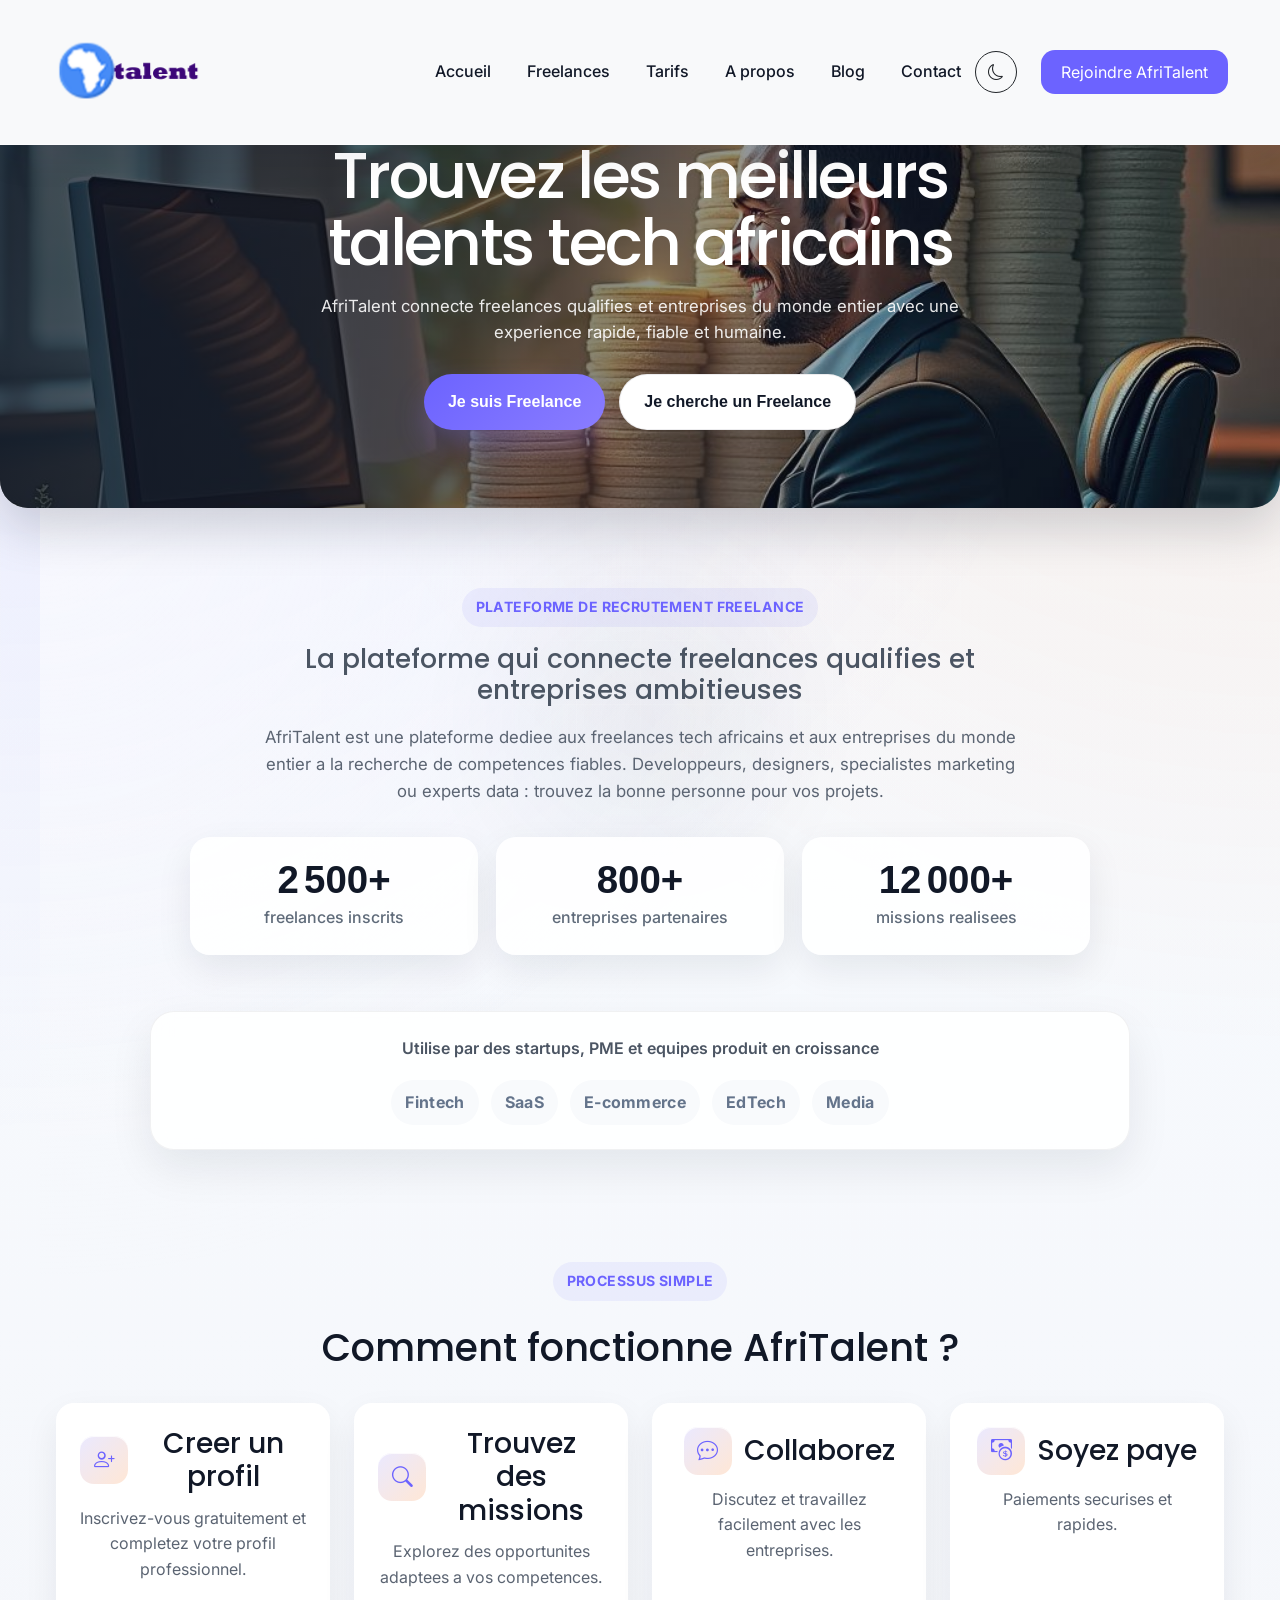
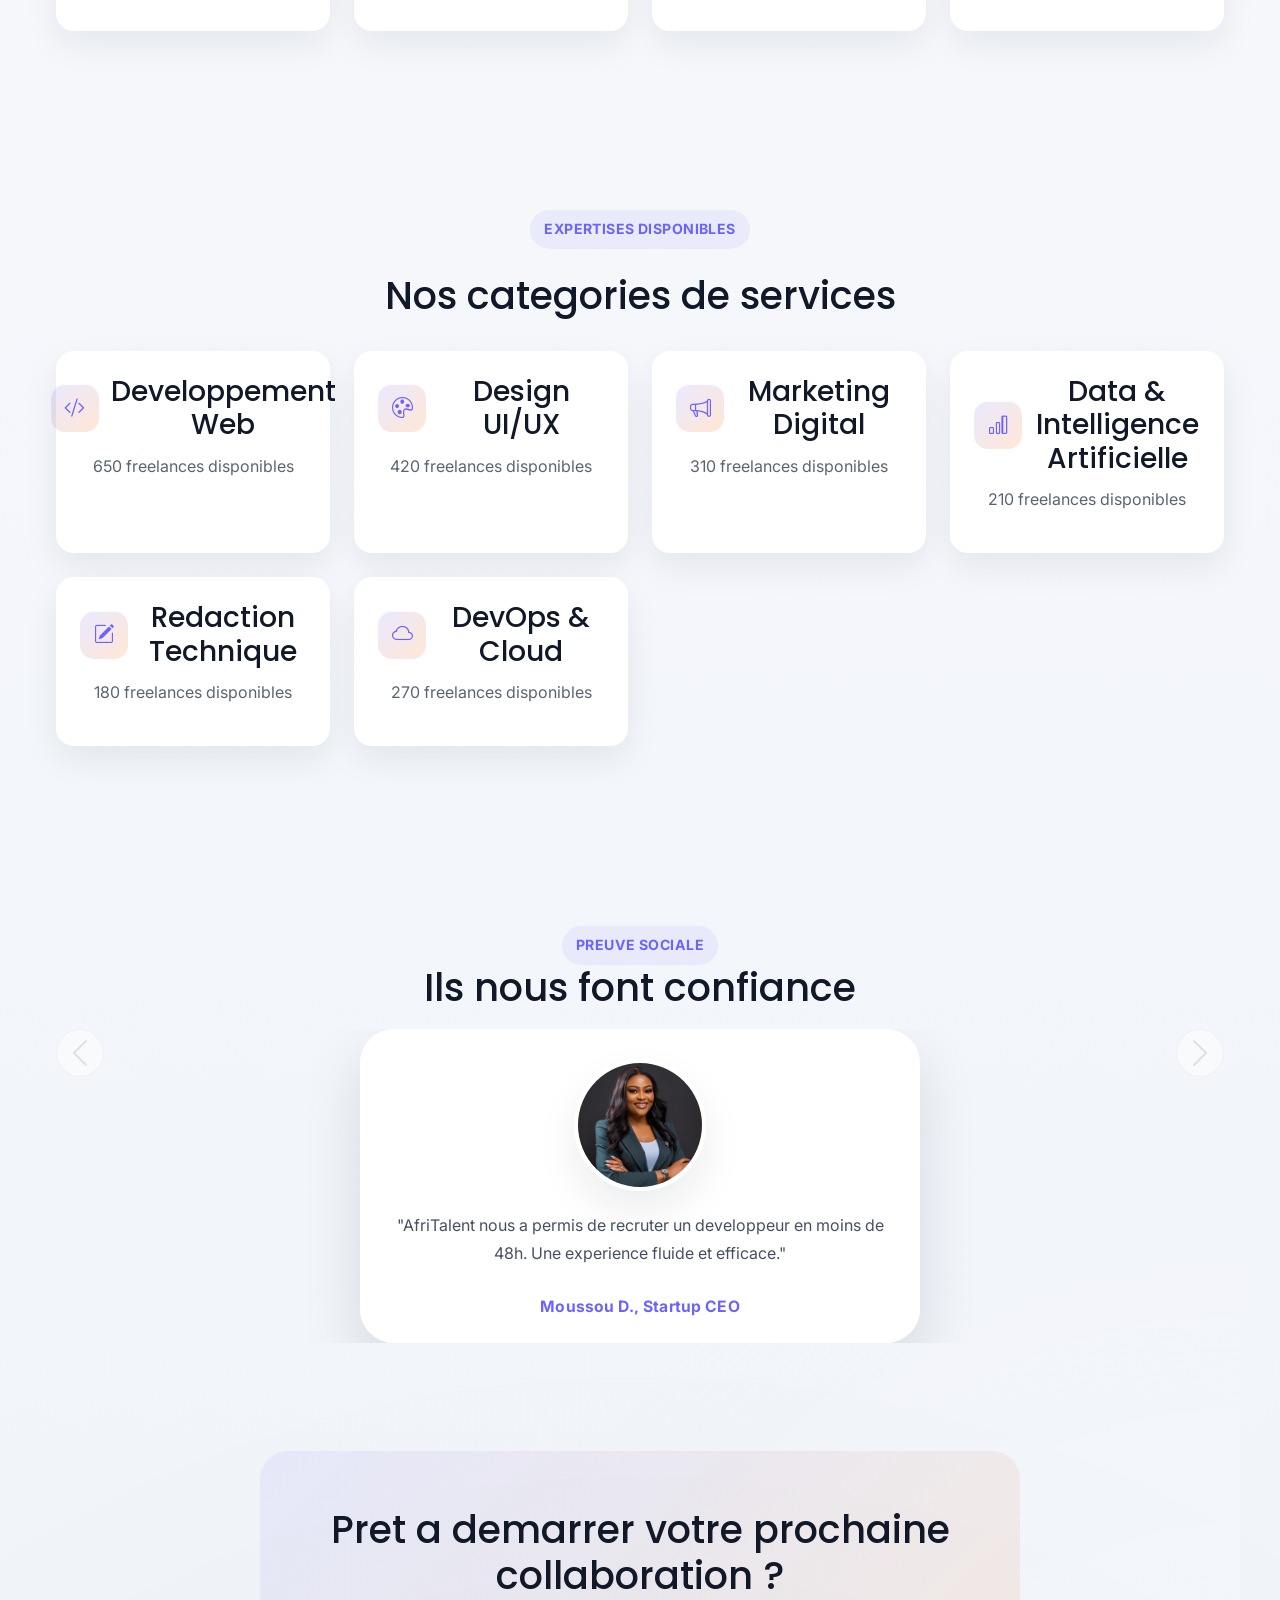
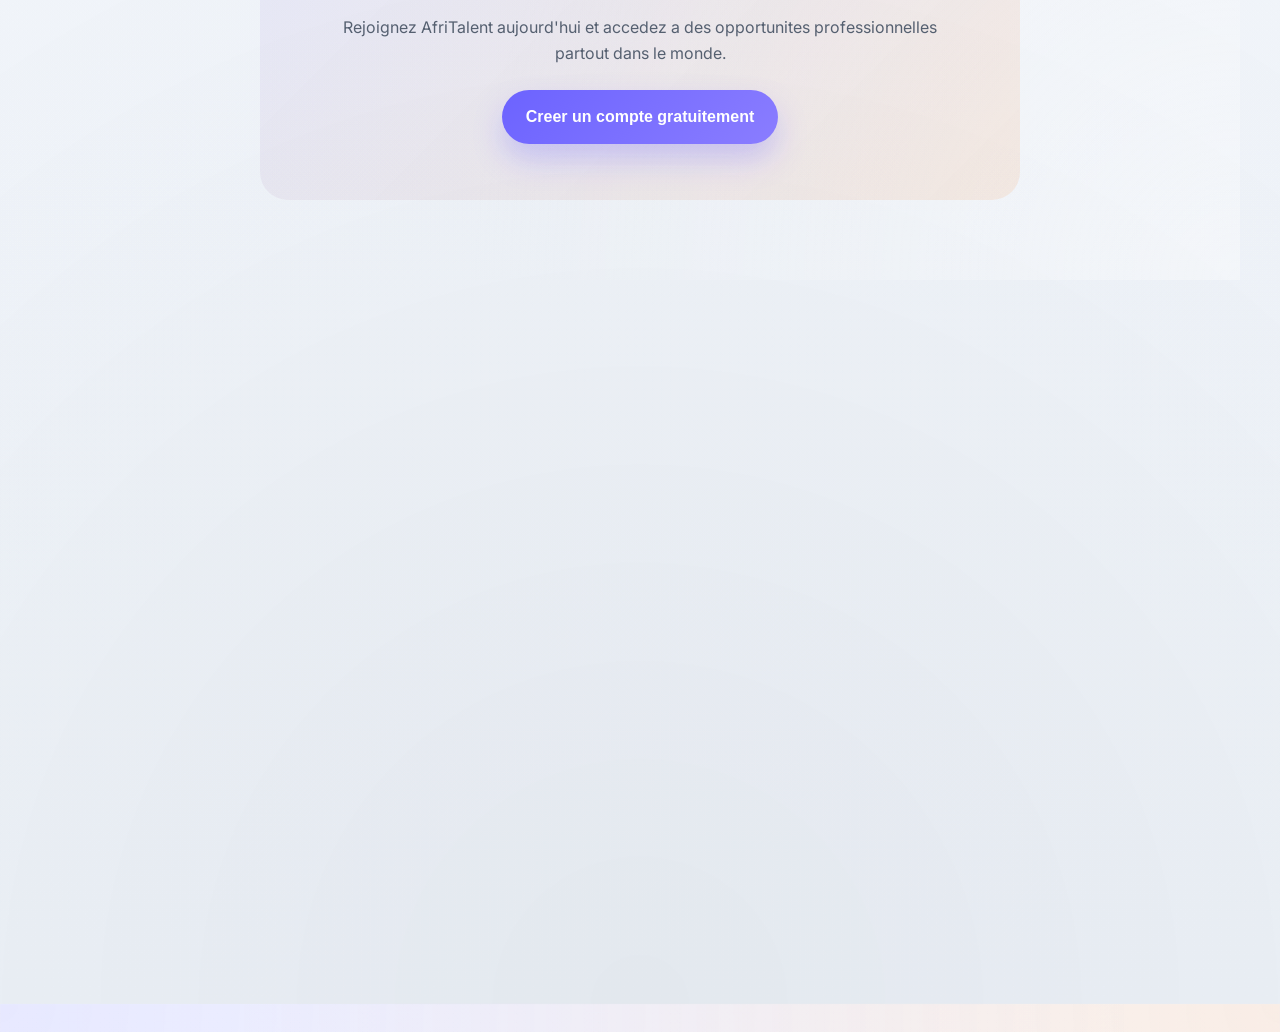
==== commit e0834d5b: "Finalisation : corrections responsive, optimisation du code et commentaires" ====
--- a/index.html
+++ b/index.html
@@ -23,7 +23,7 @@
       </a>
 
       <!-- Bouton menu visible surtout sur mobile -->
-      <button class="navbar-toggler" type="button" data-bs-toggle="collapse" data-bs-target="#navbarNav">
+      <button class="navbar-toggler" type="button" data-bs-toggle="collapse" data-bs-target="#navbarNav" aria-label="Ouvrir le menu de navigation">
         <span class="navbar-toggler-icon"></span>
       </button>
 
@@ -65,8 +65,8 @@
 
         <!-- Boutons principaux du hero -->
         <div class="actions-hero">
-          <button class="bouton-hero bouton-hero-primaire">Je suis Freelance</button>
-          <button class="bouton-hero bouton-hero-secondaire">Je cherche un Freelance</button>
+          <button class="bouton-hero bouton-hero-primaire" type="button">Je suis Freelance</button>
+          <button class="bouton-hero bouton-hero-secondaire" type="button">Je cherche un Freelance</button>
         </div>
       </div>
     </div>
@@ -160,7 +160,7 @@
     </article>
 
     <article>
-      <h3><i class="bi bi-bar-chart"></i>Data & Intelligence Artificielle</h3>
+      <h3><i class="bi bi-bar-chart"></i>Data &amp; Intelligence Artificielle</h3>
       <p>210 freelances disponibles</p>
     </article>
 
@@ -170,7 +170,7 @@
     </article>
 
     <article>
-      <h3><i class="bi bi-cloud"></i>DevOps & Cloud</h3>
+      <h3><i class="bi bi-cloud"></i>DevOps &amp; Cloud</h3>
       <p>270 freelances disponibles</p>
     </article>
   </section>
@@ -246,7 +246,7 @@
       Rejoignez AfriTalent aujourd'hui et accedez a des opportunites professionnelles
       partout dans le monde.
     </p>
-    <button class="bouton-hero bouton-hero-primaire">Creer un compte gratuitement</button>
+    <button class="bouton-hero bouton-hero-primaire" type="button">Creer un compte gratuitement</button>
   </section>
 </main>
 
--- a/css/style.css
+++ b/css/style.css
@@ -188,6 +188,7 @@
  padding: 0;
 }
 
+/* Bouton flottant affiche au scroll pour revenir rapidement en haut. */
 .back-to-top{
  position: fixed;
  right: 22px;
@@ -672,6 +673,11 @@
  box-shadow: 0 16px 34px rgba(17, 24, 39, 0.1);
 }
 
+/* Classe appliquee par le JS pour masquer les freelances hors categorie. */
+.freelance-listing .is-filtered-out{
+ display: none;
+}
+
 .filter-section{
  margin-bottom: 16px;
 }
@@ -830,6 +836,49 @@
  padding: 14px 16px;
  outline: none;
  background: #fbfcfe;
+}
+
+.contact-form input.is-invalid,
+.contact-form select.is-invalid,
+.contact-form textarea.is-invalid{
+ border-color: #dc2626;
+ box-shadow: 0 0 0 4px rgba(220, 38, 38, 0.08);
+}
+
+/* Etats de validation ajoutes dynamiquement par le JS du formulaire contact. */
+.contact-form input.is-valid,
+.contact-form select.is-valid,
+.contact-form textarea.is-valid{
+ border-color: #16a34a;
+ box-shadow: 0 0 0 4px rgba(22, 163, 74, 0.08);
+}
+
+/* Message d'erreur injecte sous chaque champ invalide. */
+.field-message{
+ display: none;
+ margin: -6px 0 6px;
+ color: #dc2626;
+ font-size: 0.9rem;
+ font-weight: 600;
+}
+
+.field-message.is-visible{
+ display: block;
+}
+
+/* Message affiche apres une soumission valide du formulaire. */
+.form-success{
+ display: none;
+ margin: 4px 0 0;
+ padding: 14px 16px;
+ border-radius: 16px;
+ background: rgba(22, 163, 74, 0.12);
+ color: #15803d;
+ font-weight: 700;
+}
+
+.form-success.is-visible{
+ display: block;
 }
 
 .contact-form textarea{
@@ -1336,6 +1385,7 @@
  background: var(--secondary);
 }
 
+/* Theme sombre persistant active par body.theme-dark. */
 body.theme-dark{
  color: #e5e7eb;
  background:
@@ -1495,6 +1545,15 @@
  color: #9ca3af !important;
 }
 
+body.theme-dark .field-message{
+ color: #fca5a5;
+}
+
+body.theme-dark .form-success{
+ background: rgba(34, 197, 94, 0.16);
+ color: #bbf7d0;
+}
+
 body.theme-dark .carousel-control-prev,
 body.theme-dark .carousel-control-next{
  background: rgba(31, 41, 55, 0.96) !important;
@@ -1596,6 +1655,19 @@
  color: rgba(255, 255, 255, 0.18);
 }
 
+/* Animation fade-in declenchee avec IntersectionObserver. */
+[data-reveal]{
+ opacity: 0;
+ transform: translateY(28px);
+ transition: opacity 0.75s ease, transform 0.75s ease;
+ will-change: opacity, transform;
+}
+
+[data-reveal].is-visible{
+ opacity: 1;
+ transform: translateY(0);
+}
+
 
 
 @keyframes heroReveal{
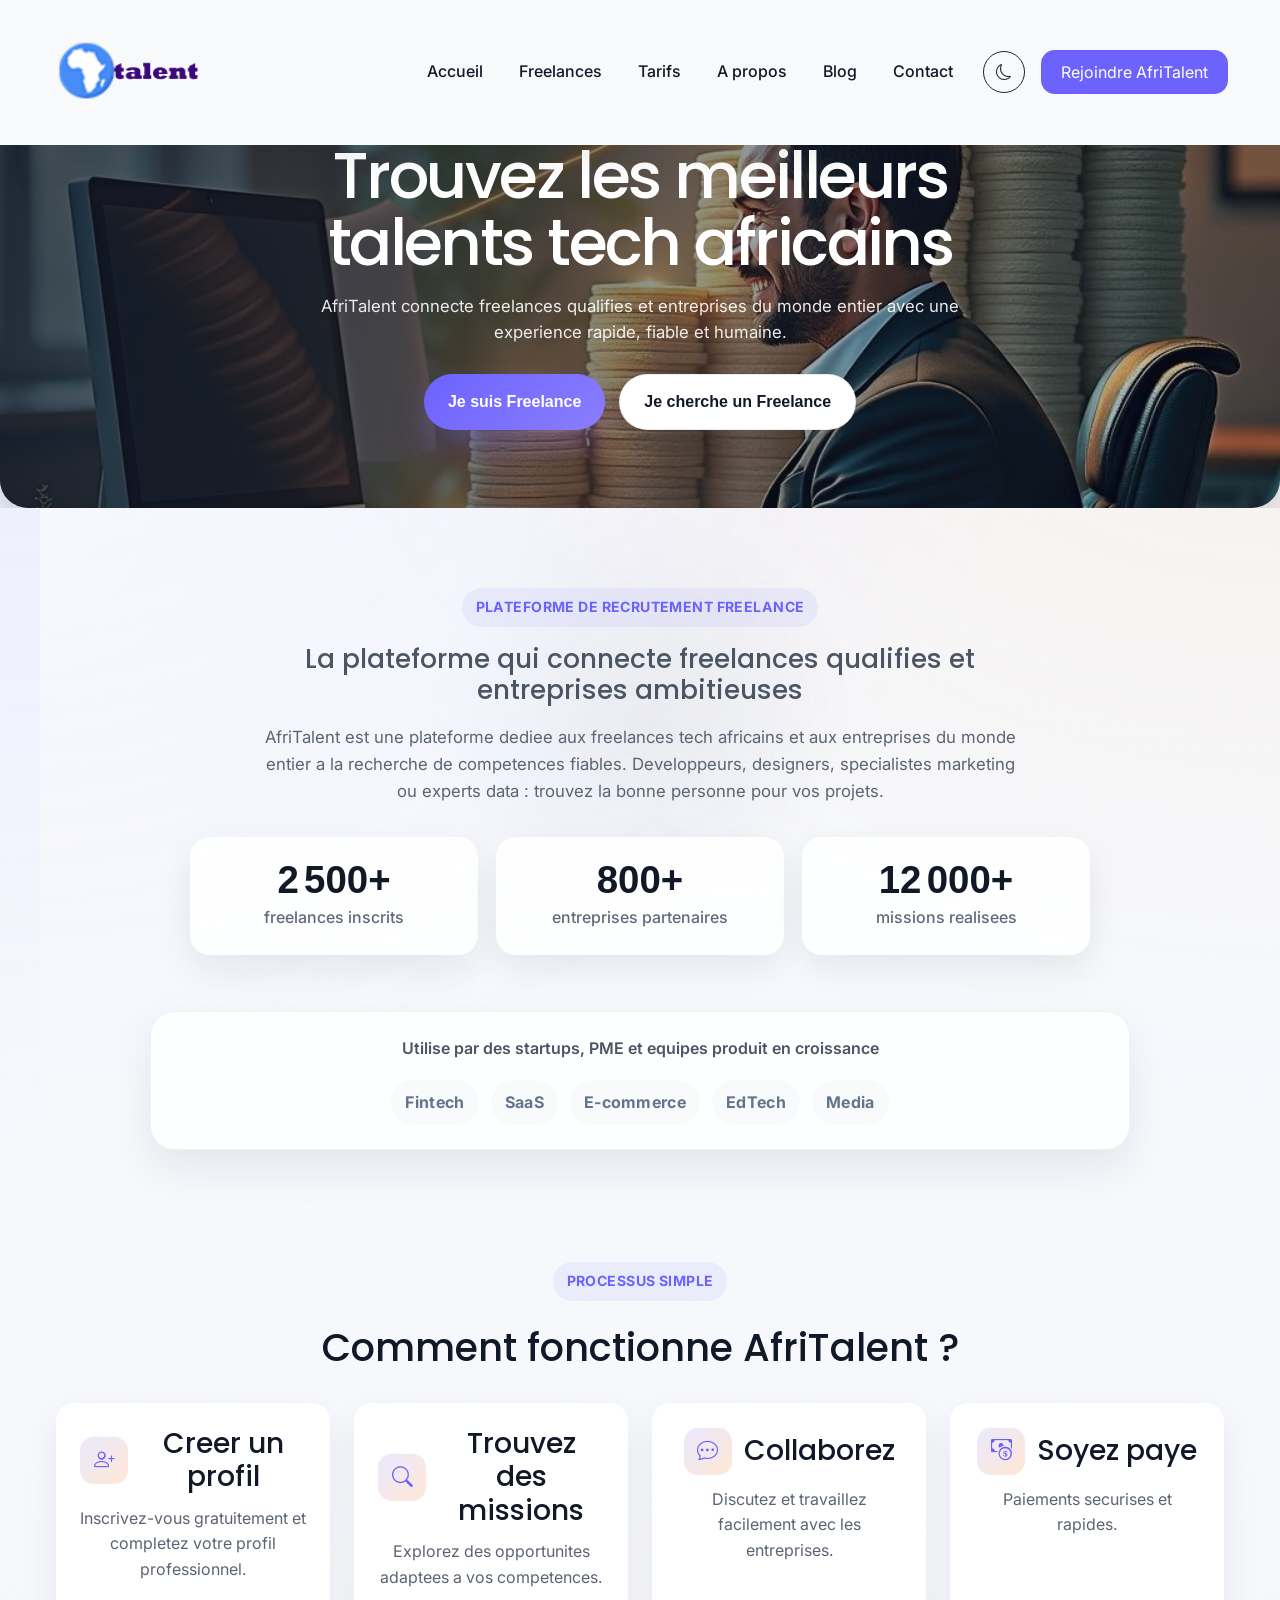
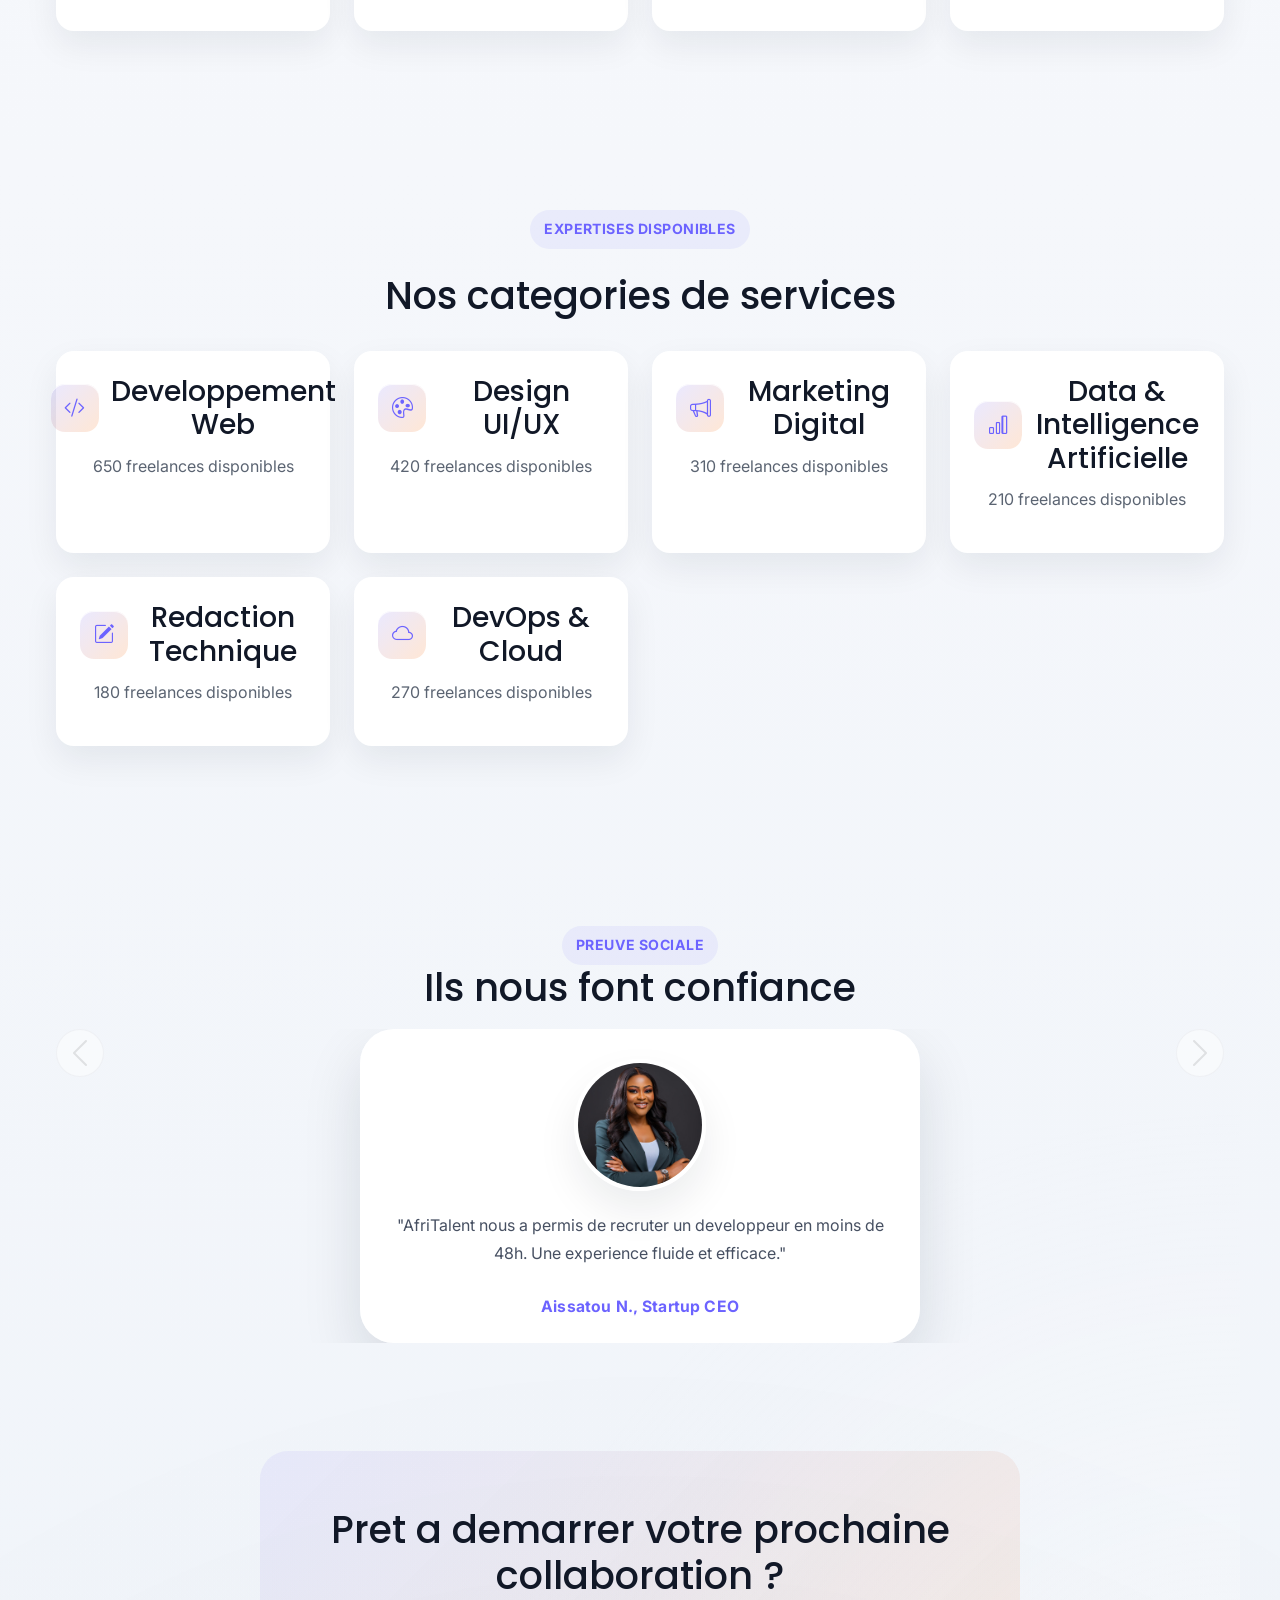
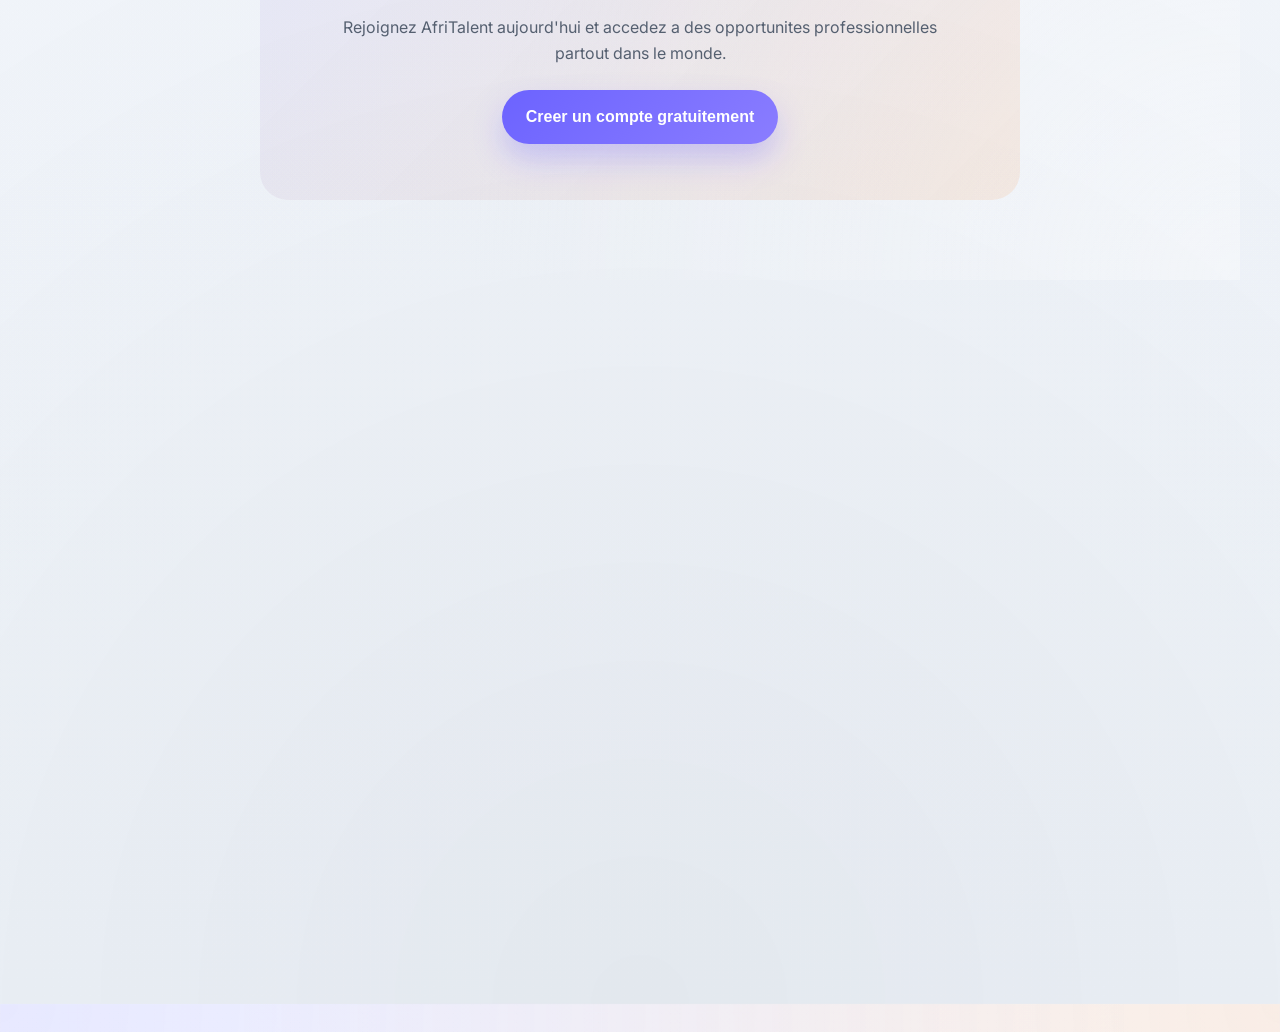
==== commit 7fe03af9: ": Déploiement : GitHub Pages activé, README finalisé et présentation PowerPoint" ====
--- a/index.html
+++ b/index.html
@@ -15,7 +15,7 @@
 <body>
  <!-- En-tete principal avec navigation et hero visuel -->
  <header class="entete-hero">
-  <nav class="navbar navbar-expand-lg bg-body-tertiary">
+  <nav class="navbar navbar-expand-lg navbar-light bg-body-tertiary">
     <div class="container">
       <!-- Logo cliquable qui redirige vers la page d'accueil -->
       <a class="navbar-brand" href="index.html">
@@ -37,7 +37,7 @@
           <li class="nav-item"><a class="nav-link" href="blog.html">Blog</a></li>
           <li class="nav-item"><a class="nav-link" href="contact.html">Contact</a></li>
         </ul>
-   <div class="d-flex align-items-center gap-4">
+   <div class="d-flex align-items-center gap-3 ms-lg-3 mt-3 mt-lg-0">
       <!-- Bouton Dark Mode -->
       <button id="themeToggle" class="btn btn-outline-dark theme-toggle" type="button" aria-label="Activer le mode sombre" title="Mode sombre">
         <i class="bi bi-moon"></i>
@@ -196,7 +196,7 @@
                 "AfriTalent nous a permis de recruter un developpeur en moins de 48h.
                 Une experience fluide et efficace."
               </p>
-              <footer>Moussou D., Startup CEO</footer>
+              <footer>Aissatou N., Startup CEO</footer>
             </div>
           </blockquote>
         </div>
--- a/css/style.css
+++ b/css/style.css
@@ -1,5 +1,5 @@
 @import url('https://fonts.googleapis.com/css2?family=Poppins:wght@300;500;700&family=Inter:wght@300;400;500&display=swap');
-
+/* les comments dans le css sont en français pour expliquer les choix de design et les fonctionnalités implémentées, facilitant ainsi la maintenance et les futures modifications du code. */
 :root{
  --primary: #6C63FF;
  --secondary: #FF7A18;
@@ -98,7 +98,7 @@
  left: 0;
  right: 0;
  width: 100%;
- z-index: 2;
+ z-index: 1030;
  backdrop-filter: blur(16px);
  border-bottom: 1px solid rgba(255, 255, 255, 0.45);
  box-shadow: 0 14px 34px rgba(17, 24, 39, 0.07);
@@ -172,6 +172,11 @@
  padding: 8px 10px;
  background: rgba(255, 255, 255, 0.9);
  box-shadow: 0 10px 24px rgba(17, 24, 39, 0.08);
+}
+
+.navbar-toggler-icon{
+ width: 1.35em;
+ height: 1.35em;
 }
 
 .navbar-toggler:focus{
@@ -209,18 +214,18 @@
  transition: opacity var(--transition), visibility var(--transition), transform var(--transition), background var(--transition);
  z-index: 10;
 }
-
+/* La classe "is-visible" est ajoutée dynamiquement par le JavaScript lorsque l'utilisateur fait défiler la page vers le bas, rendant le bouton visible et interactif. */
 .back-to-top.is-visible{
  opacity: 1;
  visibility: visible;
  transform: translateY(0);
 }
-
+/* Un léger effet de levée et un changement de couleur au survol pour indiquer que le bouton est cliquable, améliorant ainsi l'expérience utilisateur. */
 .back-to-top:hover{
  background: var(--secondary);
  transform: translateY(-3px);
 }
-
+/* Bouton primaire réutilisable pour les appels à l'action, avec un design simple et moderne qui s'intègre bien dans l'ensemble du site. */
 .btn-primary{
  background: var(--primary);
  border: none;
@@ -228,16 +233,16 @@
  border-radius: var(--radius);
  transition: var(--transition);
 }
-
+/* Un effet de survol qui change la couleur de fond pour renforcer l'interactivité du bouton, tout en restant cohérent avec la palette de couleurs du site. */
 .btn-primary:hover{
  background: var(--secondary);
 }
-
+/* Le conteneur principal de chaque page, avec un padding généreux pour espacer le contenu du haut et du bas, et une position relative pour permettre l'ajout d'effets de superposition sans affecter la mise en page globale. */
 main.container{
  padding: 48px 16px 80px;
  position: relative;
 }
-
+/* Un effet de superposition subtil appliqué au conteneur principal pour ajouter de la profondeur et de l'intérêt visuel à la page, en utilisant des dégradés radiaux pour créer des points lumineux doux qui attirent l'œil sans distraire du contenu principal. */
 main.container::before{
  content: "";
  position: absolute;
@@ -248,15 +253,16 @@
  radial-gradient(circle at bottom right, rgba(255, 255, 255, 0.35), transparent 24%);
  z-index: -1;
 }
-
+/* Les sections d'en-tête et de héros utilisent une structure similaire avec des éléments positionnés relativement pour permettre des superpositions d'images et de contenu, créant ainsi des zones visuellement attrayantes qui captent l'attention des visiteurs dès leur arrivée sur la page. */
 .entete-hero{
  position: relative;
 }
-
+/* La classe "media-hero" est utilisée pour les sections de héros qui incluent des éléments multimédias, tels que des images ou des vidéos, permettant une superposition de contenu textuel ou d'autres éléments graphiques pour créer un impact visuel fort dès l'arrivée sur la page. */
 .media-hero{
  position: relative;
-}
-
+ overflow: hidden;
+}
+/* La classe "section-hero" est conçue pour les sections d'en-tête et de héros, avec un padding généreux pour espacer le contenu du haut et du bas, un alignement centré pour mettre en valeur les titres et les textes d'accroche, et une largeur maximale pour garantir une lisibilité optimale sur les écrans plus larges. */
 .section-hero{
  padding-top: 32px;
  padding-bottom: 96px;
@@ -264,7 +270,7 @@
  max-width: 900px;
  margin: 0 auto;
 }
-
+/* La classe "etiquette-section" est utilisée pour les petites étiquettes ou badges qui accompagnent les titres de section, avec un design arrondi et une palette de couleurs cohérente avec le thème du site, ajoutant une touche de style tout en aidant à organiser visuellement le contenu. */
 .etiquette-section{
  display: inline-flex;
  align-items: center;
@@ -279,7 +285,7 @@
  text-transform: uppercase;
  margin-bottom: 16px;
 }
-
+/* Les titres de section dans les sections d'en-tête et de héros sont conçus pour être grands et accrocheurs, avec une taille de police qui s'adapte à la largeur de l'écran grâce à la fonction "clamp", garantissant ainsi une lisibilité optimale sur tous les appareils. */
 .section-hero h2{
  max-width: 760px;
  margin: 0 auto 18px;
@@ -287,14 +293,14 @@
  color: #4b5563;
  font-weight: 500;
 }
-
+/* Le premier paragraphe dans les sections d'en-tête et de héros est stylisé pour être un texte d'accroche ou de description, avec une largeur maximale pour garantir une bonne lisibilité, un espacement automatique pour centrer le texte, et une couleur légèrement atténuée pour différencier le texte d'accroche du titre principal. */
 .section-hero > p:first-of-type{
  max-width: 760px;
  margin: 0 auto;
  font-size: 1.05rem;
  color: #5b6472;
 }
-
+/* La classe "actions-hero" est utilisée pour les conteneurs de boutons d'appel à l'action dans les sections d'en-tête et de héros, avec une disposition flexible qui permet aux boutons de s'adapter à différentes tailles d'écran tout en maintenant un espacement cohérent et une présentation centrée. */
 .actions-hero{
  display: flex;
  flex-wrap: wrap;
@@ -302,7 +308,7 @@
  margin: 28px 0 24px;
  justify-content: center;
 }
-
+/* Les boutons d'appel à l'action dans les sections d'en-tête et de héros sont conçus pour être visuellement attrayants et interactifs, avec des coins arrondis, une typographie en gras pour renforcer leur importance, et des transitions fluides pour les effets de survol, encourageant ainsi les visiteurs à cliquer et à interagir avec le contenu. */
 .bouton-hero{
  border: none;
  border-radius: 999px;
@@ -311,48 +317,47 @@
  font-family: var(--title-font);
  transition: transform var(--transition), box-shadow var(--transition), background var(--transition), color var(--transition);
 }
-
+/* Un effet de survol qui soulève légèrement le bouton pour indiquer qu'il est interactif, renforçant ainsi l'expérience utilisateur en fournissant un retour visuel clair lorsque les visiteurs passent la souris sur les boutons d'appel à l'action. */
 .bouton-hero:hover{
  transform: translateY(-3px);
 }
-
+/* Les éléments de contenu superposés dans les sections d'en-tête et de héros sont initialement masqués et animés pour apparaître avec un effet de révélation fluide, créant ainsi une expérience d'accueil engageante qui capte l'attention des visiteurs dès leur arrivée sur la page. */
 .contenu-hero-superpose > *{
  opacity: 0;
  transform: translateY(22px);
  animation: heroReveal 0.8s ease forwards;
 }
-
-
+/* Les délais d'animation sont échelonnés pour les éléments de contenu superposés dans les sections d'en-tête et de héros, créant un effet de cascade qui rend l'apparition du contenu plus dynamique et engageante pour les visiteurs. */
 .bouton-hero-primaire{
  background: linear-gradient(135deg, var(--primary), #8a7dff);
  color: var(--white);
  box-shadow: 0 16px 30px rgba(108, 99, 255, 0.28);
 }
-
+/* Un effet de survol plus prononcé pour les boutons d'appel à l'action primaires dans les sections d'en-tête et de héros, avec une augmentation de la taille de l'ombre portée pour renforcer l'interactivité et attirer davantage l'attention des visiteurs sur ces éléments clés. */
 .bouton-hero-primaire:hover{
  box-shadow: 0 22px 38px rgba(108, 99, 255, 0.34);
 }
-
+/* Les boutons d'appel à l'action secondaires dans les sections d'en-tête et de héros sont conçus pour offrir une alternative visuelle aux boutons primaires, avec un fond blanc et une bordure subtile qui les différencie tout en restant cohérents avec le thème général du site. */
 .bouton-hero-secondaire{
  background: var(--white);
  color: var(--dark);
  border: 1px solid rgba(17, 24, 39, 0.08);
  box-shadow: 0 12px 28px rgba(17, 24, 39, 0.08);
 }
-
+/* Un effet de survol qui change la couleur de fond pour un ton plus clair, tout en renforçant l'ombre portée pour indiquer que le bouton est interactif, offrant ainsi une expérience utilisateur améliorée et encourageant les visiteurs à cliquer sur ces éléments d'appel à l'action secondaires. */
 .bouton-hero-secondaire:hover{
  background: #fff7f0;
  color: var(--secondary);
  box-shadow: 0 18px 34px rgba(255, 122, 24, 0.16);
 }
-
+/* La classe "statistiques-hero" est utilisée pour les sections d'en-tête et de héros qui présentent des statistiques clés ou des chiffres importants, avec une disposition en grille qui permet de présenter ces informations de manière claire et organisée, tout en maintenant un espacement cohérent entre les éléments pour garantir une bonne lisibilité. */
 .statistiques-hero{
  display: grid;
  grid-template-columns: repeat(3, minmax(0, 1fr));
  gap: 18px;
  margin-top: 32px;
 }
-
+/* Les cartes de statistiques dans les sections d'en-tête et de héros sont conçues pour être visuellement attrayantes et faciles à lire, avec un fond semi-transparent qui permet au design de la page de transparaître tout en assurant une bonne lisibilité des chiffres et des descriptions, renforcée par une typographie claire et un espacement généreux. */
 .carte-stat{
  background: rgba(255, 255, 255, 0.88);
  border-radius: 20px;
@@ -360,7 +365,7 @@
  box-shadow: 0 14px 36px rgba(17, 24, 39, 0.08);
  backdrop-filter: blur(10px);
 }
-
+/* Les titres des statistiques dans les cartes de statistiques sont stylisés pour être grands et accrocheurs, avec une taille de police qui s'adapte à la largeur de l'écran grâce à la fonction "clamp", garantissant ainsi une lisibilité optimale sur tous les appareils, et une couleur sombre pour renforcer leur importance visuelle. */
 .carte-stat strong{
  display: block;
  margin-bottom: 6px;
@@ -369,12 +374,12 @@
  font-size: clamp(1.7rem, 3vw, 2.4rem);
  line-height: 1;
 }
-
+/* Les descriptions des statistiques dans les cartes de statistiques sont conçues pour être un complément informatif aux chiffres principaux, avec une couleur légèrement atténuée pour différencier le texte de description du titre principal, et une typographie en gras pour renforcer leur importance tout en assurant une bonne lisibilité. */
 .carte-stat span{
  color: #5f6b7a;
  font-weight: 500;
 }
-
+/* La classe "grille-cartes" est utilisée pour les sections qui présentent des cartes de contenu, telles que les freelances, les articles de blog ou les témoignages, avec une disposition en grille qui permet de présenter ces éléments de manière claire et organisée, tout en maintenant un espacement cohérent entre les cartes pour garantir une bonne lisibilité et une expérience utilisateur agréable. */
 .grille-cartes{
  display: grid;
  grid-template-columns: repeat(auto-fit, minmax(240px, 1fr));
@@ -419,6 +424,18 @@
  object-position: center 25%;
 }
 
+.carte-blog .blog-image-1{
+ object-position: center 28%;
+}
+
+.carte-blog .blog-image-2{
+ object-position: center 42%;
+}
+
+.carte-blog .blog-image-3{
+ object-position: center 36%;
+}
+
 /* Repositionnement spécifique des images freelance pour mieux centrer les visages */
 .carte-freelance img{
  object-position: center 30%;
@@ -508,6 +525,7 @@
  border-radius: 24px;
 }
 
+/* Image principale de la page d'accueil : hauteur fixe, recadrage propre et coins arrondis pour donner un vrai effet hero. */
 .image-hero{
  height: 420px;
  object-fit: cover;
@@ -516,6 +534,7 @@
  box-shadow: 0 20px 50px rgba(17, 24, 39, 0.18);
 }
 
+/* Calque sombre au-dessus de l'image hero afin de garder le texte lisible quelle que soit la photo. */
 .superposition-hero{
  position: absolute;
  inset: 0;
@@ -529,12 +548,14 @@
  border-bottom-right-radius: 28px;
 }
 
+/* Contenu texte centre dans le hero image, limite en largeur pour rester confortable a lire. */
 .contenu-hero-superpose{
  width: min(100%, 760px);
  text-align: center;
  color: var(--white);
 }
 
+/* Petit badge place au-dessus du titre hero pour introduire la promesse principale. */
 .accroche-hero{
  display: inline-block;
  margin-bottom: 18px;
@@ -548,6 +569,7 @@
  backdrop-filter: blur(6px);
 }
 
+/* Titre principal du hero : taille responsive et contraste fort pour capter l'attention. */
 .contenu-hero-superpose h1{
  color: var(--white);
  font-size: clamp(2.3rem, 5vw, 4.35rem);
@@ -556,6 +578,7 @@
  margin-bottom: 16px;
 }
 
+/* Texte descriptif du hero, volontairement plus etroit pour eviter les lignes trop longues. */
 .contenu-hero-superpose p{
  max-width: 640px;
  margin: 0 auto;
@@ -563,6 +586,7 @@
  font-size: 1.05rem;
 }
 
+/* Hero utilise sur les pages internes, avec fond degrade plus leger que le hero image de l'accueil. */
 .hero-interne{
  padding: 64px 0 72px;
  background:
@@ -572,6 +596,7 @@
  backdrop-filter: blur(10px);
 }
 
+/* Conteneur des titres de pages internes, centre et limite en largeur pour garder une hierarchie claire. */
 .contenu-hero-interne{
  max-width: 780px;
  margin: 0 auto;
@@ -591,21 +616,25 @@
  font-size: 1.05rem;
 }
 
+/* Section d'introduction du catalogue freelances, rapprochee du hero pour connecter les chiffres au contenu. */
 .directory-intro{
  padding-top: 0;
 }
 
+/* Sections du catalogue freelances alignees au centre pour donner une lecture simple et guidee. */
 .search-panel,
 .filter-section,
 .freelance-listing{
  text-align: center;
 }
 
+/* Bloc de recherche limite en largeur pour eviter un champ trop etire sur grand ecran. */
 .search-panel{
  max-width: 980px;
  margin: 0 auto 20px;
 }
 
+/* Barre de recherche composee d'un champ et de boutons d'outils, avec effet glassmorphism coherent avec le site. */
 .search-bar{
  display: flex;
  align-items: center;
@@ -619,6 +648,7 @@
  backdrop-filter: blur(12px);
 }
 
+/* Zone interne du champ de recherche : icone et input restent parfaitement alignes. */
 .search-field{
  flex: 1;
  display: flex;
@@ -627,11 +657,13 @@
  padding: 0 6px;
 }
 
+/* Icone de recherche coloree avec la couleur principale pour guider l'utilisateur. */
 .search-field i{
  color: var(--primary);
  font-size: 1.1rem;
 }
 
+/* Input de recherche sans bordure propre, car le conteneur parent porte deja la surface visuelle. */
 .search-field input{
  width: 100%;
  border: none;
@@ -641,6 +673,7 @@
  font-size: 1rem;
 }
 
+/* Groupes de boutons de recherche et de filtres, adaptables sur plusieurs lignes en mobile. */
 .search-tools,
 .filter-chips{
  display: flex;
@@ -649,6 +682,7 @@
  justify-content: center;
 }
 
+/* Bouton de filtre reutilisable : forme pill, ombre douce et transition pour signaler l'interactivite. */
 .filter-chip{
  border: 1px solid rgba(17, 24, 39, 0.08);
  border-radius: 999px;
@@ -661,10 +695,12 @@
  backdrop-filter: blur(10px);
 }
 
+/* Espacement entre l'icone et le texte dans les boutons de filtre. */
 .filter-chip i{
  margin-right: 8px;
 }
 
+/* Etat actif ou survole d'un filtre : couleur de marque et leger mouvement vertical. */
 .filter-chip:hover,
 .filter-chip.active{
  transform: translateY(-2px);
@@ -695,6 +731,7 @@
  text-align: center;
 }
 
+/* Sections de presentation, equipe et valeurs centrees pour garder une composition institutionnelle propre. */
 .about-story,
 .about-team,
 .values-section,
@@ -702,15 +739,18 @@
  text-align: center;
 }
 
+/* Texte de presentation limite en largeur pour ameliorer la lisibilite de la page A propos. */
 .about-story{
  max-width: 980px;
  margin: 0 auto;
 }
 
+/* Petit espace avant la grille de valeurs afin de respirer apres le titre de section. */
 .values-grid{
  margin-top: 16px;
 }
 
+/* Conteneur de la page blog, centre et limite pour aligner les articles avec le reste du site. */
 .blog-section{
  text-align: center;
  max-width: 980px;
@@ -718,15 +758,18 @@
 }
 
 
+/* Section tarifs : largeur controlee pour garder les offres comparables et faciles a scanner. */
 .pricing-section{
  text-align: center;
  max-width: 980px;
  margin: 0 auto;
 }
+/* Section contact centree, avec un layout interne qui se charge de l'alignement gauche du formulaire. */
 .contact-section{
  text-align: center;
 }
 
+/* Surfaces principales des cartes d'information, tarifs et formulaire : fond clair, rayon fort et ombre douce. */
 .info-card,
 .pricing-card,
 .contact-form,
@@ -738,19 +781,23 @@
  backdrop-filter: blur(10px);
 }
 
+/* Espacement standard sous les titres des cartes d'information et de tarifs. */
 .info-card h3,
 .pricing-card h3{
  margin-bottom: 12px;
 }
 
+/* Les cartes de prix gardent la meme hauteur dans la grille Bootstrap. */
 .pricing-grid{
  align-items: stretch;
 }
 
+/* Carte tarifaire centree pour presenter badge, prix, avantages et bouton dans une lecture verticale. */
 .pricing-card{
  text-align: center;
 }
 
+/* Badge iconographique de chaque offre tarifaire, utile pour distinguer rapidement les plans. */
 .pricing-badge{
  width: 64px;
  height: 64px;
@@ -764,6 +811,7 @@
  font-size: 1.5rem;
 }
 
+/* Prix mis en avant avec la police de titre pour renforcer la hierarchie visuelle. */
 .pricing-price{
  margin-bottom: 18px;
  color: var(--dark);
@@ -772,6 +820,7 @@
  font-weight: 700;
 }
 
+/* Liste des avantages d'une offre : suppression des puces natives et espacement regulier. */
 .pricing-card ul{
  list-style: none;
  padding: 0;
@@ -780,16 +829,19 @@
  gap: 12px;
 }
 
+/* Icones des avantages tarifaires colorees avec la couleur secondaire. */
 .pricing-card li i{
  margin-right: 10px;
  color: var(--secondary);
 }
 
+/* Offre mise en avant avec une bordure coloree et une ombre plus presente. */
 .pricing-card-featured{
  border: 1px solid rgba(108, 99, 255, 0.18);
  box-shadow: 0 24px 52px rgba(108, 99, 255, 0.12);
 }
 
+/* Grille de contact : informations a gauche, formulaire a droite sur desktop. */
 .contact-layout{
  display: grid;
  grid-template-columns: 0.95fr 1.05fr;
@@ -797,38 +849,46 @@
  align-items: start;
 }
 
+/* Bloc d'information contact aligne a gauche pour une lecture plus naturelle. */
 .contact-info{
  text-align: left;
 }
 
+/* Liste compacte des points de contact : email, telephone, localisation. */
 .contact-points{
  display: grid;
  gap: 14px;
  margin-top: 24px;
 }
 
+/* Suppression des marges par defaut pour garder une liste de contact reguliere. */
 .contact-points p{
  margin: 0;
 }
 
+/* Icones des coordonnees colorees pour faciliter le scan visuel. */
 .contact-points i{
  color: var(--primary);
  margin-right: 10px;
 }
 
+/* Formulaire en grille verticale afin de garder labels, champs et messages d'erreur bien alignes. */
 .contact-form{
  display: grid;
  gap: 12px;
  text-align: left;
 }
 
+/* Labels de formulaire renforces pour bien associer chaque champ a son intitule. */
 .contact-form label{
  font-weight: 600;
  color: var(--dark);
 }
 
+/* Style commun des champs de formulaire : surface douce et bordure discrete. */
 .contact-form input,
 .contact-form select,
+/* Zone de message plus haute que les autres champs pour encourager une demande detaillee. */
 .contact-form textarea{
  width: 100%;
  border: 1px solid rgba(17, 24, 39, 0.1);
@@ -838,6 +898,7 @@
  background: #fbfcfe;
 }
 
+/* Etat invalide affiche par le JavaScript lorsqu'un champ ne respecte pas les regles. */
 .contact-form input.is-invalid,
 .contact-form select.is-invalid,
 .contact-form textarea.is-invalid{
@@ -886,11 +947,13 @@
  resize: vertical;
 }
 
+/* Ancien bouton de formulaire conserve pour compatibilite avec les classes existantes. */
 .contact-form .hero-btn{
  width: auto;
  justify-self: start;
 }
 
+/* Bandeau de confiance place sous le hero, avec logos textuels et surface translucide. */
 .bandeau-confiance{
  display: grid;
  gap: 18px;
@@ -905,11 +968,13 @@
  text-align: center;
 }
 
+/* Texte d'introduction du bandeau de confiance. */
 .bandeau-confiance > span{
  color: #4b5563;
  font-weight: 600;
 }
 
+/* Liste des marques/organisations en flex pour passer proprement sur plusieurs lignes. */
 .logos-confiance{
  display: flex;
  flex-wrap: wrap;
@@ -917,6 +982,7 @@
  gap: 12px;
 }
 
+/* Pastilles de logos textuels, legeres et faciles a scanner. */
 .logos-confiance span{
  padding: 10px 14px;
  border-radius: 999px;
@@ -926,6 +992,7 @@
  letter-spacing: 0.02em;
 }
 
+/* Sections principales de la page d'accueil, toutes centrees pour une lecture guidee. */
 .how-it-works,
 .categories,
 .section-temoignages,
@@ -945,6 +1012,7 @@
  margin-bottom: 28px;
 }
 
+/* Cartes de processus et categories : surface simple avec hover pour indiquer l'interaction. */
 .how-it-works article,
 .categories article{
  background: var(--white);
@@ -960,6 +1028,7 @@
  box-shadow: 0 20px 45px rgba(17, 24, 39, 0.12);
 }
 
+/* Titres des cartes avec icone integree et alignement central. */
 .how-it-works h3,
 .categories h3{
  display: flex;
@@ -969,6 +1038,7 @@
  margin-bottom: 12px;
 }
 
+/* Icones des cartes d'accueil, dans un carre arrondi colore pour creer un repere visuel. */
 .how-it-works i,
 .categories i{
  width: 48px;
@@ -1433,6 +1503,10 @@
 
 body.theme-dark .navbar-toggler-icon{
  filter: invert(1);
+}
+
+body.theme-dark .navbar-collapse{
+ background: rgba(15, 23, 42, 0.97);
 }
 
 body.theme-dark section,
@@ -1693,6 +1767,10 @@
 }
 
 @media (max-width: 768px){
+ body{
+ padding-top: 78px;
+}
+
  section{
  padding: 56px 0;
 }
@@ -1706,22 +1784,45 @@
  object-position: center;
 }
 
+ .carte-blog img{
+ height: 220px;
+ object-position: center 35%;
+}
+
+ .carte-blog .blog-image-1{
+ object-position: center 30%;
+}
+
+ .carte-blog .blog-image-2{
+ object-position: center 48%;
+}
+
+ .carte-blog .blog-image-3{
+ object-position: center 42%;
+}
+
  .carte-freelance .corps-carte,
  .carte-temoignage .corps-carte,
  .carte-blog .corps-carte{
  padding: 14px;
 }
 
+ .media-hero{
+ min-height: 520px;
+}
+
  .image-hero{
- height: 280px;
+ height: 520px;
  border-bottom-left-radius: 20px;
  border-bottom-right-radius: 20px;
 }
 
  .superposition-hero{
+ min-height: 520px;
+ align-items: center;
  border-bottom-left-radius: 20px;
  border-bottom-right-radius: 20px;
- padding: 24px 16px;
+ padding: 40px 16px;
 }
 
  .accroche-hero{
@@ -1734,6 +1835,30 @@
 
  .contenu-hero-superpose p{
  font-size: 0.96rem;
+}
+
+ .hero-interne{
+ min-height: 340px;
+ display: flex;
+ align-items: center;
+ padding: 56px 0;
+}
+
+ .contenu-hero-interne{
+ padding: 0 10px;
+}
+
+ .contenu-hero-interne h1{
+ font-size: clamp(1.75rem, 8vw, 2.55rem);
+ line-height: 1.15;
+ letter-spacing: 0;
+ margin-bottom: 12px;
+}
+
+ .contenu-hero-interne p{
+ display: block;
+ font-size: 0.96rem;
+ line-height: 1.65;
 }
 
  .actions-hero{
@@ -1782,6 +1907,38 @@
 
  .navbar{
  padding: 12px 0;
+}
+
+ .navbar > .container{
+ gap: 10px;
+}
+
+ .navbar-collapse{
+ flex-basis: 100%;
+ order: 3;
+ margin-top: 10px;
+ padding: 12px;
+ max-height: calc(100vh - 92px);
+ overflow-y: auto;
+ border-radius: 18px;
+ background: rgba(255, 255, 255, 0.96);
+ box-shadow: 0 18px 40px rgba(17, 24, 39, 0.12);
+}
+
+ .navbar-nav{
+ width: 100%;
+}
+
+ .navbar-collapse > .d-flex{
+ width: 100%;
+ justify-content: flex-start;
+ gap: 12px !important;
+ margin-top: 8px;
+}
+
+ .navbar .btn-cta{
+ max-width: none;
+ white-space: normal;
 }
 
  .nav-link{
